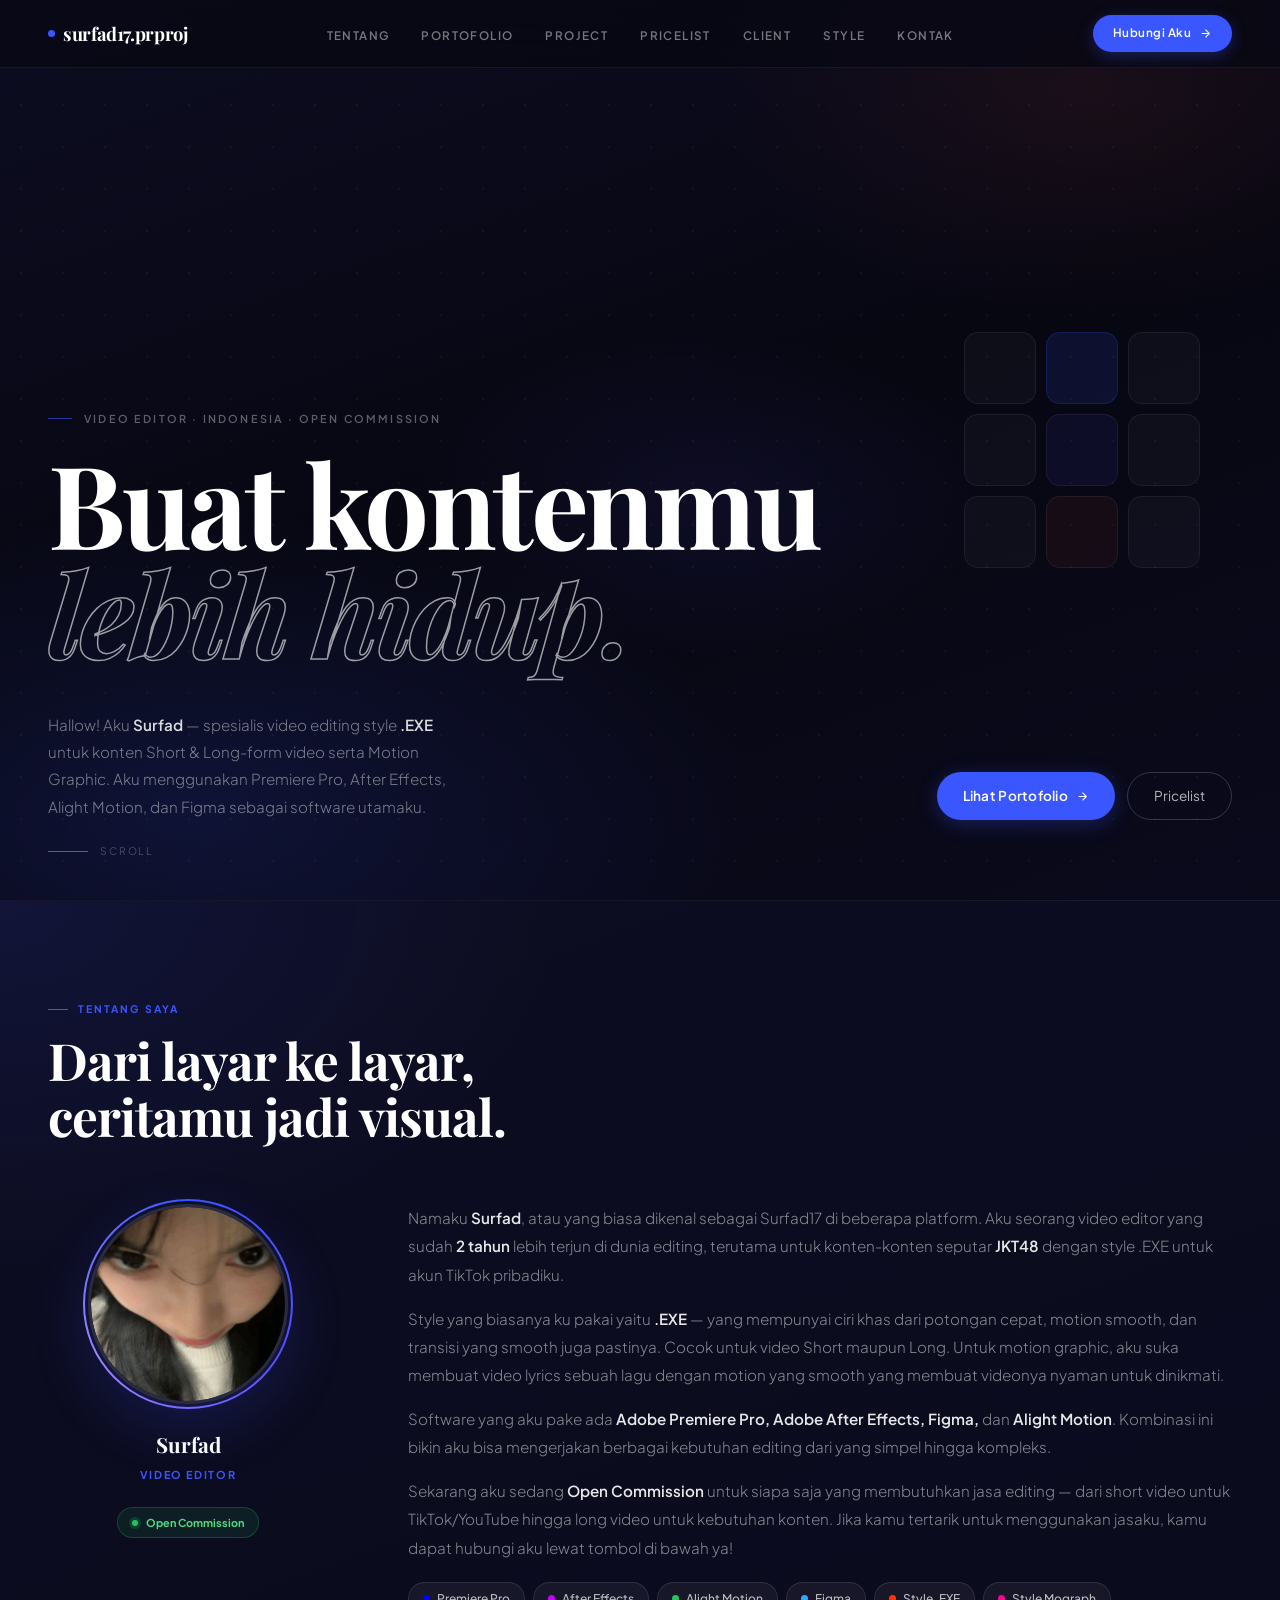
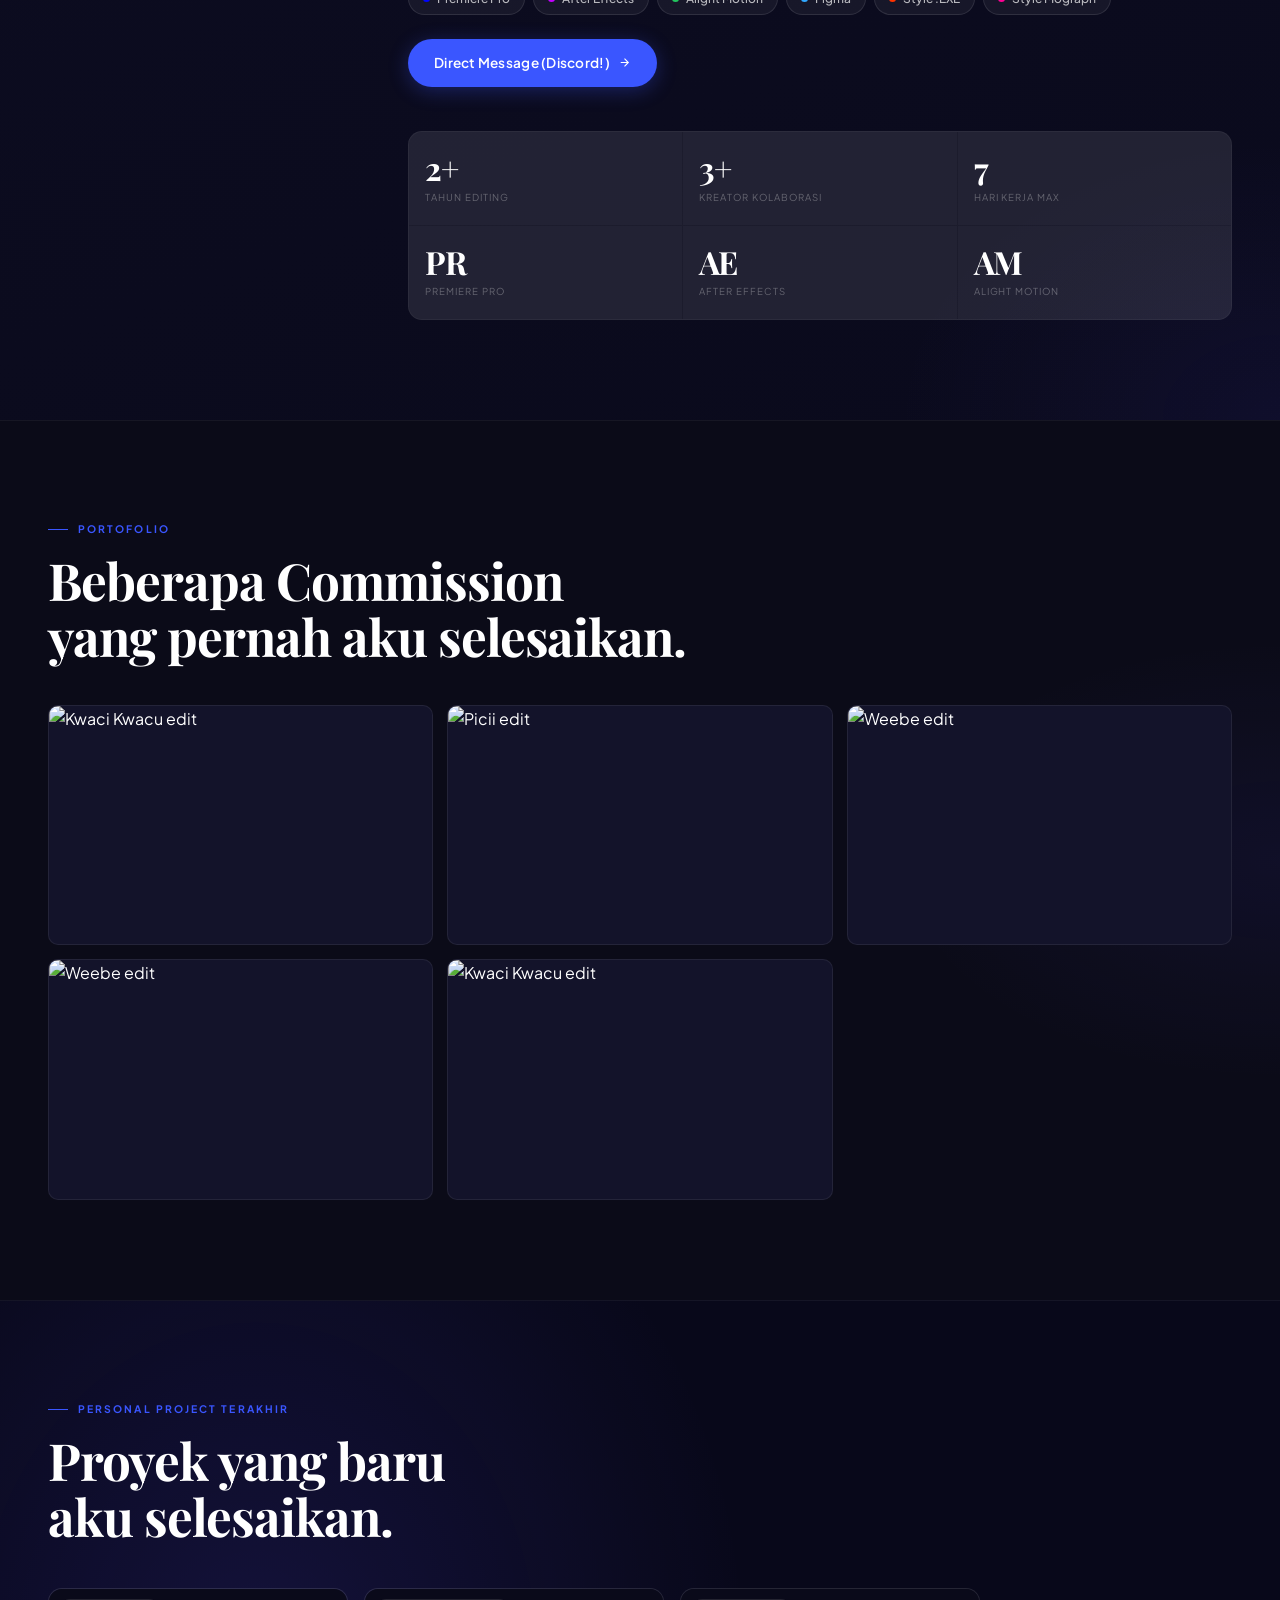
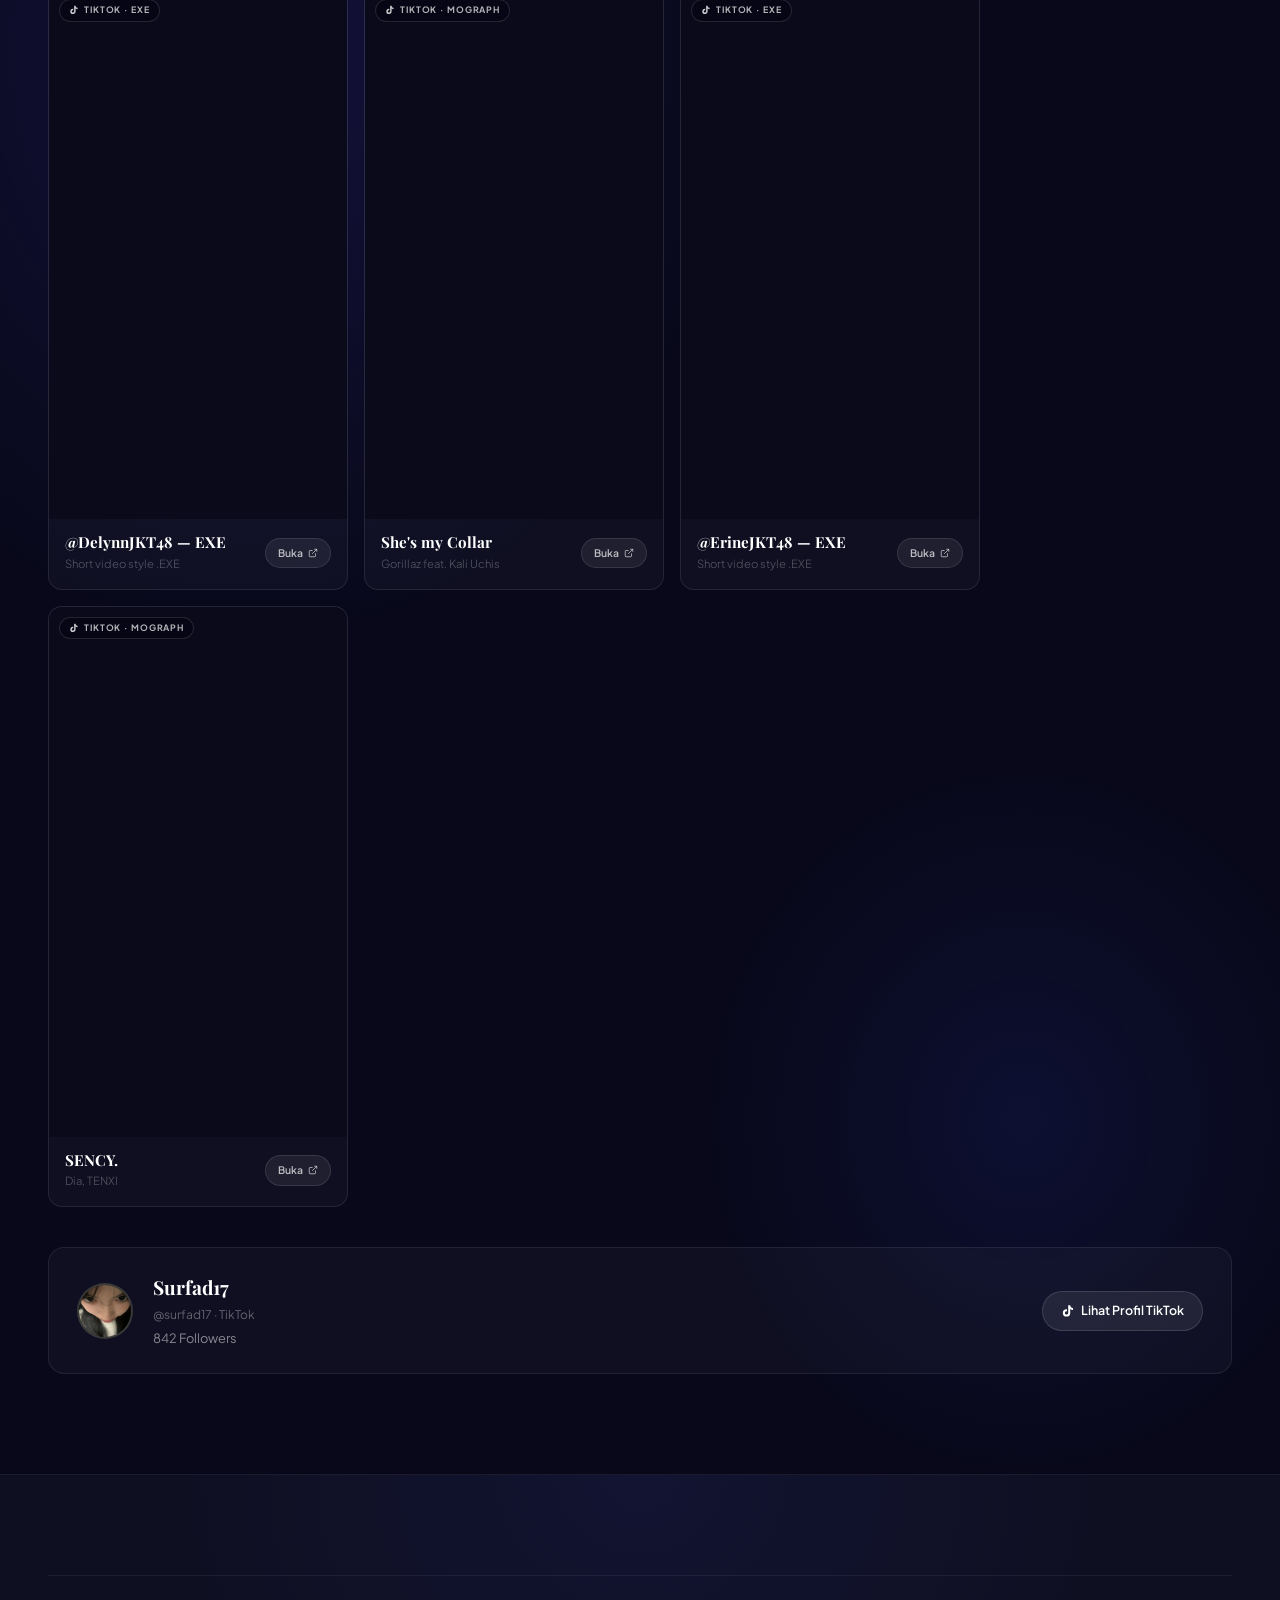
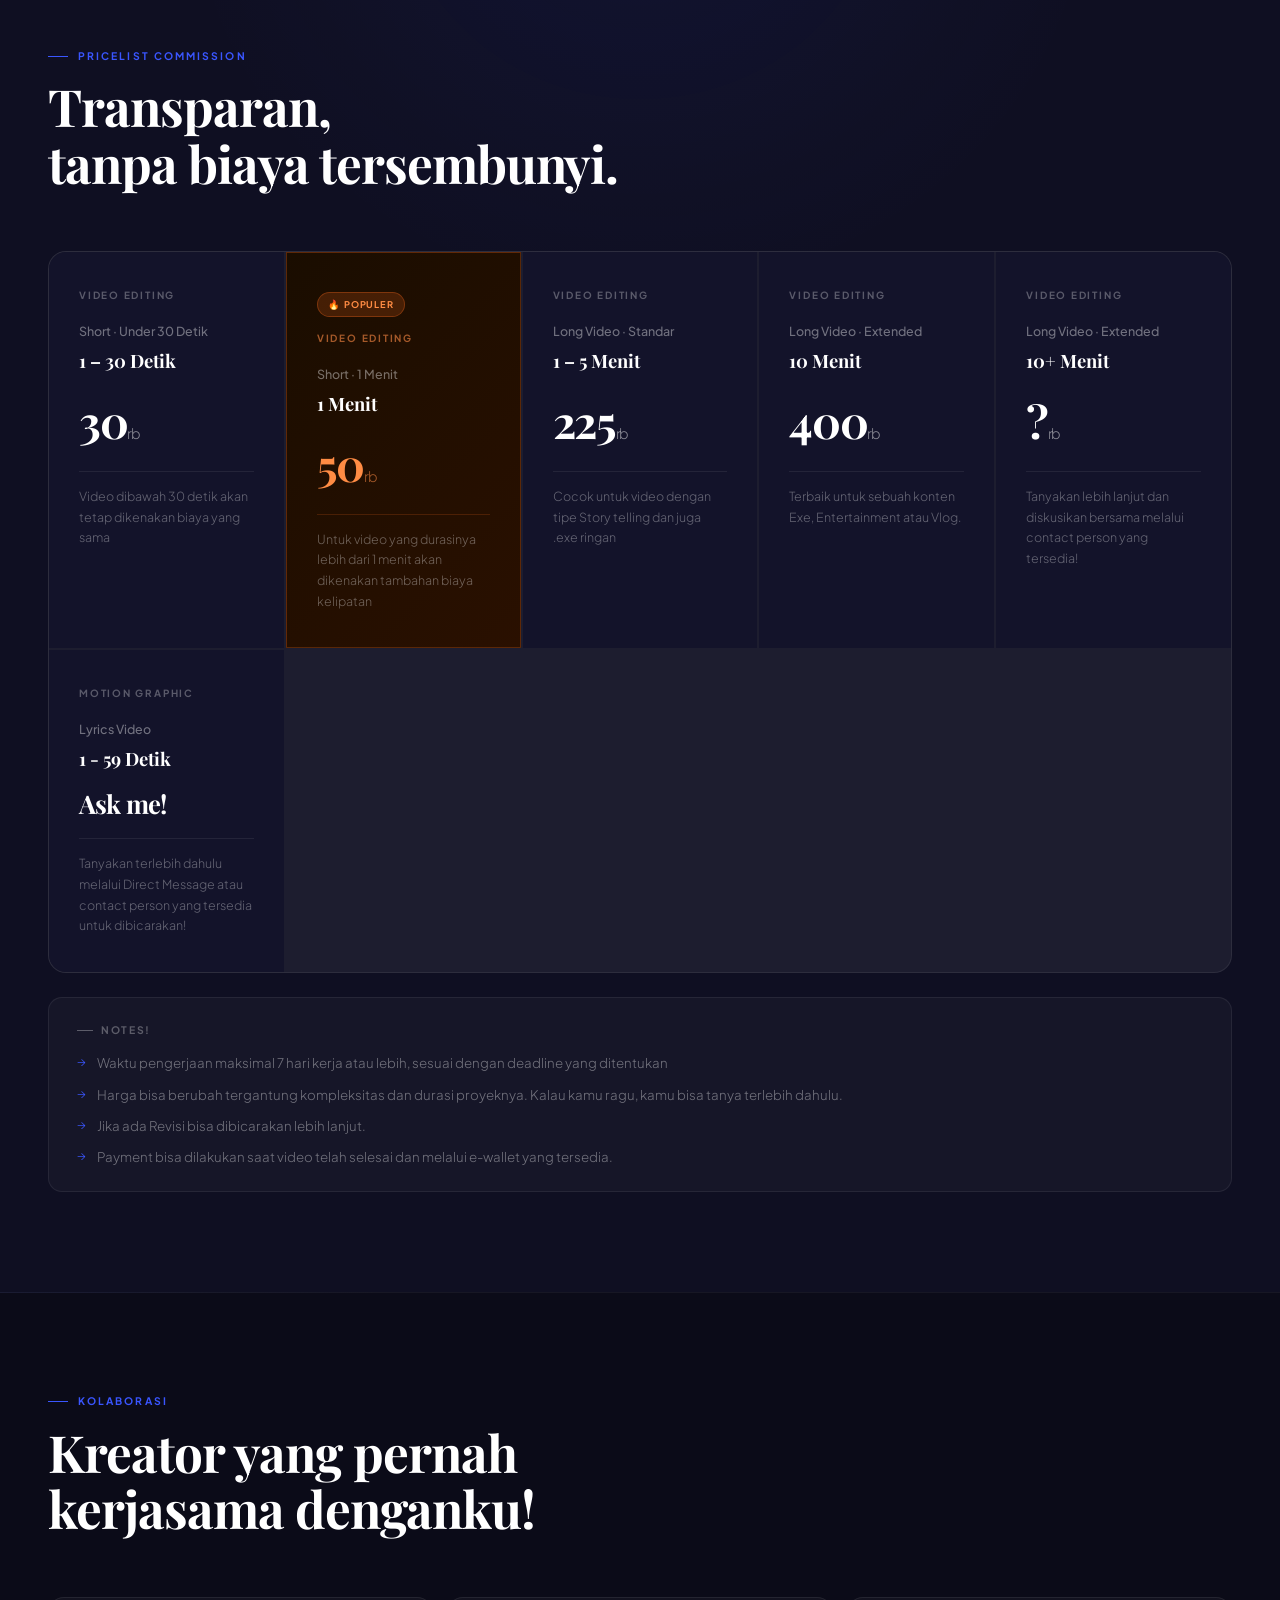
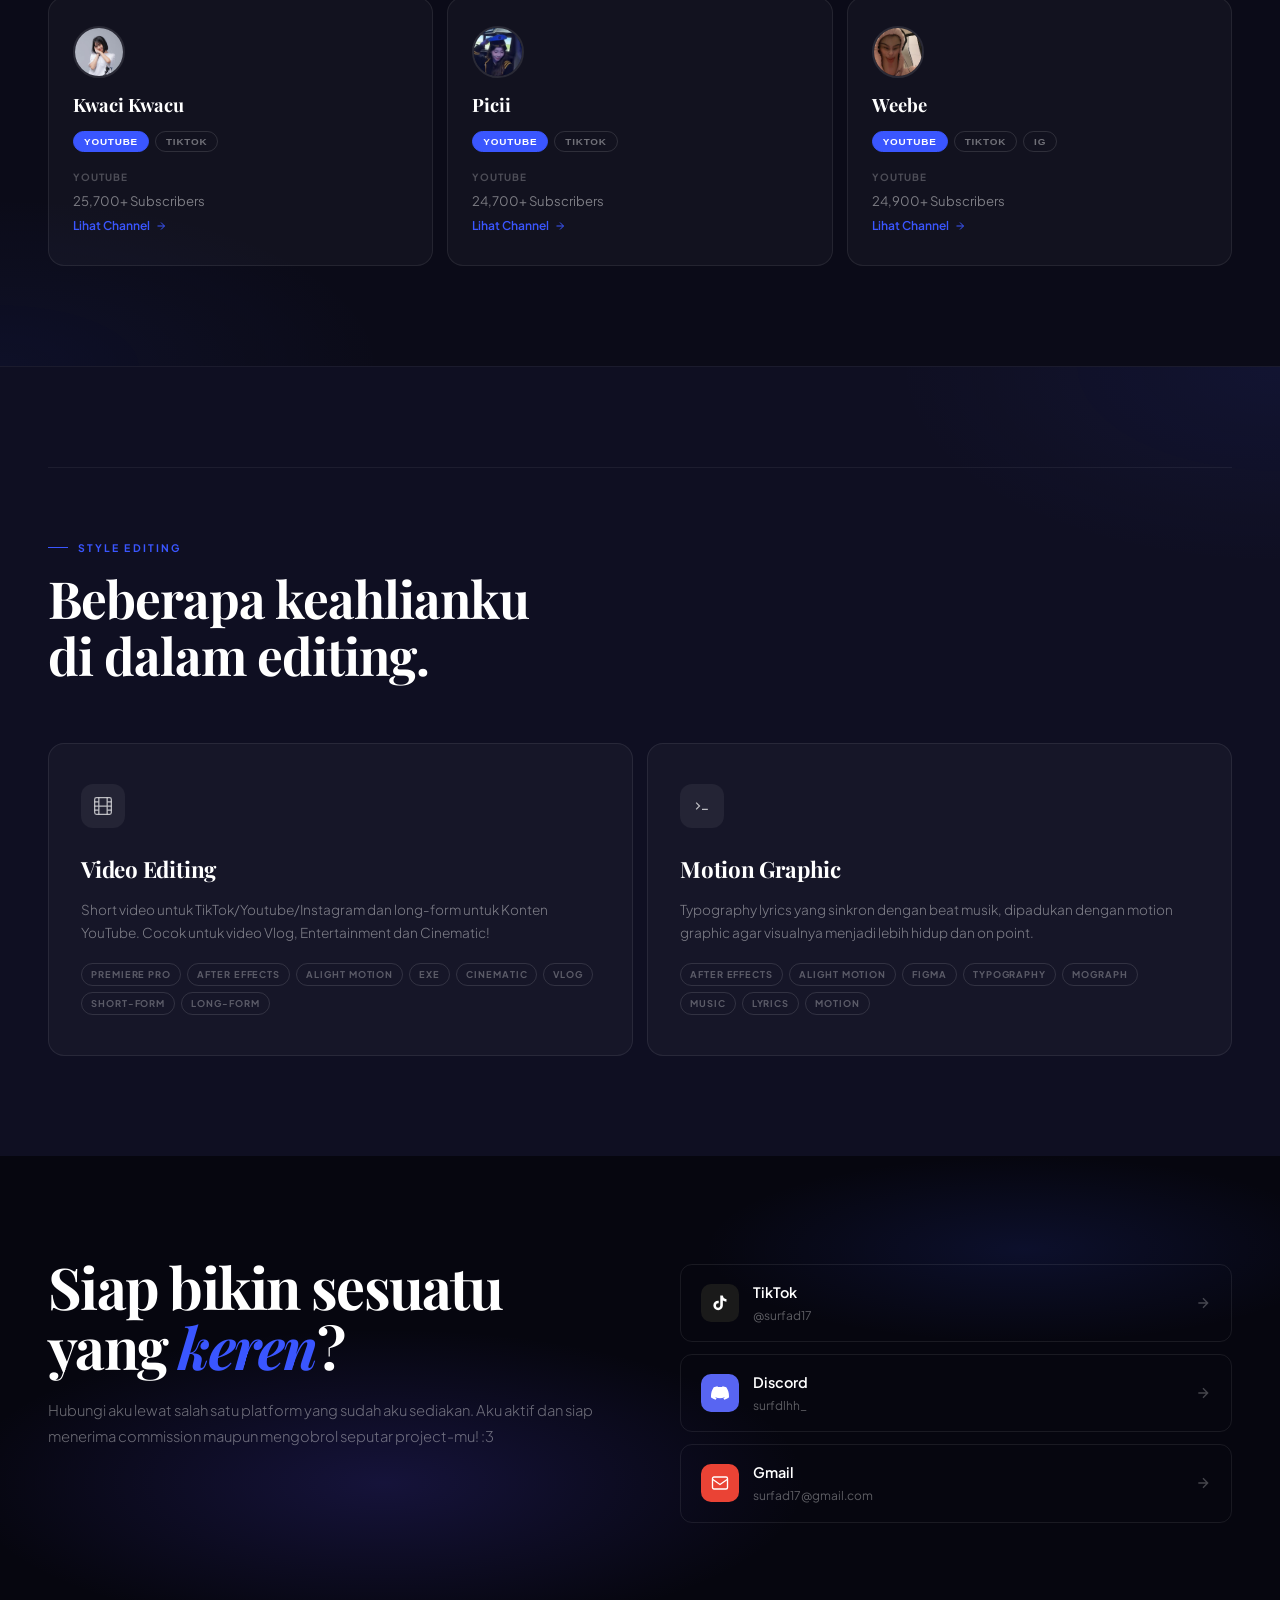
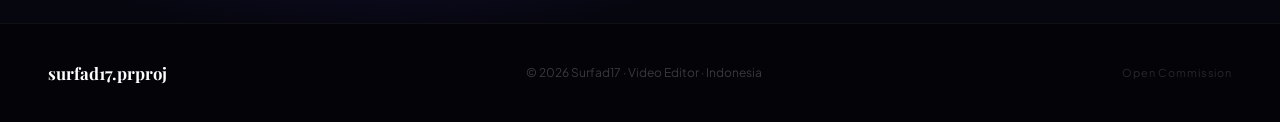
==== index.html @ 5be96fa5 "Update index.html" ====
<!DOCTYPE html>
<html lang="id">
    <head>
    <meta charset="UTF-8" />
    <meta name="viewport" content="width=device-width, initial-scale=1.0" />
    <title>Surfad — Video Editor</title>
    <link rel="icon" type="image/jpeg" href="/assets/img/profile.jpeg" />
    <meta name="description" content="Surfad17 — Video Editor berbasis di Indonesia. Spesialis editing Short & Long-form untuk konten serta Motion Graphic." />
    <link rel="preconnect" href="https://fonts.googleapis.com" />
    <link rel="preconnect" href="https://fonts.gstatic.com" crossorigin />
    <link href="https://fonts.googleapis.com/css2?family=Playfair+Display:ital,wght@0,400;0,700;1,400;1,700&family=Plus+Jakarta+Sans:ital,wght@0,300;0,400;0,500;0,600;1,300&display=swap" rel="stylesheet" />
    <link rel="stylesheet" href="assets/css/style.css" />
</head>

    <body>
        <div class="mobile-overlay" id="mobileOverlay" onclick="closeMobile()"></div>
        <div class="mobile-menu" id="mobileMenu">
            <div class="mobile-nav-links">
                <a href="#about" onclick="closeMobile()">
                Tentang
                <span class="mob-arrow">→</span>
                </a>
                <a href="#works" onclick="closeMobile()">
                Portofolio
                <span class="mob-arrow">→</span>
                </a>
                <a href="#last-projects" onclick="closeMobile()">
                Project
                <span class="mob-arrow">→</span>
                </a>
                <a href="#pricing" onclick="closeMobile()">
                Pricelist
                <span class="mob-arrow">→</span>
                </a>
                <a href="#clients" onclick="closeMobile()">
                Client
                <span class="mob-arrow">→</span>
                </a>
                <a href="#services" onclick="closeMobile()">
                Style
                <span class="mob-arrow">→</span>
                </a>
                <a href="#contact" onclick="closeMobile()">
                Kontak
                <span class="mob-arrow">→</span>
                </a>
            </div>
            <div class="mobile-cta-wrap">
                <a href="https://discordapp.com/users/562811406827651072" class="mobile-cta">
                <svg width="14" height="14" viewBox="0 0 24 24" fill="none" stroke="currentColor" stroke-width="2"><rect x="2" y="4" width="20" height="16" rx="2"/><path d="M2 7l10 7 10-7"/></svg>
                Hubungi Aku
                </a>
                <div class="mobile-social-row">
                    <a href="https://www.tiktok.com/@surfad17" target="_blank" class="mobile-social-btn" title="TikTok">
                        <svg width="16" height="16" viewBox="0 0 24 24" fill="white"><path d="M19.59 6.69a4.83 4.83 0 01-3.77-4.25V2h-3.45v13.67a2.89 2.89 0 01-2.88 2.5 2.89 2.89 0 01-2.89-2.89 2.89 2.89 0 012.89-2.89c.28 0 .54.04.79.1V9.01a6.27 6.27 0 00-.79-.05 6.34 6.34 0 00-6.34 6.34 6.34 6.34 0 006.34 6.34 6.34 6.34 0 006.33-6.34V8.69a8.18 8.18 0 004.78 1.52V6.78a4.85 4.85 0 01-1.01-.09z"/></svg>
                    </a>
                    <a href="https://discordapp.com/users/562811406827651072" target="_blank" class="mobile-social-btn" title="Discord">
                        <svg width="16" height="16" viewBox="0 0 24 24" fill="white"><path d="M20.317 4.37a19.791 19.791 0 00-4.885-1.515.074.074 0 00-.079.037c-.21.375-.444.864-.608 1.25a18.27 18.27 0 00-5.487 0 12.64 12.64 0 00-.617-1.25.077.077 0 00-.079-.037A19.736 19.736 0 003.677 4.37a.07.07 0 00-.032.027C.533 9.046-.32 13.58.099 18.057a.082.082 0 00.031.057 19.9 19.9 0 005.993 3.03.078.078 0 00.084-.028 14.09 14.09 0 001.226-1.994.076.076 0 00-.041-.106 13.107 13.107 0 01-1.872-.892.077.077 0 01-.008-.128 10.2 10.2 0 00.372-.292.074.074 0 01.077-.01c3.928 1.793 8.18 1.793 12.062 0a.074.074 0 01.078.01c.12.098.246.198.373.292a.077.077 0 01-.006.127 12.299 12.299 0 01-1.873.892.077.077 0 00-.041.107c.36.698.772 1.362 1.225 1.993a.076.076 0 00.084.028 19.839 19.839 0 006.002-3.03.077.077 0 00.032-.054c.5-5.177-.838-9.674-3.549-13.66a.061.061 0 00-.031-.03z"/></svg>
                    </a>
                    <a href="https://mail.google.com/mail/?view=cm&to=surfad17@gmail.com" class="mobile-social-btn" title="Email">
                        <svg width="16" height="16" viewBox="0 0 24 24" fill="none" stroke="white" stroke-width="1.8"><rect x="2" y="4" width="20" height="16" rx="2"/><path d="M2 7l10 7 10-7"/></svg>
                    </a>
                </div>
            </div>
        </div>
    
        <nav id="mainNav">
            <a href="#hero" class="nav-logo">
                <span class="nav-logo-dot"></span>
                surfad17.prproj
            </a>
            <ul class="nav-links">
                <li><a href="#about">Tentang</a></li>
                <li><a href="#works">Portofolio</a></li>
                <li><a href="#last-projects">Project</a></li>
                <li><a href="#pricing">Pricelist</a></li>
                <li><a href="#clients">Client</a></li>
                <li><a href="#services">Style</a></li>
                <li><a href="#contact">Kontak</a></li>
            </ul>
            <a href="https://discordapp.com/users/562811406827651072" target="_blank" class="nav-cta">
                Hubungi Aku
                <svg width="13" height="13" viewBox="0 0 24 24" fill="none" stroke="currentColor" stroke-width="2"><path d="M5 12h14M12 5l7 7-7 7"/></svg>
            </a>
            <div class="nav-burger" id="navBurger" onclick="toggleMobile()">
                <span></span><span></span><span></span>
            </div>
        </nav>
    
        <section id="hero">
            <div class="hero-deco" aria-hidden="true">
                <div class="hero-deco-cell"></div><div class="hero-deco-cell"></div><div class="hero-deco-cell"></div>
                <div class="hero-deco-cell"></div><div class="hero-deco-cell"></div><div class="hero-deco-cell"></div>
                <div class="hero-deco-cell"></div><div class="hero-deco-cell"></div><div class="hero-deco-cell"></div>
            </div>
            <div class="hero-content">
                <p class="hero-label">Video Editor · Indonesia · Open Commission</p>
                <h1 class="hero-title">Buat kontenmu<br><em>lebih hidup.</em></h1>
                <div class="hero-sub">
                <p class="hero-desc">
                    Hallow! Aku <strong>Surfad</strong> — spesialis video editing style <strong>.EXE</strong> untuk konten Short & Long-form video serta Motion Graphic. Aku menggunakan Premiere Pro, After Effects, Alight Motion, dan Figma sebagai software utamaku.
                </p>
                <div class="hero-actions">
                    <a href="#works" class="btn-primary">
                    Lihat Portofolio
                    <svg width="13" height="13" viewBox="0 0 24 24" fill="none" stroke="currentColor" stroke-width="2"><path d="M5 12h14M12 5l7 7-7 7"/></svg>
                    </a>
                    <a href="#pricing" class="btn-outline">Pricelist</a>
                </div>
                </div>
            </div>
            <div class="hero-scroll">
                <div class="scroll-line"></div>
                Scroll
            </div>
        </section>
    
        <section id="about">
            <p class="section-label reveal">Tentang Saya</p>
            <h2 class="section-title reveal reveal-delay-1">Dari layar ke layar,<br>ceritamu jadi visual.</h2>
    
            <div class="about-grid">
                <div class="about-left reveal reveal-delay-2">
                <div class="about-photo-ring">
                    <div class="about-photo-wrap">
                    <img src="/assets/img/profile.jpeg" alt="Surfad" />
                    </div>
                </div>
                <div class="about-name-badge">
                    <h3>Surfad</h3>
                    <p>Video Editor</p>
                </div>
                <div class="about-status-pill">Open Commission</div>
                </div>
    
                <div class="about-content">
                <div class="about-text reveal reveal-delay-3">
                    <p>Namaku <strong>Surfad</strong>, atau yang biasa dikenal sebagai Surfad17 di beberapa platform. Aku seorang video editor yang sudah <strong>2 tahun</strong> lebih terjun di dunia editing, terutama untuk konten-konten seputar <strong>JKT48</strong> dengan style .EXE untuk akun TikTok pribadiku.</p>
                    <p>Style yang biasanya ku pakai yaitu <strong>.EXE</strong> — yang mempunyai ciri khas dari potongan cepat, motion smooth, dan transisi yang smooth juga pastinya. Cocok untuk video Short maupun Long. Untuk motion graphic, aku suka membuat video lyrics sebuah lagu dengan motion yang smooth yang membuat videonya nyaman untuk dinikmati.</p>
                    <p>Software yang aku pake ada <strong>Adobe Premiere Pro, Adobe After Effects, Figma,</strong> dan <strong>Alight Motion</strong>. Kombinasi ini bikin aku bisa mengerjakan berbagai kebutuhan editing dari yang simpel hingga kompleks.</p>
                    <p>Sekarang aku sedang <strong>Open Commission</strong> untuk siapa saja yang membutuhkan jasa editing — dari short video untuk TikTok/YouTube hingga long video untuk kebutuhan konten. Jika kamu tertarik untuk menggunakan jasaku, kamu dapat hubungi aku lewat tombol di bawah ya!</p>
    
                    <div class="about-skills">
                    <span class="skill-chip"><span class="skill-chip-dot" style="background:#0004ff;"></span>Premiere Pro</span>
                    <span class="skill-chip"><span class="skill-chip-dot" style="background:#c300ff;"></span>After Effects</span>
                    <span class="skill-chip"><span class="skill-chip-dot" style="background:#22c55e;"></span>Alight Motion</span>
                    <span class="skill-chip"><span class="skill-chip-dot" style="background:#31a8ff;"></span>Figma</span>
                    <span class="skill-chip"><span class="skill-chip-dot" style="background:#ff3300;"></span>Style .EXE</span>
                    <span class="skill-chip"><span class="skill-chip-dot" style="background:#ff0095;"></span>Style Mograph</span>
                    </div>
    
                    <div style="margin-top: 24px;">
                    <a href="https://discordapp.com/users/562811406827651072" target="_blank" class="btn-primary" style="display:inline-flex;">
                        Direct Message (Discord!)
                        <svg width="13" height="13" viewBox="0 0 24 24" fill="none" stroke="currentColor" stroke-width="2"><path d="M5 12h14M12 5l7 7-7 7"/></svg>
                    </a>
                    </div>
                </div>
    
                <div class="about-stats-strip reveal reveal-delay-4">
                    <div class="stat-box"><div class="stat-num">2+</div><div class="stat-label">Tahun Editing</div></div>
                    <div class="stat-box"><div class="stat-num">3+</div><div class="stat-label">Kreator Kolaborasi</div></div>
                    <div class="stat-box"><div class="stat-num">7</div><div class="stat-label">Hari Kerja Max</div></div>
                    <div class="stat-box"><div class="stat-num">PR</div><div class="stat-label">Premiere Pro</div></div>
                    <div class="stat-box"><div class="stat-num">AE</div><div class="stat-label">After Effects</div></div>
                    <div class="stat-box"><div class="stat-num">AM</div><div class="stat-label">Alight Motion</div></div>
                </div>
                </div>
            </div>
        </section>
    
        <section id="works">
            <div class="works-header">
                <div>
                <p class="section-label reveal">Portofolio</p>
                <h2 class="section-title reveal reveal-delay-1">Beberapa Commission<br>yang pernah aku selesaikan.</h2>
                </div>
            </div>
    
            <div class="works-grid">
                <div class="work-item reveal" data-cat="video"
                onclick="openModal('https://www.youtube.com/embed/FNyFnpuCdE4?autoplay=1', 'Kwaci Kwacu', 'Exe · Short Video')">
                <img class="work-thumb" src="https://i.ytimg.com/vi_webp/FNyFnpuCdE4/maxresdefault.webp" alt="Kwaci Kwacu edit" loading="lazy" />
                <div class="work-overlay">
                    <p class="work-title">Kwaci Kwacu</p>
                    <p class="work-tag">Exe · Short Video</p>
                </div>
                <div class="work-play">
                    <svg width="18" height="18" viewBox="0 0 24 24" fill="#06060e"><polygon points="5,3 19,12 5,21"/></svg>
                </div>
                </div>
    
                <div class="work-item reveal reveal-delay-1" data-cat="video"
                onclick="openModal('https://www.youtube.com/embed/PqQ53ZQCTYY?autoplay=1', 'Picii', 'Exe · Short Video')">
                <img class="work-thumb" src="https://i.ytimg.com/vi_webp/PqQ53ZQCTYY/maxresdefault.webp" alt="Picii edit" loading="lazy" />
                <div class="work-overlay">
                    <p class="work-title">Picii</p>
                    <p class="work-tag">Exe · Short Video</p>
                </div>
                <div class="work-play">
                    <svg width="18" height="18" viewBox="0 0 24 24" fill="#06060e"><polygon points="5,3 19,12 5,21"/></svg>
                </div>
                </div>
    
                <div class="work-item reveal reveal-delay-2" data-cat="video"
                onclick="openModal('https://www.youtube.com/embed/c_3MzC8s8vs?autoplay=1', 'Weebe', 'Exe · Short Video')">
                <img class="work-thumb" src="https://i.ytimg.com/vi_webp/c_3MzC8s8vs/maxresdefault.webp" alt="Weebe edit" loading="lazy" />
                <div class="work-overlay">
                    <p class="work-title">Weebe</p>
                    <p class="work-tag">Exe · Short Video</p>
                </div>
                <div class="work-play">
                    <svg width="18" height="18" viewBox="0 0 24 24" fill="#06060e"><polygon points="5,3 19,12 5,21"/></svg>
                </div>
                </div>
    
                <div class="work-item reveal reveal-delay-2" data-cat="video"
                    onclick="openModal('https://www.youtube.com/embed/88ykc4h3K7k?autoplay=1', 'Weebe', 'Exe · Short Video')">
                    <img class="work-thumb" src="https://i.ytimg.com/vi_webp/88ykc4h3K7k/maxresdefault.webp" alt="Weebe edit" loading="lazy" />
                    <div class="work-overlay">
                        <p class="work-title">Weebe</p>
                        <p class="work-tag">Exe · Short Video</p>
                    </div>
                    <div class="work-play">
                        <svg width="18" height="18" viewBox="0 0 24 24" fill="#06060e"><polygon points="5,3 19,12 5,21"/></svg>
                    </div>
                </div>
    
                <div class="work-item reveal reveal-delay-3" data-cat="video"
                    onclick="openModal('https://www.youtube.com/embed/wMOJXKevXWk?autoplay=1', 'Kwaci Kwacu', 'Exe · Short Video')">
                    <img class="work-thumb" src="https://i.ytimg.com/vi_webp/wMOJXKevXWk/maxresdefault.webp" alt="Kwaci Kwacu edit" loading="lazy" />
                    <div class="work-overlay">
                        <p class="work-title">Kwaci Kwacu</p>
                        <p class="work-tag">Exe · Short Video</p>
                    </div>
                    <div class="work-play">
                        <svg width="18" height="18" viewBox="0 0 24 24" fill="#06060e"><polygon points="5,3 19,12 5,21"/></svg>
                    </div>
                </div>
    
                <!-- <div class="work-item reveal reveal-delay-3" data-cat="video"
                    onclick="openModal('https://drive.google.com/file/d/GDRIVE_FILE_ID_1/preview', 'Judul Video', 'Exe · Short Video')">
                    <img class="work-thumb" src="https://drive.google.com/thumbnail?id=GDRIVE_FILE_ID_1&sz=w640" alt="Judul Video" loading="lazy"
                        onerror="this.onerror=null; this.src=''; this.parentElement.classList.add('thumb-error');" />
                    <div class="work-overlay">
                        <p class="work-title">Judul Video</p>
                        <p class="work-tag">Exe · Short Video</p>
                    </div>
                    <div class="work-gdrive-badge">
                        <svg width="10" height="10" viewBox="0 0 87.3 78" fill="white" xmlns="http://www.w3.org/2000/svg"><path d="M6.6 66.85l3.85 6.65c.8 1.4 1.95 2.5 3.3 3.3L27.5 52H0c0 1.55.4 3.1 1.2 4.5l5.4 10.35z" fill="rgba(255,255,255,0.7)"/><path d="M43.65 25L29.9 1.15C28.55.4 27.05 0 25.5 0c-1.55 0-3.05.4-4.4 1.15L7.35 25h36.3z" fill="rgba(255,255,255,0.7)"/><path d="M73.55 76.8c1.35-.8 2.5-1.9 3.3-3.3l1.6-2.75 7.65-13.25c.8-1.4 1.2-2.95 1.2-4.5H60.1l5.55 10.85 7.9 12.95z" fill="rgba(255,255,255,0.7)"/><path d="M43.65 25L57.4 1.15C56.05.4 54.55 0 53 0H34.3c-1.55 0-3.05.4-4.4 1.15L43.65 25z" fill="rgba(255,255,255,0.9)"/><path d="M60.1 52H27.5L13.75 76.8c1.35.75 2.85 1.2 4.4 1.2h50.6c1.55 0 3.05-.45 4.4-1.2L60.1 52z" fill="rgba(255,255,255,0.9)"/><path d="M73.4 26l-13.75-23.85c-1.35-.75-2.85-1.15-4.4-1.15H34.3c-1.55 0-3.05.4-4.4 1.15L43.65 25h16.45l13.3 23.05c.8-1.4 1.2-2.95 1.2-4.5V27.5c0-.55-.1-1.05-.2-1.5z" fill="rgba(255,255,255,0.8)"/></svg>
                        Drive
                    </div>
                    <div class="work-play">
                        <svg width="18" height="18" viewBox="0 0 24 24" fill="#06060e"><polygon points="5,3 19,12 5,21"/></svg>
                    </div>
                </div> -->
            </div>
        </section>
    
        <section id="last-projects">
            <div class="last-projects-header">
                <p class="section-label reveal">Personal Project Terakhir</p>
                <h2 class="section-title reveal reveal-delay-1">Proyek yang baru<br>aku selesaikan.</h2>
            </div>
    
            <div class="personal-projects-grid">
                <div class="tiktok-custom-card reveal reveal-delay-1">
                    <div class="tiktok-custom-thumb gdrive-embed">
                        <iframe
                            src="https://drive.google.com/file/d/1VLbEeO2XXF8qqm-_vSiHpd8ztaEX5sEi/preview"
                            allow="autoplay"
                            allow="fullscreen"
                            loading="lazy">
                        </iframe>
                        <div class="tiktok-custom-badge">
                            <svg width="10" height="10" viewBox="0 0 24 24" fill="white"><path d="M19.59 6.69a4.83 4.83 0 01-3.77-4.25V2h-3.45v13.67a2.89 2.89 0 01-2.88 2.5 2.89 2.89 0 01-2.89-2.89 2.89 2.89 0 012.89-2.89c.28 0 .54.04.79.1V9.01a6.27 6.27 0 00-.79-.05 6.34 6.34 0 00-6.34 6.34 6.34 6.34 0 006.34 6.34 6.34 6.34 0 006.33-6.34V8.69a8.18 8.18 0 004.78 1.52V6.78a4.85 4.85 0 01-1.01-.09z"/></svg>
                            TikTok · EXE
                        </div>
                    </div>
                    <div class="tiktok-custom-info">
                        <div class="tiktok-custom-meta">
                            <p class="tiktok-custom-title">@DelynnJKT48 — EXE</p>
                            <p class="tiktok-custom-sub">Short video style .EXE</p>
                        </div>
                        <a href="https://www.tiktok.com/@surfad17/video/7637369267729534215" target="_blank" rel="noopener noreferrer" class="tiktok-open-btn">
                        Buka
                        <svg width="10" height="10" viewBox="0 0 24 24" fill="none" stroke="currentColor" stroke-width="2"><path d="M18 13v6a2 2 0 01-2 2H5a2 2 0 01-2-2V8a2 2 0 012-2h6M15 3h6v6M10 14L21 3"/></svg>
                        </a>
                    </div>
                </div>
    
                <div class="tiktok-custom-card reveal reveal-delay-2">
                    <div class="tiktok-custom-thumb gdrive-embed">
                        <iframe
                            src="https://drive.google.com/file/d/1vUhSVTSHQB0niWgRkiw5bI-d6S5ojwg3/preview"
                            allow="autoplay"
                            allowfullscreen
                            loading="lazy">
                        </iframe>
                        <div class="tiktok-custom-badge">
                            <svg width="10" height="10" viewBox="0 0 24 24" fill="white"><path d="M19.59 6.69a4.83 4.83 0 01-3.77-4.25V2h-3.45v13.67a2.89 2.89 0 01-2.88 2.5 2.89 2.89 0 01-2.89-2.89 2.89 2.89 0 012.89-2.89c.28 0 .54.04.79.1V9.01a6.27 6.27 0 00-.79-.05 6.34 6.34 0 00-6.34 6.34 6.34 6.34 0 006.34 6.34 6.34 6.34 0 006.33-6.34V8.69a8.18 8.18 0 004.78 1.52V6.78a4.85 4.85 0 01-1.01-.09z"/></svg>
                            TikTok · MOGRAPH
                        </div>
                    </div>
                    <div class="tiktok-custom-info">
                        <div class="tiktok-custom-meta">
                            <p class="tiktok-custom-title">She's my Collar</p>
                            <p class="tiktok-custom-sub">Gorillaz feat. Kali Uchis</p>
                        </div>
                        <a href="https://www.tiktok.com/@surfad17/video/7614827862713060615" target="_blank" rel="noopener noreferrer" class="tiktok-open-btn">
                        Buka
                        <svg width="10" height="10" viewBox="0 0 24 24" fill="none" stroke="currentColor" stroke-width="2"><path d="M18 13v6a2 2 0 01-2 2H5a2 2 0 01-2-2V8a2 2 0 012-2h6M15 3h6v6M10 14L21 3"/></svg>
                        </a>
                    </div>
                </div>
    
                <div class="tiktok-custom-card reveal reveal-delay-3">
                    <div class="tiktok-custom-thumb gdrive-embed">
                        <iframe
                            src="https://drive.google.com/file/d/1CdVuAfhqjEptkEF9IfAKFNkser1owBO5/preview"
                            allow="autoplay"
                            allow="fullscreen"
                            loading="lazy">
                        </iframe>
                        <div class="tiktok-custom-badge">
                            <svg width="10" height="10" viewBox="0 0 24 24" fill="white"><path d="M19.59 6.69a4.83 4.83 0 01-3.77-4.25V2h-3.45v13.67a2.89 2.89 0 01-2.88 2.5 2.89 2.89 0 01-2.89-2.89 2.89 2.89 0 012.89-2.89c.28 0 .54.04.79.1V9.01a6.27 6.27 0 00-.79-.05 6.34 6.34 0 00-6.34 6.34 6.34 6.34 0 006.34 6.34 6.34 6.34 0 006.33-6.34V8.69a8.18 8.18 0 004.78 1.52V6.78a4.85 4.85 0 01-1.01-.09z"/></svg>
                            TikTok · EXE
                        </div>
                    </div>
                    <div class="tiktok-custom-info">
                        <div class="tiktok-custom-meta">
                            <p class="tiktok-custom-title">@ErineJKT48 — EXE</p>
                            <p class="tiktok-custom-sub">Short video style .EXE</p>
                        </div>
                        <a href="https://www.tiktok.com/@surfad17/video/7606723525503749396" target="_blank" rel="noopener noreferrer" class="tiktok-open-btn">
                        Buka
                        <svg width="10" height="10" viewBox="0 0 24 24" fill="none" stroke="currentColor" stroke-width="2"><path d="M18 13v6a2 2 0 01-2 2H5a2 2 0 01-2-2V8a2 2 0 012-2h6M15 3h6v6M10 14L21 3"/></svg>
                        </a>
                    </div>
                </div>
    
                <div class="tiktok-custom-card reveal reveal-delay-4">
                    <div class="tiktok-custom-thumb gdrive-embed">
                        <iframe
                            src="https://drive.google.com/file/d/1GjPGfYFGw8EQqFZSGd5EMtHB7kmB2j2R/preview"
                            allow="autoplay"
                            allowfullscreen
                            loading="lazy">
                        </iframe>
                        <div class="tiktok-custom-badge">
                            <svg width="10" height="10" viewBox="0 0 24 24" fill="white"><path d="M19.59 6.69a4.83 4.83 0 01-3.77-4.25V2h-3.45v13.67a2.89 2.89 0 01-2.88 2.5 2.89 2.89 0 01-2.89-2.89 2.89 2.89 0 012.89-2.89c.28 0 .54.04.79.1V9.01a6.27 6.27 0 00-.79-.05 6.34 6.34 0 00-6.34 6.34 6.34 6.34 0 006.34 6.34 6.34 6.34 0 006.33-6.34V8.69a8.18 8.18 0 004.78 1.52V6.78a4.85 4.85 0 01-1.01-.09z"/></svg>
                            TikTok · MOGRAPH
                        </div>
                    </div>
                    <div class="tiktok-custom-info">
                        <div class="tiktok-custom-meta">
                            <p class="tiktok-custom-title">SENCY.</p>
                            <p class="tiktok-custom-sub">Dia, TENXI</p>
                        </div>
                        <a href="https://www.tiktok.com/@surfad17/video/7602638161025502481" target="_blank" rel="noopener noreferrer" class="tiktok-open-btn">
                        Buka
                        <svg width="10" height="10" viewBox="0 0 24 24" fill="none" stroke="currentColor" stroke-width="2"><path d="M18 13v6a2 2 0 01-2 2H5a2 2 0 01-2-2V8a2 2 0 012-2h6M15 3h6v6M10 14L21 3"/></svg>
                        </a>
                    </div>
                </div>
    
                <!-- ── buat video YouTube nanti:
                <div class="tiktok-custom-card reveal reveal-delay-3">
                <div class="tiktok-custom-thumb gdrive-embed landscape">
                    <iframe src="https://drive.google.com/file/d/GDRIVE_FILE_ID_YT/preview" allow="autoplay" allowfullscreen loading="lazy"></iframe>
                    <div class="tiktok-custom-badge">
                    <svg width="10" height="10" viewBox="0 0 24 24" fill="white"><path d="...youtube icon..."/></svg>
                    YouTube
                    </div>
                </div>
                <div class="tiktok-custom-info">
                    <div class="tiktok-custom-meta">
                    <p class="tiktok-custom-title">Judul Video YouTube</p>
                    <p class="tiktok-custom-sub">Deskripsi singkat</p>
                    </div>
                    <a href="https://www.youtube.com/watch?v=VIDEO_ID" target="_blank" rel="noopener noreferrer" class="tiktok-open-btn">
                    Buka
                    <svg.../>
                    </a>
                </div>
                </div>
                -->
            </div>
    
            <div class="tiktok-profile-card reveal">
                <img class="tiktok-profile-avatar" src="/assets/img/profile.jpeg" alt="Surfad17" />
                <div class="tiktok-profile-info">
                <p class="tiktok-profile-name">Surfad17</p>
                <p class="tiktok-profile-handle">@surfad17 · TikTok</p>
                <p class="tiktok-profile-stat">842 Followers</p>
                </div>
                <a href="https://www.tiktok.com/@surfad17" target="_blank" class="tiktok-profile-link">
                <svg width="14" height="14" viewBox="0 0 24 24" fill="white"><path d="M19.59 6.69a4.83 4.83 0 01-3.77-4.25V2h-3.45v13.67a2.89 2.89 0 01-2.88 2.5 2.89 2.89 0 01-2.89-2.89 2.89 2.89 0 012.89-2.89c.28 0 .54.04.79.1V9.01a6.27 6.27 0 00-.79-.05 6.34 6.34 0 00-6.34 6.34 6.34 6.34 0 006.34 6.34 6.34 6.34 0 006.33-6.34V8.69a8.18 8.18 0 004.78 1.52V6.78a4.85 4.85 0 01-1.01-.09z"/></svg>
                Lihat Profil TikTok
                </a>
            </div>
        </section>
    
    
        <section id="pricing">
            <div class="section-divider"></div>
            <p class="section-label reveal">Pricelist Commission</p>
            <h2 class="section-title reveal reveal-delay-1">Transparan,<br>tanpa biaya tersembunyi.</h2>
    
            <div class="pricing-grid">
    
                <div class="pricing-card reveal reveal-delay-1">
                <p class="pricing-type">Video Editing</p>
                <p class="pricing-label">Short · Under 30 Detik</p>
                <p class="pricing-duration">1 – 30 Detik</p>
                <p class="pricing-price">30<span>rb</span></p>
                <div class="pricing-divider"></div>
                <p class="pricing-note">Video dibawah 30 detik akan tetap dikenakan biaya yang sama</p>
                </div>
    
                <div class="pricing-card popular reveal reveal-delay-2">
                <div class="pricing-badge">🔥 Populer</div>
                <p class="pricing-type">Video Editing</p>
                <p class="pricing-label">Short · 1 Menit</p>
                <p class="pricing-duration">1 Menit</p>
                <p class="pricing-price">50<span>rb</span></p>
                <div class="pricing-divider"></div>
                <p class="pricing-note">Untuk video yang durasinya lebih dari 1 menit akan dikenakan tambahan biaya kelipatan</p>
                </div>
    
                <div class="pricing-card reveal reveal-delay-3">
                <p class="pricing-type">Video Editing</p>
                <p class="pricing-label">Long Video · Standar</p>
                <p class="pricing-duration">1 – 5 Menit</p>
                <p class="pricing-price">225<span>rb</span></p>
                <div class="pricing-divider"></div>
                <p class="pricing-note">Cocok untuk video dengan tipe Story telling dan juga .exe ringan</p>
                </div>
    
                <div class="pricing-card reveal reveal-delay-4">
                <p class="pricing-type">Video Editing</p>
                <p class="pricing-label">Long Video · Extended</p>
                <p class="pricing-duration">10 Menit</p>
                <p class="pricing-price">400<span>rb</span></p>
                <div class="pricing-divider"></div>
                <p class="pricing-note">Terbaik untuk sebuah konten Exe, Entertainment atau Vlog.</p>
                </div>
    
                <div class="pricing-card reveal reveal-delay-4">
                <p class="pricing-type">Video Editing</p>
                <p class="pricing-label">Long Video · Extended</p>
                <p class="pricing-duration">10+ Menit</p>
                <p class="pricing-price">?<span>rb</span></p>
                <div class="pricing-divider"></div>
                <p class="pricing-note">Tanyakan lebih lanjut dan diskusikan bersama melalui contact person yang tersedia!</p>
                </div>
    
                <div class="pricing-card reveal reveal-delay-1">
                <p class="pricing-type">Motion Graphic</p>
                <p class="pricing-label">Lyrics Video</p>
                <p class="pricing-duration">1 - 59 Detik</p>
                <p class="pricing-price" style="font-size:1.6rem;">Ask me!</p>
                <div class="pricing-divider"></div>
                <p class="pricing-note">Tanyakan terlebih dahulu melalui Direct Message atau contact person yang tersedia untuk dibicarakan!</p>
                </div>
            </div>
    
            <div class="pricing-notes-box reveal" style="margin-top:24px;">
                <p class="pricing-notes-title">Notes!</p>
                <ul class="pricing-notes-list">
                <li>Waktu pengerjaan maksimal 7 hari kerja atau lebih, sesuai dengan deadline yang ditentukan</li>
                <li>Harga bisa berubah tergantung kompleksitas dan durasi proyeknya. Kalau kamu ragu, kamu bisa tanya terlebih dahulu.</li>
                <li>Jika ada Revisi bisa dibicarakan lebih lanjut.</li>
                <li>Payment bisa dilakukan saat video telah selesai dan melalui e-wallet yang tersedia.</li>
                </ul>
            </div>
        </section>
    
        <section id="clients">
            <p class="section-label reveal">Kolaborasi</p>
            <h2 class="section-title reveal reveal-delay-1">Kreator yang pernah<br>kerjasama denganku!</h2>
    
            <div class="clients-grid">
                <div class="client-card reveal reveal-delay-1" id="client-kwaci">
                <img class="client-avatar" src="/assets/img/kwaci-profile.jpg" alt="Kwaci Kwacu" />
                <p class="client-name">Kwaci Kwacu</p>
                <div class="platform-switcher">
                    <button class="plat-btn active" data-plat="yt" onclick="switchPlatform('client-kwaci','yt')">YouTube</button>
                    <button class="plat-btn" data-plat="tt" onclick="switchPlatform('client-kwaci','tt')">TikTok</button>
                </div>
                <div class="client-platform-info active" data-plat="yt">
                    <p class="client-platform-label">YouTube</p>
                    <p class="client-stat">25,700+ Subscribers</p>
                    <a href="https://youtube.com/@kwacikwacu?si=w-fQjwBVR96PbjW5" target="_blank" class="client-visit-link">
                    Lihat Channel
                    <svg width="12" height="12" viewBox="0 0 24 24" fill="none" stroke="currentColor" stroke-width="2"><path d="M5 12h14M12 5l7 7-7 7"/></svg>
                    </a>
                </div>
                <div class="client-platform-info" data-plat="tt">
                    <p class="client-platform-label">TikTok</p>
                    <p class="client-stat">297,500+ Followers</p>
                    <a href="https://www.tiktok.com/@inikwaci?is_from_webapp=1&sender_device=pc" target="_blank" class="client-visit-link">
                    Lihat Profil
                    <svg width="12" height="12" viewBox="0 0 24 24" fill="none" stroke="currentColor" stroke-width="2"><path d="M5 12h14M12 5l7 7-7 7"/></svg>
                    </a>
                </div>
                </div>
    
                <div class="client-card reveal reveal-delay-2" id="client-picii">
                <img class="client-avatar" src="/assets/img/picii-profile.jpg" alt="Picii" />
                <p class="client-name">Picii</p>
                <div class="platform-switcher">
                    <button class="plat-btn active" data-plat="yt" onclick="switchPlatform('client-picii','yt')">YouTube</button>
                    <button class="plat-btn" data-plat="tt" onclick="switchPlatform('client-picii','tt')">TikTok</button>
                </div>
                <div class="client-platform-info active" data-plat="yt">
                    <p class="client-platform-label">YouTube</p>
                    <p class="client-stat">24,700+ Subscribers</p>
                    <a href="https://youtube.com/@mavelynjo?si=5iocVtjwv2tyX8Uh" target="_blank" class="client-visit-link">
                    Lihat Channel
                    <svg width="12" height="12" viewBox="0 0 24 24" fill="none" stroke="currentColor" stroke-width="2"><path d="M5 12h14M12 5l7 7-7 7"/></svg>
                    </a>
                </div>
                <div class="client-platform-info" data-plat="tt">
                    <p class="client-platform-label">TikTok</p>
                    <p class="client-stat">65,300+ Followers</p>
                    <a href="https://www.tiktok.com/@mavelyn.jo?is_from_webapp=1&sender_device=pc" target="_blank" class="client-visit-link">
                    Lihat Profil
                    <svg width="12" height="12" viewBox="0 0 24 24" fill="none" stroke="currentColor" stroke-width="2"><path d="M5 12h14M12 5l7 7-7 7"/></svg>
                    </a>
                </div>
                </div>
    
                <div class="client-card reveal reveal-delay-3" id="client-weebe">
                <img class="client-avatar" src="/assets/img/weebe-profile.jpg" alt="Weebe" />
                <p class="client-name">Weebe</p>
                <div class="platform-switcher">
                    <button class="plat-btn active" data-plat="yt" onclick="switchPlatform('client-weebe','yt')">YouTube</button>
                    <button class="plat-btn" data-plat="tt" onclick="switchPlatform('client-weebe','tt')">TikTok</button>
                    <button class="plat-btn" data-plat="ig" onclick="switchPlatform('client-weebe','ig')">IG</button>
                </div>
                <div class="client-platform-info active" data-plat="yt">
                    <p class="client-platform-label">YouTube</p>
                    <p class="client-stat">24,900+ Subscribers</p>
                    <a href="https://youtube.com/@weebesigma?si=zyx_bRGt9bWLkgMQ" target="_blank" class="client-visit-link">
                    Lihat Channel
                    <svg width="12" height="12" viewBox="0 0 24 24" fill="none" stroke="currentColor" stroke-width="2"><path d="M5 12h14M12 5l7 7-7 7"/></svg>
                    </a>
                </div>
                <div class="client-platform-info" data-plat="tt">
                    <p class="client-platform-label">TikTok</p>
                    <p class="client-stat">112,500+ Followers</p>
                    <a href="https://www.tiktok.com/@weebesigma?is_from_webapp=1&sender_device=pc" target="_blank" class="client-visit-link">
                    Lihat Profil
                    <svg width="12" height="12" viewBox="0 0 24 24" fill="none" stroke="currentColor" stroke-width="2"><path d="M5 12h14M12 5l7 7-7 7"/></svg>
                    </a>
                </div>
                <div class="client-platform-info" data-plat="ig">
                    <p class="client-platform-label">Instagram</p>
                    <p class="client-stat">62,000+ Followers</p>
                    <a href="https://www.instagram.com/weebesigma/" target="_blank" class="client-visit-link">
                    Lihat Profil
                    <svg width="12" height="12" viewBox="0 0 24 24" fill="none" stroke="currentColor" stroke-width="2"><path d="M5 12h14M12 5l7 7-7 7"/></svg>
                    </a>
                </div>
                </div>
            </div>
        </section>
    
        <section id="services">
            <div class="section-divider"></div>
            <p class="section-label reveal">Style Editing</p>
            <h2 class="section-title reveal reveal-delay-1">Beberapa keahlianku<br>di dalam editing.</h2>
    
            <div class="services-grid">
                <div class="service-card reveal reveal-delay-1">
                <div class="service-icon">
                    <svg width="20" height="20" viewBox="0 0 24 24" fill="none" stroke="rgba(255,255,255,0.7)" stroke-width="1.5">
                    <rect x="2" y="2" width="20" height="20" rx="2.18"/><path d="M7 2v20M17 2v20M2 12h20M2 7h5M17 7h5M2 17h5M17 17h5"/>
                    </svg>
                </div>
                <h3 class="service-name">Video Editing</h3>
                <p class="service-desc">Short video untuk TikTok/Youtube/Instagram dan long-form untuk Konten YouTube. Cocok untuk video Vlog, Entertainment dan Cinematic!</p>
                <div class="service-tools">
                    <span class="tool-tag">Premiere Pro</span>
                    <span class="tool-tag">After Effects</span>
                    <span class="tool-tag">Alight Motion</span>
                    <span class="tool-tag">exe</span>
                    <span class="tool-tag">Cinematic</span>
                    <span class="tool-tag">Vlog</span>
                    <span class="tool-tag">Short-form</span>
                    <span class="tool-tag">Long-form</span>
                </div>
                </div>
                <div class="service-card reveal reveal-delay-2">
                <div class="service-icon">
                    <svg width="20" height="20" viewBox="0 0 24 24" fill="none" stroke="rgba(255,255,255,0.7)" stroke-width="1.5">
                    <path d="M5 8l4 4-4 4M12 16h7"/>
                    </svg>
                </div>
                <h3 class="service-name">Motion Graphic</h3>
                <p class="service-desc">Typography lyrics yang sinkron dengan beat musik, dipadukan dengan motion graphic agar visualnya menjadi lebih hidup dan on point.</p>
                <div class="service-tools">
                    <span class="tool-tag">After Effects</span>
                    <span class="tool-tag">Alight Motion</span>
                    <span class="tool-tag">Figma</span>
                    <span class="tool-tag">Typography</span>
                    <span class="tool-tag">Mograph</span>
                    <span class="tool-tag">Music</span>
                    <span class="tool-tag">Lyrics</span>
                    <span class="tool-tag">Motion</span>
                </div>
                </div>
            </div>
        </section>
    
        <section id="contact">
            <div class="contact-inner">
                <div class="reveal">
                <h2 class="contact-title">Siap bikin sesuatu yang <em>keren</em>?</h2>
                <p class="contact-desc">Hubungi aku lewat salah satu platform yang sudah aku sediakan. Aku aktif dan siap menerima commission maupun mengobrol seputar project-mu! :3</p>
                </div>
                <div class="contact-links reveal reveal-delay-2">
                <a href="https://www.tiktok.com/@surfad17" target="_blank" class="contact-link">
                    <div class="contact-link-left">
                    <div class="contact-link-icon" style="background:#1a1a1a;">
                        <svg width="18" height="18" viewBox="0 0 24 24" fill="white"><path d="M19.59 6.69a4.83 4.83 0 01-3.77-4.25V2h-3.45v13.67a2.89 2.89 0 01-2.88 2.5 2.89 2.89 0 01-2.89-2.89 2.89 2.89 0 012.89-2.89c.28 0 .54.04.79.1V9.01a6.27 6.27 0 00-.79-.05 6.34 6.34 0 00-6.34 6.34 6.34 6.34 0 006.34 6.34 6.34 6.34 0 006.33-6.34V8.69a8.18 8.18 0 004.78 1.52V6.78a4.85 4.85 0 01-1.01-.09z"/></svg>
                    </div>
                    <div>
                        <p class="contact-link-name">TikTok</p>
                        <p class="contact-link-handle">@surfad17</p>
                    </div>
                    </div>
                    <svg class="arrow-icon" width="16" height="16" viewBox="0 0 24 24" fill="none" stroke="white" stroke-width="2"><path d="M5 12h14M12 5l7 7-7 7"/></svg>
                </a>
                <a href="https://discordapp.com/users/562811406827651072" target="_blank" class="contact-link">
                    <div class="contact-link-left">
                    <div class="contact-link-icon" style="background:#5865F2;">
                        <svg width="18" height="18" viewBox="0 0 24 24" fill="white"><path d="M20.317 4.37a19.791 19.791 0 00-4.885-1.515.074.074 0 00-.079.037c-.21.375-.444.864-.608 1.25a18.27 18.27 0 00-5.487 0 12.64 12.64 0 00-.617-1.25.077.077 0 00-.079-.037A19.736 19.736 0 003.677 4.37a.07.07 0 00-.032.027C.533 9.046-.32 13.58.099 18.057a.082.082 0 00.031.057 19.9 19.9 0 005.993 3.03.078.078 0 00.084-.028 14.09 14.09 0 001.226-1.994.076.076 0 00-.041-.106 13.107 13.107 0 01-1.872-.892.077.077 0 01-.008-.128 10.2 10.2 0 00.372-.292.074.074 0 01.077-.01c3.928 1.793 8.18 1.793 12.062 0a.074.074 0 01.078.01c.12.098.246.198.373.292a.077.077 0 01-.006.127 12.299 12.299 0 01-1.873.892.077.077 0 00-.041.107c.36.698.772 1.362 1.225 1.993a.076.076 0 00.084.028 19.839 19.839 0 006.002-3.03.077.077 0 00.032-.054c.5-5.177-.838-9.674-3.549-13.66a.061.061 0 00-.031-.03z"/></svg>
                    </div>
                    <div>
                        <p class="contact-link-name">Discord</p>
                        <p class="contact-link-handle">surfdlhh_</p>
                    </div>
                    </div>
                    <svg class="arrow-icon" width="16" height="16" viewBox="0 0 24 24" fill="none" stroke="white" stroke-width="2"><path d="M5 12h14M12 5l7 7-7 7"/></svg>
                </a>
                <a href="https://mail.google.com/mail/?view=cm&to=surfad17@gmail.com" target="_blank" class="contact-link">
                    <div class="contact-link-left">
                    <div class="contact-link-icon" style="background:#EA4335;">
                        <svg width="18" height="18" viewBox="0 0 24 24" fill="none" stroke="white" stroke-width="1.8"><rect x="2" y="4" width="20" height="16" rx="2"/><path d="M2 7l10 7 10-7"/></svg>
                    </div>
                    <div>
                        <p class="contact-link-name">Gmail</p>
                        <p class="contact-link-handle">surfad17@gmail.com</p>
                    </div>
                    </div>
                    <svg class="arrow-icon" width="16" height="16" viewBox="0 0 24 24" fill="none" stroke="white" stroke-width="2"><path d="M5 12h14M12 5l7 7-7 7"/></svg>
                </a>
                </div>
            </div>
        </section>
    
        <footer>
            <span class="footer-logo">surfad17.prproj</span>
            <p>© 2026 Surfad17 · Video Editor · Indonesia</p>
            <p style="font-size:0.68rem; letter-spacing:0.08em; color:rgba(255,255,255,0.15);">Open Commission</p>
        </footer>
    
        <div class="modal-overlay" id="videoModal" onclick="handleModalClick(event)">
            <div class="modal-content" id="modalContent">
                <button class="modal-close" onclick="closeModal()">
                <svg width="13" height="13" viewBox="0 0 24 24" fill="none" stroke="white" stroke-width="2"><path d="M18 6L6 18M6 6l12 12"/></svg>
                </button>
                <iframe id="modalIframe" class="modal-video" frameborder="0" allowfullscreen allow="autoplay; encrypted-media"></iframe>
                <div class="modal-info">
                    <h3 id="modalTitle"></h3>
                    <p id="modalTag"></p>
                </div>
            </div>
        </div>
    
        <script src="assets/js/main.js"></script>
    </body>
</html>
---- assets/css/style.css ----
*, *::before, *::after { box-sizing: border-box; margin: 0; padding: 0; }

:root {
    --white: #FFFFFF;
    --black: #06060e;
    --bg: #07071280;
    --dark: #0b0b18;
    --dark2: #0f0f22;
    --dark3: #13132a;
    --gray-100: #f2f2f8;
    --gray-200: #e0e0ee;
    --gray-400: #8080a8;
    --gray-600: #4a4a6a;
    --blue: #3a56ff;
    --blue-light: #eaeeff;
    --blue-hover: #2640dd;
    --accent: #ff5c3a;
    --popular: #e8631a;
    --popular-light: #ff8c44;
    --indigo: #5b4eff;
    --serif: 'Playfair Display', Georgia, serif;
    --sans: 'Plus Jakarta Sans', system-ui, sans-serif;
    --ease-out: cubic-bezier(0.22, 1, 0.36, 1);
    --nav-h: 68px;
}

html { scroll-behavior: smooth; font-size: 16px; }

body {
    font-family: var(--sans);
    background: var(--dark);
    color: var(--white);
    overflow-x: hidden;
    line-height: 1.6;
}

body::before {
    content: '';
    position: fixed; inset: 0;
    background-image: url("data:image/svg+xml,%3Csvg viewBox='0 0 256 256' xmlns='http://www.w3.org/2000/svg'%3E%3Cfilter id='noise'%3E%3CfeTurbulence type='fractalNoise' baseFrequency='0.9' numOctaves='4' stitchTiles='stitch'/%3E%3C/filter%3E%3Crect width='100%25' height='100%25' filter='url(%23noise)' opacity='0.04'/%3E%3C/svg%3E");
    pointer-events: none;
    z-index: 0;
    opacity: 0.35;
}

nav {
    position: fixed; top: 0; left: 0; right: 0; z-index: 1000;
    display: flex; align-items: center; justify-content: space-between;
    padding: 0 48px;
    height: var(--nav-h);
    background: rgba(7, 7, 18, 0.72);
    backdrop-filter: blur(24px);
    -webkit-backdrop-filter: blur(24px);
    border-bottom: 1px solid rgba(255,255,255,0.06);
    transition: background 0.3s, border-color 0.3s;
}
nav.scrolled { background: rgba(7,7,18,0.92); border-color: rgba(255,255,255,0.1); }

.nav-logo {
    font-family: var(--serif);
    font-size: 1.15rem; font-weight: 700; letter-spacing: -0.02em;
    color: var(--white); text-decoration: none;
    display: flex; align-items: center; gap: 8px;
}
.nav-logo-dot { width: 7px; height: 7px; border-radius: 50%; background: var(--blue); display: inline-block; animation: pulse 2s ease infinite; }

.nav-links { display: flex; gap: 32px; list-style: none; }
.nav-links a {
    font-size: 0.73rem; font-weight: 600;
    letter-spacing: 0.12em; text-transform: uppercase;
    color: rgba(255,255,255,0.45); text-decoration: none;
    transition: color 0.2s;
    position: relative;
}
.nav-links a::after {
    content: ''; position: absolute; bottom: -3px; left: 0; right: 0;
    height: 1px; background: var(--blue);
    transform: scaleX(0); transform-origin: left;
    transition: transform 0.3s var(--ease-out);
}
.nav-links a:hover { color: var(--white); }
.nav-links a:hover::after { transform: scaleX(1); }

.nav-cta {
    display: flex; align-items: center; gap: 8px;
    background: var(--blue); color: var(--white);
    padding: 9px 20px; border-radius: 100px;
    font-size: 0.73rem; font-weight: 600; letter-spacing: 0.04em;
    text-decoration: none;
    transition: background 0.25s, transform 0.2s, box-shadow 0.2s;
    box-shadow: 0 4px 16px rgba(58,86,255,0.3);
}
.nav-cta:hover { background: var(--blue-hover); transform: translateY(-1px); box-shadow: 0 6px 24px rgba(58,86,255,0.45); }

.nav-burger { display: none; flex-direction: column; gap: 5px; cursor: pointer; padding: 6px; z-index: 1100; }
.nav-burger span { display: block; width: 22px; height: 1.5px; background: var(--white); transition: transform 0.3s, opacity 0.3s; }
.nav-burger.open span:nth-child(1) { transform: translateY(6.5px) rotate(45deg); }
.nav-burger.open span:nth-child(2) { opacity: 0; }
.nav-burger.open span:nth-child(3) { transform: translateY(-6.5px) rotate(-45deg); }

.mobile-menu {
    display: flex;
    position: fixed; top: 0; right: 0; bottom: 0;
    width: min(300px, 88vw);
    background: rgba(9,9,20,0.98);
    backdrop-filter: blur(32px);
    -webkit-backdrop-filter: blur(32px);
    z-index: 900;
    flex-direction: column;
    padding: 88px 32px 48px;
    border-left: 1px solid rgba(255,255,255,0.07);
    transform: translateX(110%);
    transition: transform 0.4s var(--ease-out);
    pointer-events: none;
    overflow-y: auto;
    overflow-x: hidden;
}

.mobile-menu.open { transform: translateX(0); pointer-events: all; }
.mobile-menu::before {
    content: '';
    position: absolute; top: 0; left: 0; right: 0;
    height: 240px;
    background: radial-gradient(ellipse at 50% 0%, rgba(58,86,255,0.15) 0%, transparent 70%);
    pointer-events: none;
}
.mobile-nav-links {
    display: flex;
    flex-direction: column;
    gap: 2px;
    flex: 1;
}
.mobile-nav-links a {
    display: flex; align-items: center; justify-content: space-between;
    padding: 12px 0;
    border-bottom: 1px solid rgba(255,255,255,0.06);
    font-size: 0.9rem; font-weight: 600; letter-spacing: -0.01em;
    color: rgba(255,255,255,0.7); text-decoration: none;
    transition: color 0.2s, padding-left 0.2s;
}
.mobile-nav-links a:hover { color: var(--white); padding-left: 6px; }
.mobile-nav-links a .mob-arrow { font-size: 0.75rem; opacity: 0.3; transition: opacity 0.2s, transform 0.2s; }
.mobile-nav-links a:hover .mob-arrow { opacity: 1; transform: translateX(4px); }
.mobile-cta-wrap {
    margin-top: 32px;
    flex-shrink: 0;
    display: flex;
    flex-direction: column;
    align-items: center;
}
.mobile-cta {
    display: flex; align-items: center; justify-content: center; gap: 8px;
    background: var(--blue); color: var(--white);
    padding: 14px 24px; border-radius: 100px;
    font-size: 0.85rem; font-weight: 700;
    text-decoration: none;
    transition: background 0.25s, transform 0.2s;
    box-shadow: 0 4px 20px rgba(58,86,255,0.35);
    width: 100%;
}
.mobile-cta:hover { background: var(--blue-hover); transform: translateY(-1px); }
.mobile-social-row {
    display: flex;
    gap: 12px;
    margin-top: 24px;
    justify-content: center;
}
.mobile-social-btn {
    width: 40px; height: 40px; border-radius: 10px;
    background: rgba(255,255,255,0.06);
    border: 1px solid rgba(255,255,255,0.1);
    display: flex; align-items: center; justify-content: center;
    text-decoration: none; transition: background 0.2s;
}
.mobile-social-btn[title="TikTok"] {
    background: rgba(0, 0, 0, 0.5);
    border-color: rgba(255,255,255,0.15);
}
.mobile-social-btn[title="Discord"] {
    background: rgb(0, 21, 255);
    border-color: rgb(0, 21, 255);
}
.mobile-social-btn[title="Email"] {
    background: rgb(234, 68, 53);
    border-color: rgb(234, 68, 53);
}
.mobile-social-btn:hover[title="TikTok"] { background: rgba(0,0,0,0.7); }
.mobile-social-btn:hover[title="Discord"] { background: rgba(88,101,242,0.5); }
.mobile-social-btn:hover[title="Email"] { background: rgba(234,67,53,0.5); }

.mobile-overlay {
    display: block; position: fixed; inset: 0; z-index: 850;
    background: rgba(0,0,0,0.55);
    backdrop-filter: blur(4px);
    opacity: 0; pointer-events: none;
    transition: opacity 0.3s;
}
.mobile-overlay.open { opacity: 1; pointer-events: all; }

#hero {
    min-height: 100vh;
    display: flex; flex-direction: column; justify-content: flex-end;
    padding: calc(var(--nav-h) + 60px) 48px 80px;
    position: relative; overflow: hidden;
}

#hero::before {
    content: '';
    position: absolute; inset: 0; z-index: 0;
    background:
    radial-gradient(ellipse 80% 60% at 15% 90%, rgba(58,86,255,0.14) 0%, transparent 55%),
    radial-gradient(ellipse 60% 50% at 85% 10%, rgba(255,92,58,0.07) 0%, transparent 50%),
    radial-gradient(ellipse 50% 40% at 55% 55%, rgba(91,78,255,0.08) 0%, transparent 45%),
    linear-gradient(160deg, #0d0d22 0%, #070712 50%, #0a0a1c 100%);
}

#hero::after {
    content: '';
    position: absolute; inset: 0; z-index: 0;
    background-image: radial-gradient(rgba(255,255,255,0.04) 1px, transparent 1px);
    background-size: 42px 42px;
    pointer-events: none;
}

.hero-content { position: relative; z-index: 1; }
.hero-label {
    font-size: 0.68rem; font-weight: 600; letter-spacing: 0.2em; text-transform: uppercase;
    color: rgba(255,255,255,0.35); margin-bottom: 20px;
    opacity: 0; transform: translateY(14px);
    animation: fadeUp 0.8s var(--ease-out) 0.2s forwards;
    display: flex; align-items: center; gap: 12px;
}
.hero-label::before { content: ''; width: 24px; height: 1px; background: rgba(58,86,255,0.6); }

.hero-title {
    font-family: var(--serif);
    font-size: clamp(3rem, 9vw, 8rem);
    line-height: 0.95; letter-spacing: -0.03em; font-weight: 700;
    color: var(--white); max-width: 920px;
    opacity: 0; transform: translateY(24px);
    animation: fadeUp 1s var(--ease-out) 0.4s forwards;
}
.hero-title em { font-style: italic; color: transparent; -webkit-text-stroke: 1.5px rgba(255,255,255,0.6); }

.hero-sub {
    margin-top: 44px;
    display: flex; align-items: flex-end; justify-content: space-between;
    flex-wrap: wrap; gap: 28px;
    opacity: 0; transform: translateY(14px);
    animation: fadeUp 0.8s var(--ease-out) 0.7s forwards;
}
.hero-desc {
    font-size: 0.95rem; font-weight: 300; line-height: 1.8;
    color: rgba(255,255,255,0.45); max-width: 400px;
}
.hero-desc strong { color: rgba(255,255,255,0.85); font-weight: 600; }

.hero-actions { display: flex; gap: 12px; flex-wrap: wrap; }

.btn-primary {
    display: inline-flex; align-items: center; gap: 8px;
    background: var(--blue); color: var(--white);
    padding: 13px 26px; border-radius: 100px;
    font-size: 0.85rem; font-weight: 600; letter-spacing: 0.02em;
    text-decoration: none;
    transition: background 0.25s, transform 0.2s, box-shadow 0.25s;
    box-shadow: 0 4px 20px rgba(58,86,255,0.3);
}
.btn-primary:hover { background: var(--blue-hover); transform: translateY(-2px); box-shadow: 0 8px 32px rgba(58,86,255,0.45); }

.btn-outline {
    display: inline-flex; align-items: center; gap: 8px;
    border: 1.5px solid rgba(255,255,255,0.18); color: rgba(255,255,255,0.7);
    padding: 12px 26px; border-radius: 100px;
    font-size: 0.85rem; font-weight: 400; text-decoration: none;
    transition: border-color 0.25s, color 0.25s, transform 0.2s;
}
.btn-outline:hover { border-color: rgba(255,255,255,0.55); color: var(--white); transform: translateY(-2px); }

.hero-scroll {
    position: absolute; bottom: 40px; left: 48px; z-index: 1;
    display: flex; align-items: center; gap: 12px;
    font-size: 0.65rem; letter-spacing: 0.18em; text-transform: uppercase;
    color: rgba(255,255,255,0.25);
    opacity: 0; animation: fadeIn 1s var(--ease-out) 1.2s forwards;
}
.scroll-line { width: 40px; height: 1px; background: rgba(255,255,255,0.12); position: relative; overflow: hidden; }
.scroll-line::after {
    content: ''; position: absolute;
    width: 100%; height: 100%; background: var(--blue);
    animation: scrollPulse 2s ease-in-out infinite;
}

.hero-deco {
    position: absolute; right: 80px; top: 50%; transform: translateY(-50%);
    display: grid; grid-template-columns: repeat(3, 1fr); gap: 10px;
    opacity: 0; animation: fadeIn 1.4s var(--ease-out) 0.9s forwards;
    z-index: 1;
}
.hero-deco-cell {
    width: 72px; height: 72px; border-radius: 14px;
    background: rgba(255,255,255,0.03);
    border: 1px solid rgba(255,255,255,0.06);
    transition: background 0.4s;
}
.hero-deco-cell:nth-child(2) { background: rgba(58,86,255,0.12); border-color: rgba(58,86,255,0.2); }
.hero-deco-cell:nth-child(5) { background: rgba(91,78,255,0.08); }
.hero-deco-cell:nth-child(8) { background: rgba(255,92,58,0.06); }

section { padding: 100px 48px; position: relative; }

.section-label {
    font-size: 0.65rem; font-weight: 700; letter-spacing: 0.2em; text-transform: uppercase;
    color: var(--blue); margin-bottom: 14px;
    display: flex; align-items: center; gap: 10px;
}
.section-label::before { content: ''; width: 20px; height: 1px; background: var(--blue); }

.section-title {
    font-family: var(--serif);
    font-size: clamp(1.8rem, 4.5vw, 3.2rem);
    font-weight: 700; line-height: 1.1; letter-spacing: -0.02em;
    color: var(--white); max-width: 700px;
}
.section-title em { font-style: italic; color: var(--blue); }

.section-divider { width: 100%; height: 1px; background: rgba(255,255,255,0.06); margin-bottom: 72px; }

.reveal { opacity: 0; transform: translateY(28px); transition: opacity 0.8s var(--ease-out), transform 0.8s var(--ease-out); }
.reveal.visible { opacity: 1; transform: translateY(0); }
.reveal-delay-1 { transition-delay: 0.1s; }
.reveal-delay-2 { transition-delay: 0.2s; }
.reveal-delay-3 { transition-delay: 0.3s; }
.reveal-delay-4 { transition-delay: 0.4s; }

#about {
    background:
    radial-gradient(ellipse 80% 60% at 0% 0%, rgba(58,86,255,0.1) 0%, transparent 55%),
    radial-gradient(ellipse 60% 50% at 100% 100%, rgba(91,78,255,0.07) 0%, transparent 50%),
    linear-gradient(160deg, #0d0d22 0%, #0a0a1c 100%);
    border-top: 1px solid rgba(255,255,255,0.05);
}
.about-grid {
    display: grid; grid-template-columns: 280px 1fr;
    gap: 80px; align-items: start; margin-top: 60px; position: relative;
}
.about-left {
    display: flex; flex-direction: column; align-items: center; gap: 24px;
    position: sticky; top: calc(var(--nav-h) + 24px);
}
.about-photo-ring {
    position: relative; width: 200px; height: 200px; flex-shrink: 0;
}
.about-photo-ring::before {
    content: '';
    position: absolute; inset: -5px; border-radius: 50%;
    background: conic-gradient(from 0deg, var(--blue), var(--indigo), #a78bfa, var(--blue));
    animation: rotateBorder 6s linear infinite; z-index: 0;
}
.about-photo-ring::after {
    content: '';
    position: absolute; inset: -3px; border-radius: 50%;
    background: #0d0d22; z-index: 1;
}
.about-photo-wrap {
    position: relative; z-index: 2;
    width: 200px; height: 200px; border-radius: 50%; overflow: hidden;
    border: 3px solid rgba(255,255,255,0.1);
    background: var(--dark3);
    display: flex; align-items: center; justify-content: center;
    box-shadow: 0 20px 60px rgba(58,86,255,0.2);
}
.about-photo-wrap img { width: 100%; height: 100%; object-fit: cover; border-radius: 50%; }
.about-name-badge { text-align: center; }
.about-name-badge h3 { font-family: var(--serif); font-size: 1.3rem; font-weight: 700; color: var(--white); }
.about-name-badge p { font-size: 0.68rem; font-weight: 700; letter-spacing: 0.15em; text-transform: uppercase; color: var(--blue); margin-top: 4px; }
.about-status-pill {
    display: inline-flex; align-items: center; gap: 8px;
    background: rgba(34,197,94,0.1); border: 1px solid rgba(34,197,94,0.25);
    border-radius: 100px; padding: 6px 14px;
    font-size: 0.68rem; font-weight: 700; color: #4ade80;
}
.about-status-pill::before {
    content: ''; width: 6px; height: 6px; border-radius: 50%;
    background: #22c55e; box-shadow: 0 0 0 3px rgba(34,197,94,0.2);
    animation: pulse 2s ease infinite;
}
.about-content { display: flex; flex-direction: column; gap: 44px; }
.about-text p {
    font-size: 0.95rem; font-weight: 300; line-height: 1.85;
    color: rgba(255,255,255,0.5); margin-bottom: 16px;
}
.about-text p strong { color: rgba(255,255,255,0.9); font-weight: 600; }
.about-skills { display: flex; flex-wrap: wrap; gap: 8px; margin-top: 20px; }
.skill-chip {
    display: flex; align-items: center; gap: 7px;
    background: rgba(255,255,255,0.05); border: 1px solid rgba(255,255,255,0.1);
    border-radius: 100px; padding: 6px 14px;
    font-size: 0.75rem; font-weight: 500; color: rgba(255,255,255,0.7);
    transition: background 0.2s, border-color 0.2s, transform 0.2s;
}
.skill-chip:hover { background: rgba(58,86,255,0.15); border-color: rgba(58,86,255,0.35); transform: translateY(-2px); color: var(--white); }
.skill-chip-dot { width: 7px; height: 7px; border-radius: 50%; }
.about-stats-strip {
    display: grid; grid-template-columns: repeat(3, 1fr);
    gap: 1px; background: rgba(255,255,255,0.07);
    border-radius: 14px; overflow: hidden;
    border: 1px solid rgba(255,255,255,0.07);
}
.stat-box {
    background: rgba(255,255,255,0.03);
    padding: 20px 16px;
    transition: background 0.3s;
}
.stat-box:hover { background: rgba(58,86,255,0.1); }
.stat-num { font-family: var(--serif); font-size: 2rem; line-height: 1; color: var(--white); letter-spacing: -0.03em; font-weight: 700; }
.stat-label { font-size: 0.6rem; letter-spacing: 0.1em; text-transform: uppercase; color: rgba(255,255,255,0.3); margin-top: 6px; }

#works {
    background:
    radial-gradient(ellipse 60% 50% at 100% 50%, rgba(91,78,255,0.07) 0%, transparent 50%),
    var(--dark);
    border-top: 1px solid rgba(255,255,255,0.05);
}
.works-header { display: flex; align-items: flex-end; justify-content: space-between; gap: 20px; margin-bottom: 40px; flex-wrap: wrap; }
.works-grid {
    display: grid; grid-template-columns: repeat(3, 1fr);
    gap: 14px;
}
.work-item {
    position: relative; aspect-ratio: 16/10;
    overflow: hidden; cursor: pointer; border-radius: 10px;
    border: 1px solid rgba(255,255,255,0.07);
    background: var(--dark3);
    transition: transform 0.35s var(--ease-out), box-shadow 0.35s, border-color 0.35s;
}
.work-item:hover { transform: translateY(-4px); box-shadow: 0 20px 48px rgba(0,0,0,0.4); border-color: rgba(255,255,255,0.14); }
.work-thumb { width: 100%; height: 100%; object-fit: cover; transition: transform 0.6s var(--ease-out); }
.work-item:hover .work-thumb { transform: scale(1.04); }
.work-overlay {
    position: absolute; inset: 0;
    background: linear-gradient(to top, rgba(6,6,14,0.9) 0%, transparent 55%);
    opacity: 0; transition: opacity 0.4s;
    display: flex; flex-direction: column; justify-content: flex-end; padding: 18px;
}
.work-item:hover .work-overlay { opacity: 1; }
.work-title { font-family: var(--serif); font-weight: 700; font-size: 1rem; color: var(--white); margin-bottom: 3px; }
.work-tag { font-size: 0.65rem; font-weight: 600; letter-spacing: 0.12em; text-transform: uppercase; color: rgba(255,255,255,0.45); }
.work-play {
    position: absolute; top: 50%; left: 50%;
    transform: translate(-50%, -50%) scale(0.8);
    width: 50px; height: 50px; background: rgba(255,255,255,0.9); border-radius: 50%;
    display: flex; align-items: center; justify-content: center;
    opacity: 0; transition: opacity 0.3s, transform 0.3s;
}
.work-item:hover .work-play { opacity: 1; transform: translate(-50%, -50%) scale(1); }
.work-play svg { margin-left: 3px; }
.work-item.tiktok-port { aspect-ratio: 9/14; }
.work-item.tiktok-land { aspect-ratio: 16/9; }

.tiktok-custom-card {
    background: rgba(255,255,255,0.03);
    border: 1px solid rgba(255,255,255,0.09);
    border-radius: 14px; overflow: hidden;
    transition: border-color 0.3s, transform 0.3s;
}
.tiktok-custom-card:hover { border-color: rgba(255,255,255,0.18); transform: translateY(-3px); }
.tiktok-custom-thumb {
    position: relative; width: 100%; aspect-ratio: 9/16;
    overflow: hidden; cursor: pointer; background: #0a0a1a;
}
.tiktok-custom-thumb.gdrive-embed iframe {
    position: absolute;
    top: -10%;
    left: -5%;
    width: 110%;
    height: 120%;
    border: none;
    pointer-events: auto;
}
.tiktok-custom-thumb.landscape { aspect-ratio: 9/9; }
.tiktok-custom-thumb img {
    width: 100%; height: 100%; object-fit: cover;
    transition: transform 0.5s; display: block;
}
.tiktok-custom-thumb:hover img { transform: scale(1.04); }
.tiktok-custom-overlay {
    position: absolute; inset: 0;
    background: linear-gradient(to top, rgba(6,6,20,0.85) 0%, transparent 55%);
    display: flex; align-items: center; justify-content: center;
}
.tiktok-custom-play {
    width: 48px; height: 48px; border-radius: 50%;
    background: rgba(255,255,255,0.92);
    display: flex; align-items: center; justify-content: center;
    transition: transform 0.2s, background 0.2s;
    box-shadow: 0 4px 20px rgba(0,0,0,0.4);
}
.tiktok-custom-thumb:hover .tiktok-custom-play { transform: scale(1.1); background: white; }
.tiktok-custom-play svg { margin-left: 3px; }
.tiktok-custom-badge {
    position: absolute; top: 10px; left: 10px;
    background: rgba(6,6,20,0.8); backdrop-filter: blur(8px);
    border: 1px solid rgba(255,255,255,0.12);
    border-radius: 100px; padding: 3px 9px;
    font-size: 0.55rem; font-weight: 700; letter-spacing: 0.1em; text-transform: uppercase;
    color: rgba(255,255,255,0.7);
    display: flex; align-items: center; gap: 5px;
}
.tiktok-custom-badge svg { opacity: 0.8; }
.tiktok-custom-info {
    padding: 14px 16px 16px;
    display: flex; align-items: center; justify-content: space-between; gap: 10px;
}
.tiktok-custom-meta { flex: 1; }
.tiktok-custom-title { font-family: var(--serif); font-size: 0.95rem; font-weight: 700; color: var(--white); line-height: 1.3; margin-bottom: 2px; }
.tiktok-custom-sub { font-size: 0.7rem; color: rgba(255,255,255,0.3); font-weight: 300; }
.tiktok-open-btn {
    display: inline-flex; align-items: center; gap: 5px;
    background: rgba(255,255,255,0.07); color: rgba(255,255,255,0.7);
    border: 1px solid rgba(255,255,255,0.1);
    border-radius: 100px; padding: 6px 12px;
    font-size: 0.65rem; font-weight: 600; text-decoration: none;
    white-space: nowrap; transition: background 0.2s, color 0.2s;
    flex-shrink: 0;
}
.tiktok-open-btn:hover { background: rgba(255,255,255,0.13); color: white; }

#last-projects {
    background:
    radial-gradient(ellipse 70% 60% at 20% 20%, rgba(91,78,255,0.14) 0%, transparent 55%),
    radial-gradient(ellipse 50% 40% at 80% 80%, rgba(58,86,255,0.1) 0%, transparent 50%),
    #08081a;
    border-top: 1px solid rgba(255,255,255,0.05);
}
.last-projects-header { margin-bottom: 44px; }

/* Inline embed area */
.project-embed-wrap {
    position: relative; width: 100%; aspect-ratio: 9/16;
    max-width: 340px; margin: 0 auto;
    background: #0a0a20;
    border-radius: 14px; overflow: hidden;
    border: 1px solid rgba(255,255,255,0.1);
}
.project-embed-wrap iframe { width: 100%; height: 100%; border: none; }

.personal-projects-grid {
    display: grid; grid-template-columns: repeat(auto-fill, minmax(220px, 300px)); gap: 16px;
    margin-bottom: 40px;
}
.personal-card {
    background: rgba(255,255,255,0.03);
    border: 1px solid rgba(255,255,255,0.08);
    border-radius: 16px; overflow: hidden;
    transition: border-color 0.3s, transform 0.3s, background 0.3s;
}
.personal-card:hover { border-color: rgba(255,255,255,0.16); background: rgba(255,255,255,0.05); transform: translateY(-4px); }
.personal-card-embed {
    width: 100%; aspect-ratio: 9/16;
    background: #0a0a1a;
    position: relative; overflow: hidden;
}
.personal-card-embed iframe { width: 100%; height: 100%; border: none; display: block; }
.embed-placeholder {
    width: 100%; height: 100%;
    display: flex; flex-direction: column; align-items: center; justify-content: center;
    gap: 14px; color: rgba(255,255,255,0.25); cursor: pointer;
}
.embed-placeholder .ep-tag {
    position: absolute; top: 12px; left: 12px;
    background: var(--blue); color: white;
    font-size: 0.56rem; font-weight: 700; letter-spacing: 0.1em; text-transform: uppercase;
    padding: 3px 8px; border-radius: 100px;
}
.embed-placeholder .ep-play {
    width: 52px; height: 52px; border-radius: 50%;
    background: rgba(255,255,255,0.1); backdrop-filter: blur(8px);
    display: flex; align-items: center; justify-content: center;
    transition: background 0.2s, transform 0.2s;
}
.embed-placeholder:hover .ep-play { background: rgba(58,86,255,0.3); transform: scale(1.1); }
.ep-label { font-size: 0.65rem; letter-spacing: 0.12em; text-transform: uppercase; }

.personal-card-info { padding: 16px 18px; }
.personal-card-title { font-family: var(--serif); font-size: 1rem; font-weight: 700; color: var(--white); margin-bottom: 4px; line-height: 1.3; }
.personal-card-desc { font-size: 0.75rem; font-weight: 300; color: rgba(255,255,255,0.35); line-height: 1.5; }

.tiktok-profile-card {
    background: rgba(255,255,255,0.03);
    border: 1px solid rgba(255,255,255,0.08);
    border-radius: 16px; padding: 24px 28px;
    display: flex; align-items: center; gap: 20px; flex-wrap: wrap; margin-top: 32px;
}
.tiktok-profile-avatar { width: 56px; height: 56px; border-radius: 50%; object-fit: cover; border: 2px solid rgba(255,255,255,0.1); background: #222; }
.tiktok-profile-info { flex: 1; }
.tiktok-profile-name { font-family: var(--serif); font-size: 1.2rem; font-weight: 700; color: var(--white); }
.tiktok-profile-handle { font-size: 0.75rem; color: rgba(255,255,255,0.35); margin-top: 2px; }
.tiktok-profile-stat { font-size: 0.8rem; color: rgba(255,255,255,0.5); margin-top: 4px; }
.tiktok-profile-link {
    display: inline-flex; align-items: center; gap: 6px;
    background: rgba(255,255,255,0.08); color: white; text-decoration: none;
    padding: 9px 18px; border-radius: 100px;
    font-size: 0.78rem; font-weight: 600;
    border: 1px solid rgba(255,255,255,0.12);
    transition: background 0.2s;
}
.tiktok-profile-link:hover { background: rgba(255,255,255,0.14); }

#pricing {
    background:
    radial-gradient(ellipse 60% 50% at 50% 0%, rgba(58,86,255,0.07) 0%, transparent 60%),
    var(--dark2);
    border-top: 1px solid rgba(255,255,255,0.05);
}
.pricing-grid {
    display: grid; grid-template-columns: repeat(auto-fit, minmax(220px, 1fr));
    gap: 2px; background: rgba(255,255,255,0.06);
    margin-top: 60px; border-radius: 18px; overflow: hidden;
    border: 1px solid rgba(255,255,255,0.07);
}
.pricing-card {
    background: var(--dark3); padding: 36px 30px;
    position: relative; overflow: hidden;
    transition: background 0.3s;
}
.pricing-card:hover { background: rgba(255,255,255,0.04); }
.pricing-card.popular {
    background: linear-gradient(135deg, #1a0d00 0%, #2a1000 100%);
    border: 1px solid rgba(232,99,26,0.3);
}
.pricing-card.popular:hover { background: linear-gradient(135deg, #200f00 0%, #320f00 100%); }
.pricing-type {
    font-size: 0.62rem; font-weight: 700; letter-spacing: 0.18em; text-transform: uppercase;
    color: rgba(255,255,255,0.3); margin-bottom: 18px;
}
.pricing-card.popular .pricing-type { color: rgba(255,140,68,0.6); }
.pricing-label { font-size: 0.78rem; font-weight: 500; color: rgba(255,255,255,0.4); margin-bottom: 4px; }
.pricing-duration { font-family: var(--serif); font-size: 1.15rem; font-weight: 700; color: var(--white); margin-bottom: 4px; }
.pricing-price {
    font-family: var(--serif); font-weight: 700;
    font-size: clamp(2rem, 3.5vw, 2.8rem);
    letter-spacing: -0.03em; color: var(--white); margin: 10px 0;
}
.pricing-card.popular .pricing-price { color: var(--popular-light); }
.pricing-price span { font-size: 0.9rem; font-weight: 300; font-family: var(--sans); color: rgba(255,255,255,0.5); }
.pricing-card.popular .pricing-price span { color: rgba(255,140,68,0.6); }
.pricing-note { font-size: 0.78rem; font-weight: 300; line-height: 1.65; color: rgba(255,255,255,0.35); margin-top: 10px; }
.pricing-badge {
    display: inline-flex; align-items: center; gap: 5px;
    background: rgba(232,99,26,0.2); color: var(--popular-light);
    border: 1px solid rgba(232,99,26,0.35);
    font-size: 0.58rem; font-weight: 700; letter-spacing: 0.1em; text-transform: uppercase;
    padding: 4px 10px; border-radius: 100px; margin-bottom: 14px;
}
.pricing-divider { width: 100%; height: 1px; background: rgba(255,255,255,0.07); margin: 14px 0; }
.pricing-card.popular .pricing-divider { background: rgba(232,99,26,0.2); }
.pricing-notes-box {
    margin-top: 28px;
    background: rgba(255,255,255,0.03);
    border: 1px solid rgba(255,255,255,0.07);
    border-radius: 14px; padding: 24px 28px;
}
.pricing-notes-title {
    font-size: 0.65rem; font-weight: 700; letter-spacing: 0.16em; text-transform: uppercase;
    color: rgba(255,255,255,0.3); margin-bottom: 14px;
    display: flex; align-items: center; gap: 8px;
}
.pricing-notes-title::before { content: ''; width: 16px; height: 1px; background: rgba(255,255,255,0.3); }
.pricing-notes-list { display: flex; flex-direction: column; gap: 10px; list-style: none; }
.pricing-notes-list li {
    font-size: 0.83rem; font-weight: 300; line-height: 1.6;
    color: rgba(255,255,255,0.4); padding-left: 20px; position: relative;
}
.pricing-notes-list li::before { content: '→'; position: absolute; left: 0; color: var(--blue); font-size: 0.78rem; }

#clients {
    background:
    radial-gradient(ellipse 60% 50% at 0% 100%, rgba(58,86,255,0.07) 0%, transparent 50%),
    var(--dark);
    border-top: 1px solid rgba(255,255,255,0.05);
}
.clients-grid {
    display: grid; grid-template-columns: repeat(auto-fit, minmax(240px, 1fr));
    gap: 14px; margin-top: 60px;
}
.client-card {
    background: rgba(255,255,255,0.03);
    border: 1px solid rgba(255,255,255,0.08);
    border-radius: 16px; padding: 28px 24px;
    display: flex; flex-direction: column; gap: 12px;
    transition: background 0.3s, transform 0.3s, box-shadow 0.3s, border-color 0.3s;
}
.client-card:hover { background: rgba(255,255,255,0.05); transform: translateY(-4px); box-shadow: 0 16px 40px rgba(0,0,0,0.3); border-color: rgba(255,255,255,0.14); }
.client-avatar { width: 52px; height: 52px; border-radius: 50%; object-fit: cover; border: 2px solid rgba(255,255,255,0.1); }
.client-name { font-family: var(--serif); font-size: 1.15rem; font-weight: 700; color: var(--white); }
.client-stat { font-size: 0.82rem; color: rgba(255,255,255,0.45); font-weight: 400; }

.platform-switcher {
    display: flex; gap: 6px; flex-wrap: wrap; margin-bottom: 6px;
}
.plat-btn {
    padding: 4px 10px;
    border: 1px solid rgba(255,255,255,0.12);
    border-radius: 100px;
    font-size: 0.62rem; font-weight: 700; letter-spacing: 0.08em; text-transform: uppercase;
    color: rgba(255,255,255,0.4); background: none; cursor: pointer;
    transition: all 0.2s;
}
.plat-btn.active { background: var(--blue); border-color: var(--blue); color: var(--white); }
.plat-btn:hover:not(.active) { border-color: rgba(255,255,255,0.3); color: rgba(255,255,255,0.7); }
.client-platform-info { display: none; }
.client-platform-info.active { display: block; }
.client-platform-label { font-size: 0.62rem; font-weight: 700; letter-spacing: 0.1em; text-transform: uppercase; color: rgba(255,255,255,0.25); margin-bottom: 4px; }
.client-visit-link {
    display: inline-flex; align-items: center; gap: 5px;
    font-size: 0.75rem; font-weight: 600; color: var(--blue); text-decoration: none;
    transition: gap 0.2s;
}
.client-visit-link:hover { gap: 9px; }

#services {
    background:
    radial-gradient(ellipse 60% 50% at 100% 0%, rgba(58,86,255,0.07) 0%, transparent 50%),
    var(--dark2);
    border-top: 1px solid rgba(255,255,255,0.05);
}
.services-grid { display: grid; grid-template-columns: repeat(auto-fit, minmax(260px, 1fr)); gap: 14px; margin-top: 60px; }
.service-card {
    background: rgba(255,255,255,0.03); border: 1px solid rgba(255,255,255,0.08);
    border-radius: 16px; padding: 40px 32px;
    transition: background 0.3s, border-color 0.3s, transform 0.3s, box-shadow 0.3s;
}
.service-card:hover { background: rgba(58,86,255,0.08); border-color: rgba(58,86,255,0.25); transform: translateY(-4px); box-shadow: 0 16px 40px rgba(58,86,255,0.12); }
.service-icon {
    width: 44px; height: 44px; background: rgba(255,255,255,0.06); border-radius: 12px;
    display: flex; align-items: center; justify-content: center;
    margin-bottom: 24px; transition: background 0.3s;
}
.service-card:hover .service-icon { background: var(--blue); }
.service-card:hover .service-icon svg { stroke: var(--white); }
.service-name { font-family: var(--serif); font-size: 1.4rem; font-weight: 700; letter-spacing: -0.01em; margin-bottom: 10px; color: var(--white); }
.service-desc { font-size: 0.85rem; font-weight: 300; line-height: 1.75; color: rgba(255,255,255,0.45); }
.service-tools { margin-top: 18px; display: flex; gap: 6px; flex-wrap: wrap; }
.tool-tag {
    font-size: 0.58rem; font-weight: 700; letter-spacing: 0.1em; text-transform: uppercase;
    border: 1px solid rgba(255,255,255,0.12); padding: 3px 9px; border-radius: 100px;
    color: rgba(255,255,255,0.3); transition: border-color 0.2s, color 0.2s;
}
.service-card:hover .tool-tag { border-color: rgba(58,86,255,0.3); color: rgba(120,150,255,0.8); }

#contact {
    background:
    radial-gradient(ellipse 60% 60% at 30% 70%, rgba(91,78,255,0.18) 0%, transparent 55%),
    radial-gradient(ellipse 50% 40% at 80% 20%, rgba(58,86,255,0.12) 0%, transparent 50%),
    #06060f;
}
.contact-inner { display: grid; grid-template-columns: 1fr 1fr; gap: 80px; align-items: start; }
.contact-title { font-family: var(--serif); font-weight: 700; font-size: clamp(2.2rem, 4.5vw, 3.8rem); line-height: 1.05; letter-spacing: -0.03em; color: var(--white); }
.contact-title em { font-style: italic; color: var(--blue); }
.contact-desc { font-size: 0.92rem; font-weight: 300; line-height: 1.8; color: rgba(255,255,255,0.4); margin-top: 20px; }
.contact-links { display: flex; flex-direction: column; gap: 12px; padding-top: 8px; }
.contact-link {
    display: flex; align-items: center; justify-content: space-between;
    padding: 16px 20px; border: 1px solid rgba(255,255,255,0.08);
    border-radius: 12px; text-decoration: none; color: var(--white);
    transition: border-color 0.25s, background 0.25s, transform 0.2s;
}
.contact-link:hover { border-color: rgba(255,255,255,0.2); background: rgba(255,255,255,0.04); transform: translateX(4px); }
.contact-link-left { display: flex; align-items: center; gap: 14px; }
.contact-link-icon { width: 38px; height: 38px; border-radius: 10px; display: flex; align-items: center; justify-content: center; flex-shrink: 0; }
.contact-link-name { font-weight: 600; font-size: 0.9rem; }
.contact-link-handle { font-size: 0.75rem; color: rgba(255,255,255,0.35); margin-top: 2px; }
.arrow-icon { opacity: 0.25; transition: opacity 0.2s, transform 0.2s; }
.contact-link:hover .arrow-icon { opacity: 1; transform: translateX(4px); }

footer {
    background: #030308;
    color: var(--white); padding: 36px 48px;
    border-top: 1px solid rgba(255,255,255,0.05);
    display: flex; align-items: center; justify-content: space-between; flex-wrap: wrap; gap: 16px;
}
footer p { font-size: 0.75rem; color: rgba(255,255,255,0.22); }
.footer-logo { font-family: var(--serif); font-size: 1.05rem; font-weight: 700; color: var(--white); }

.modal-overlay {
    position: fixed; inset: 0; z-index: 2000;
    background: rgba(3,3,12,0.96);
    display: flex; align-items: center; justify-content: center;
    opacity: 0; pointer-events: none; transition: opacity 0.3s;
}
.modal-overlay.open { opacity: 1; pointer-events: all; }
.modal-content {
    position: relative; width: 90vw; max-width: 900px;
    transform: scale(0.95); transition: transform 0.4s var(--ease-out);
}
.modal-overlay.open .modal-content { transform: scale(1); }
.modal-content.portrait { max-width: 380px; }
.modal-video { width: 100%; aspect-ratio: 16/9; border-radius: 10px; background: #000; }
.modal-content.portrait .modal-video { aspect-ratio: 9/16; }
.modal-close {
    position: absolute; top: -48px; right: 0;
    width: 36px; height: 36px; border: 1px solid rgba(255,255,255,0.18); border-radius: 50%;
    display: flex; align-items: center; justify-content: center;
    cursor: pointer; color: var(--white);
    transition: border-color 0.2s, transform 0.2s; background: none; outline: none;
}
.modal-close:hover { border-color: var(--white); transform: rotate(90deg); }
.modal-info { margin-top: 18px; }
.modal-info h3 { font-family: var(--serif); font-size: 1.3rem; color: var(--white); font-weight: 700; }
.modal-info p { font-size: 0.74rem; letter-spacing: 0.1em; text-transform: uppercase; color: rgba(255,255,255,0.35); margin-top: 4px; }

@keyframes fadeUp { to { opacity: 1; transform: translateY(0); } }
@keyframes fadeIn { to { opacity: 1; } }
@keyframes rotateBorder { to { transform: rotate(360deg); } }
@keyframes scrollPulse { 0% { transform: translateX(-100%); } 100% { transform: translateX(100%); } }
@keyframes pulse {
    0%, 100% { box-shadow: 0 0 0 3px rgba(34,197,94,0.2); }
    50% { box-shadow: 0 0 0 6px rgba(34,197,94,0.06); }

}

@media (max-width: 1100px) {
    .about-grid { grid-template-columns: 1fr; gap: 40px; }
    .about-left { position: static; flex-direction: row; align-items: center; gap: 28px; }
    .about-photo-ring { width: 140px; height: 140px; }
    .about-photo-wrap { width: 140px; height: 140px; }
}
@media (max-width: 900px) {
    nav { padding: 0 16px; }
    .nav-links, .nav-cta { display: none; }
    .nav-burger { display: flex; }
    #hero { padding: calc(var(--nav-h) + 24px) 16px 48px; }
    .hero-deco { display: none; }
    section { padding: 60px 16px; }
    #last-projects { padding: 60px 16px; }
    .contact-inner { grid-template-columns: 1fr; gap: 36px; }
    .works-grid { grid-template-columns: repeat(2, 1fr); gap: 10px; }
    footer { padding: 24px 16px; }
    .section-title { font-size: clamp(1.5rem, 6vw, 2.4rem); }
}
@media (max-width: 600px) {
    :root { --nav-h: 56px; }
    .works-grid { grid-template-columns: 1fr; gap: 8px; }
    .hero-scroll { display: none; }
    .about-photo-ring { width: 90px; height: 90px; }
    .about-photo-wrap { width: 90px; height: 90px; }
    .about-left { flex-direction: column; align-items: center; gap: 12px; }
    .personal-projects-grid { grid-template-columns: 1fr; gap: 14px; }
    .about-stats-strip { grid-template-columns: repeat(3, 1fr); }
    .stat-num { font-size: 1.4rem; }
    .stat-label { font-size: 0.52rem; }
    .pricing-grid { grid-template-columns: 1fr; gap: 0; }
    footer { flex-direction: column; align-items: flex-start; gap: 8px; }
    .hero-title { font-size: clamp(2rem, 10vw, 4rem); }
    .hero-desc { font-size: 0.85rem; }
    section { padding: 48px 14px; }
    #last-projects { padding: 48px 14px; }
    .about-text p { font-size: 0.88rem; }
    .btn-primary, .btn-outline { font-size: 0.78rem; padding: 10px 20px; }
    .service-card { padding: 28px 20px; }
    .pricing-card { padding: 28px 22px; }
    .contact-inner { gap: 28px; }
    .tiktok-profile-card { padding: 18px 20px; gap: 14px; }
}
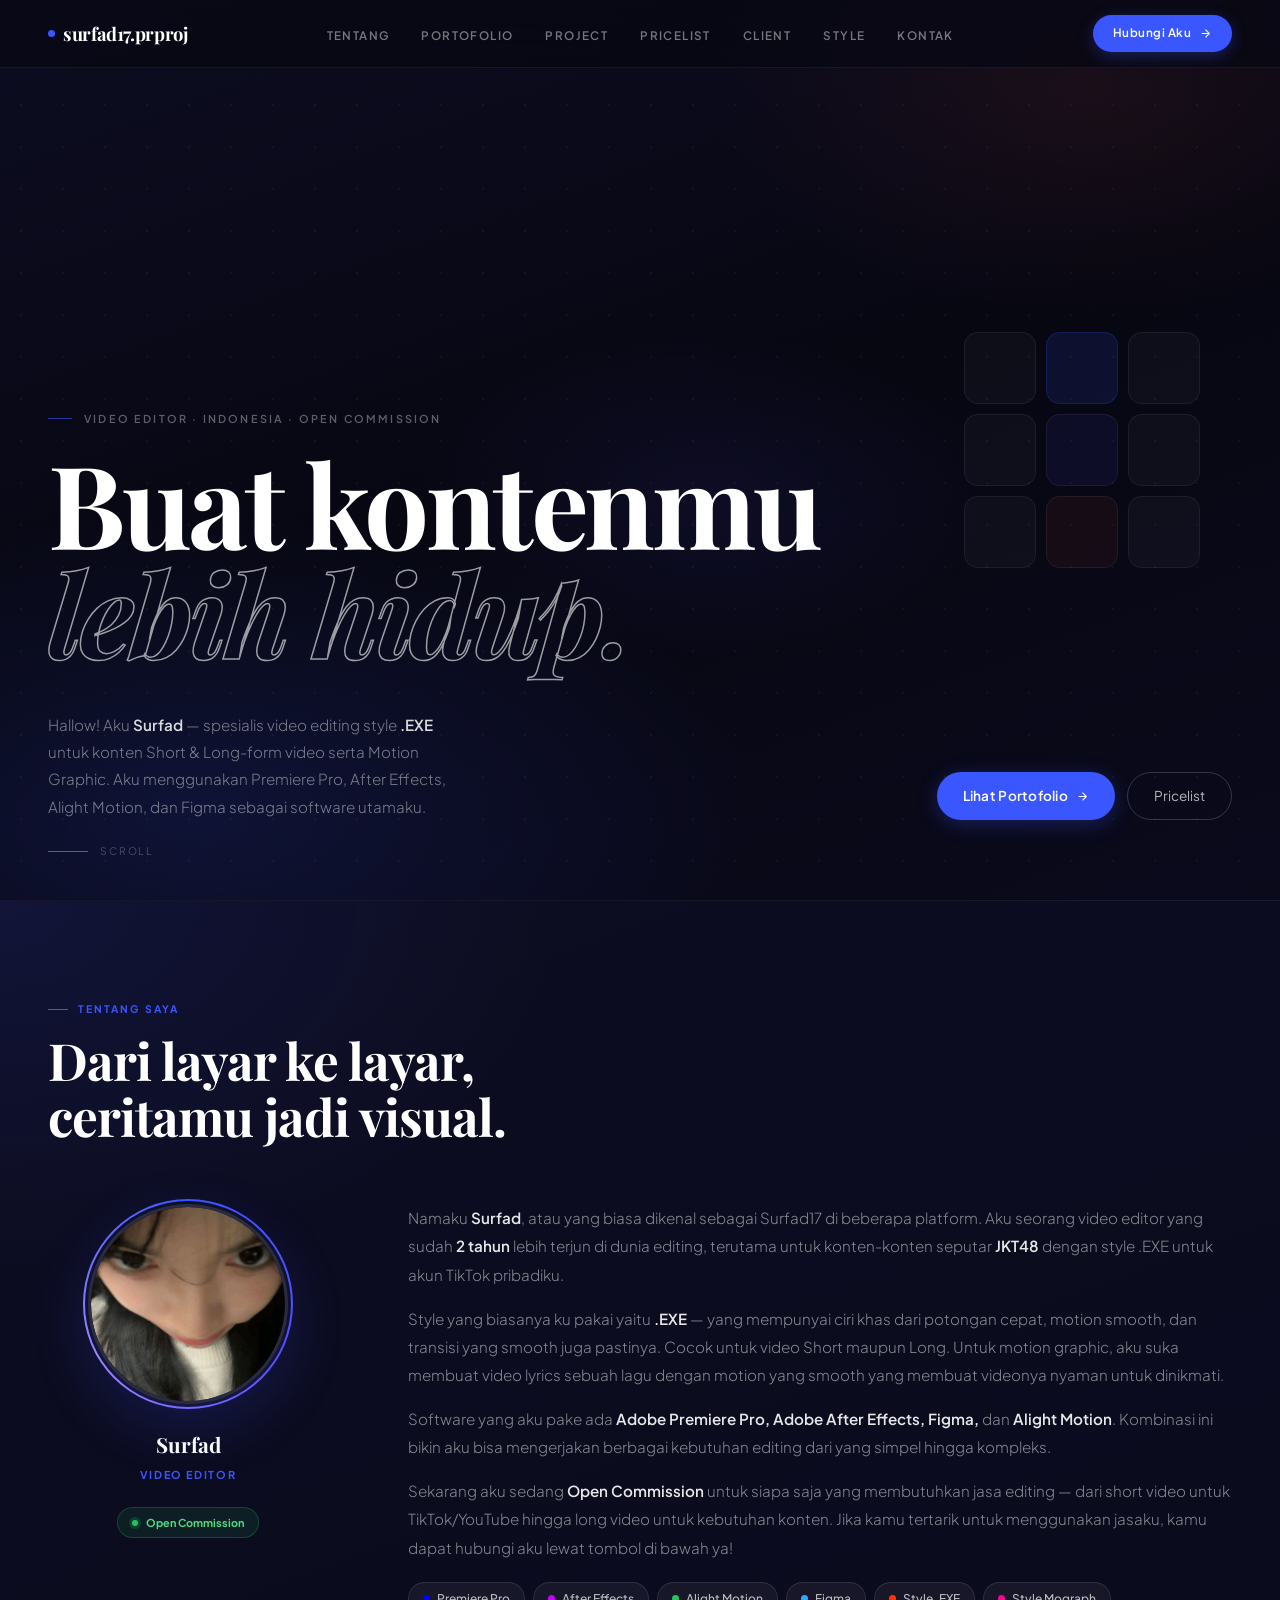
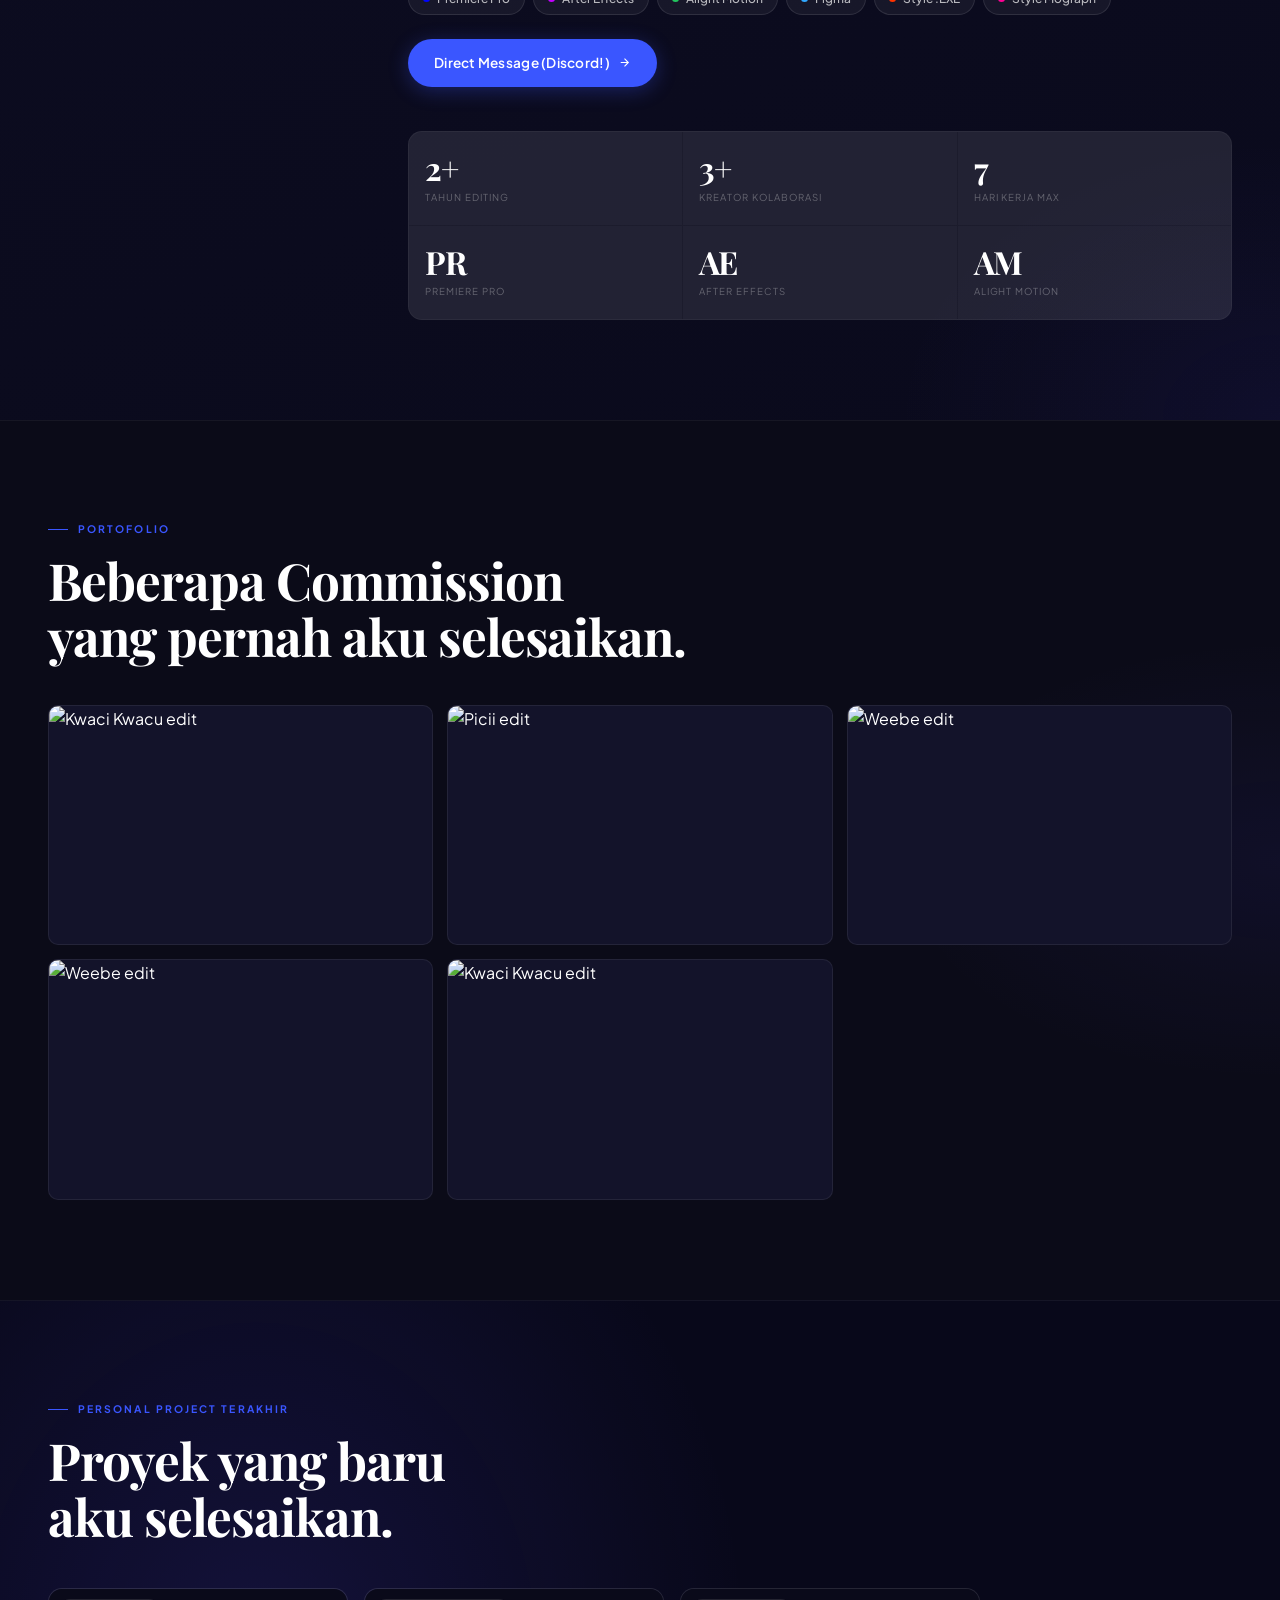
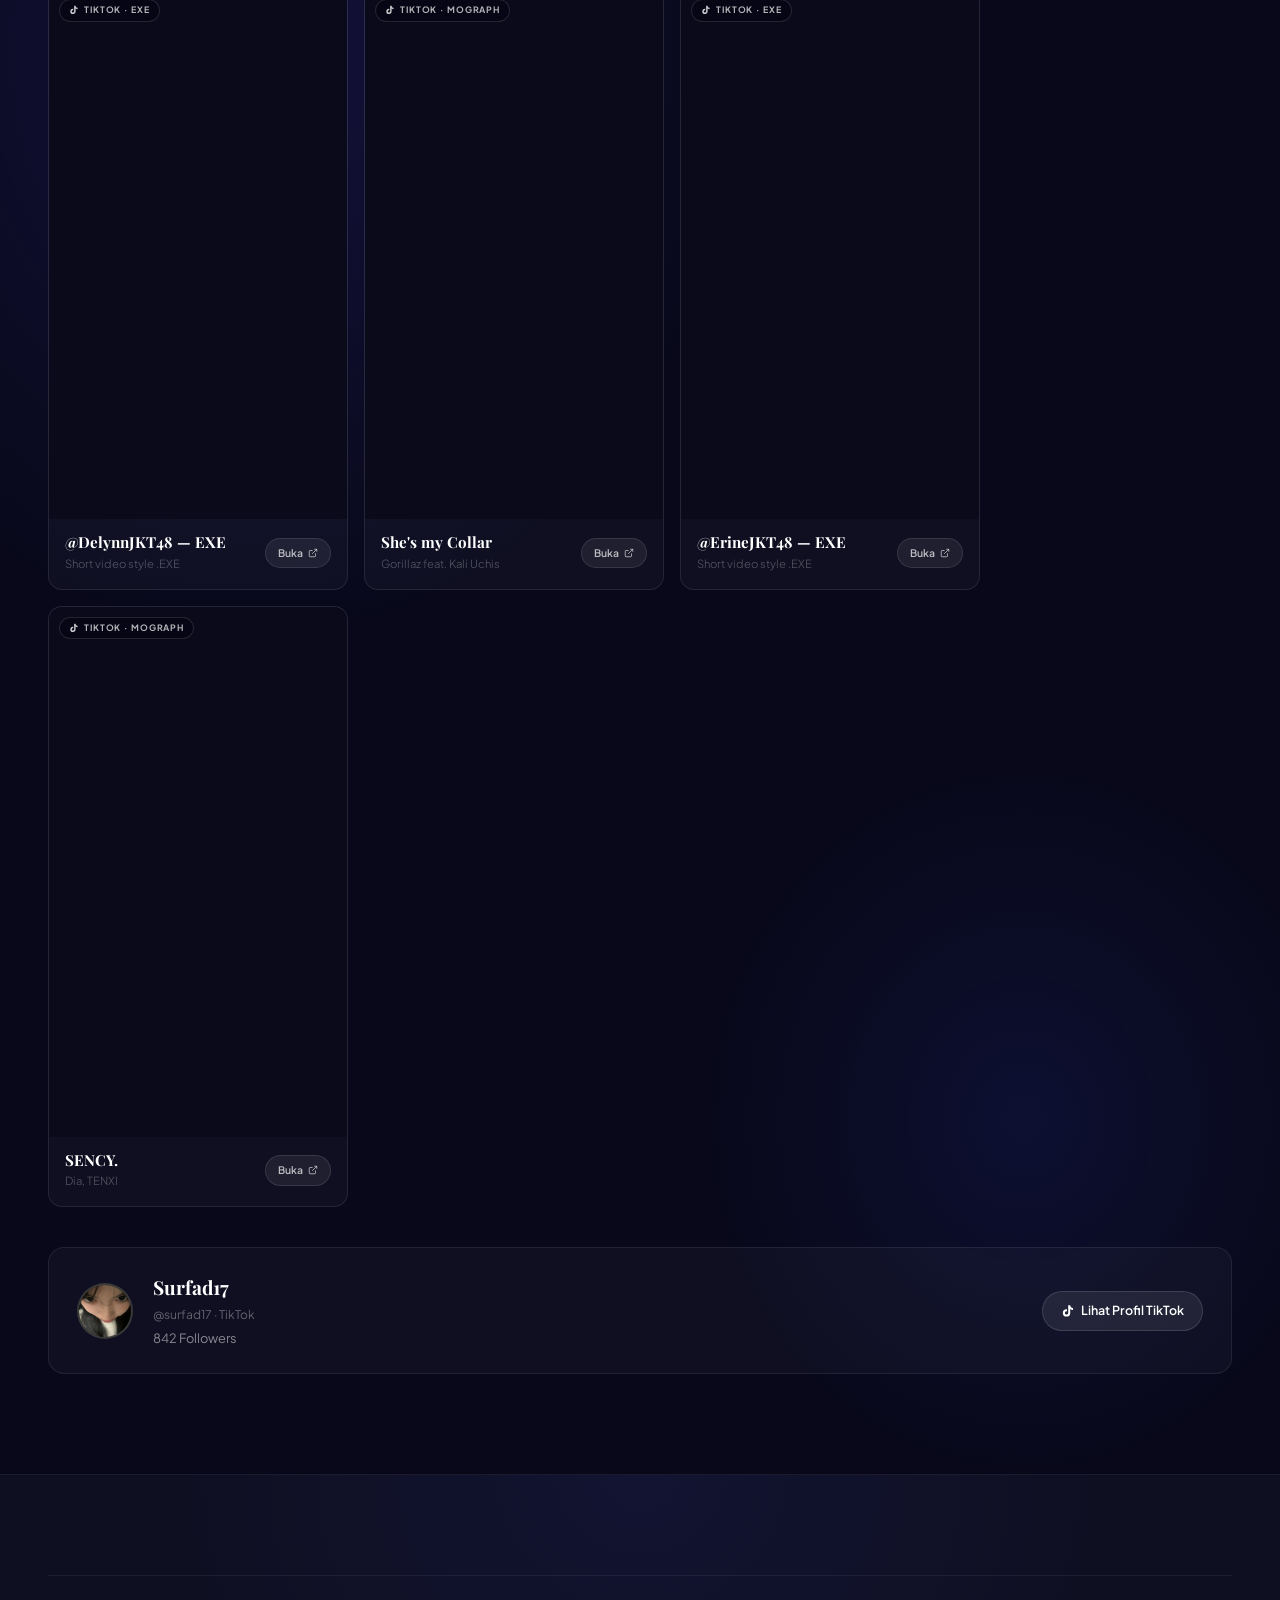
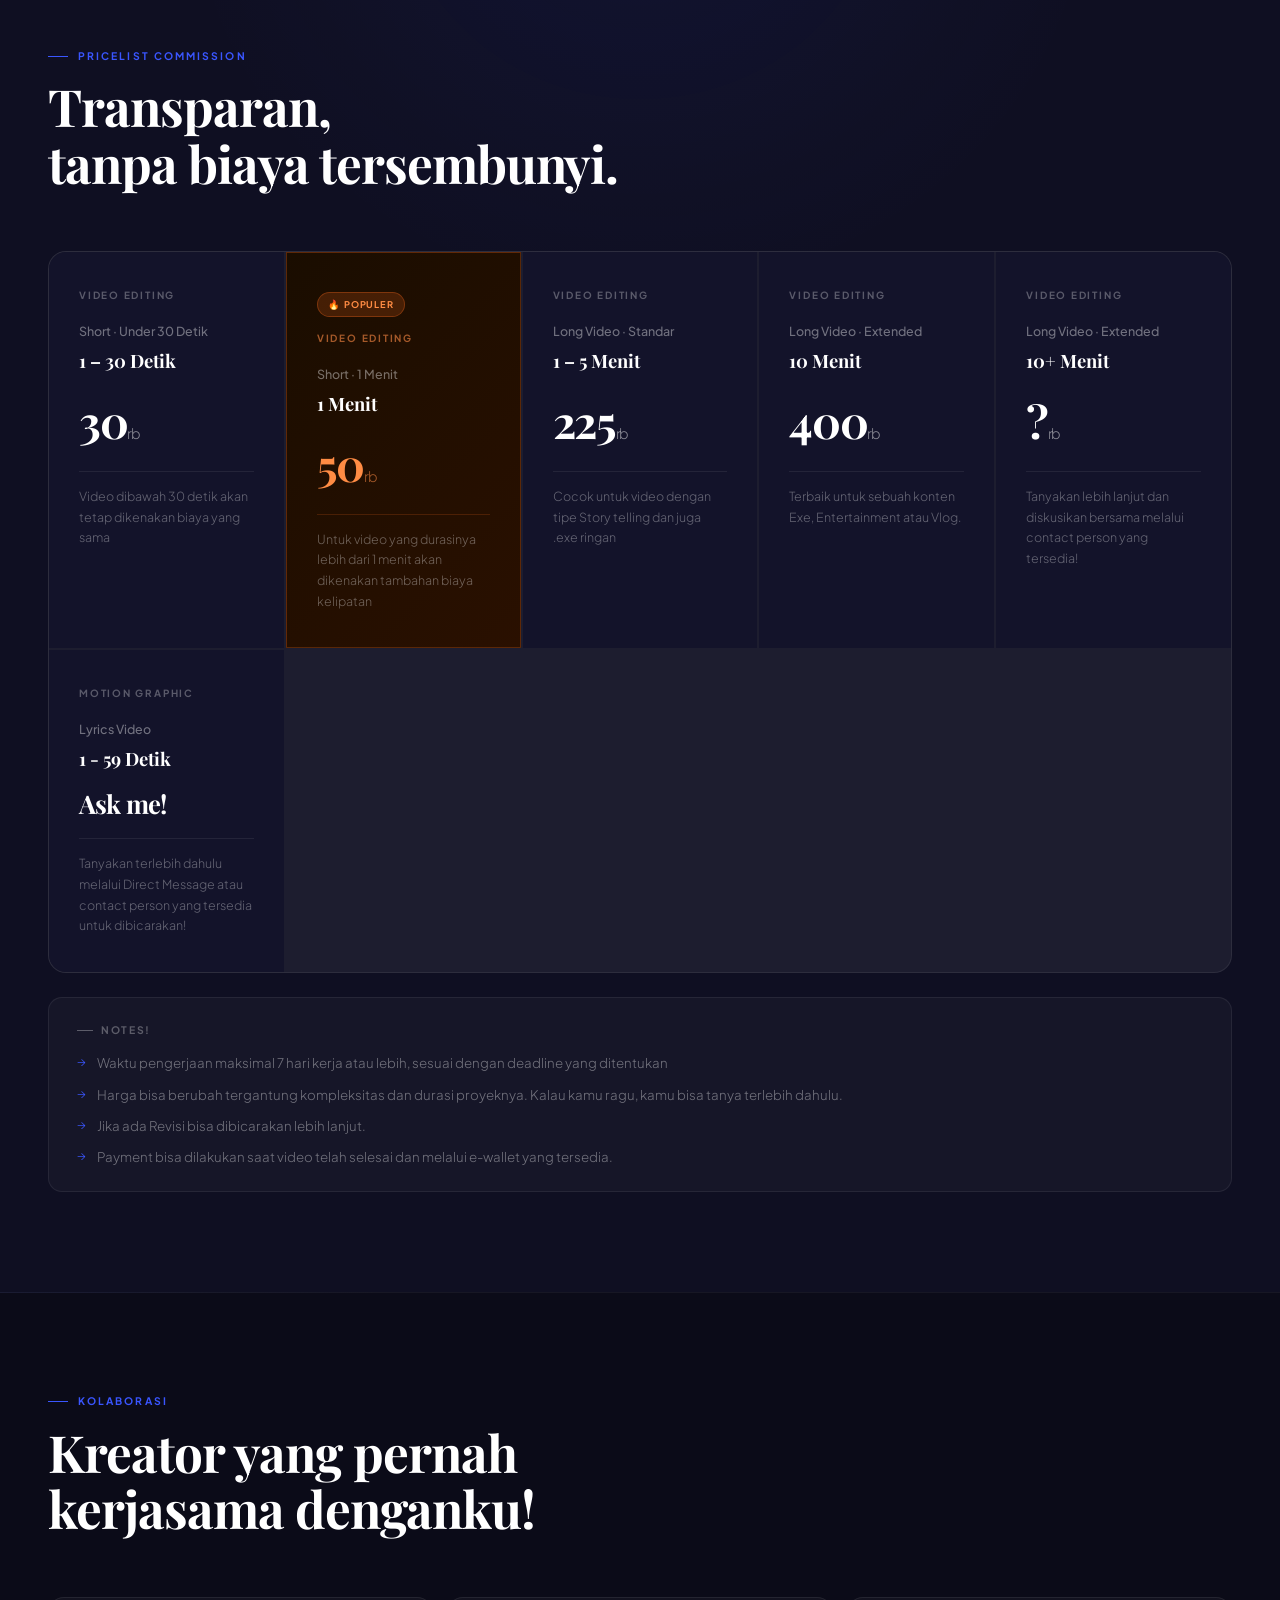
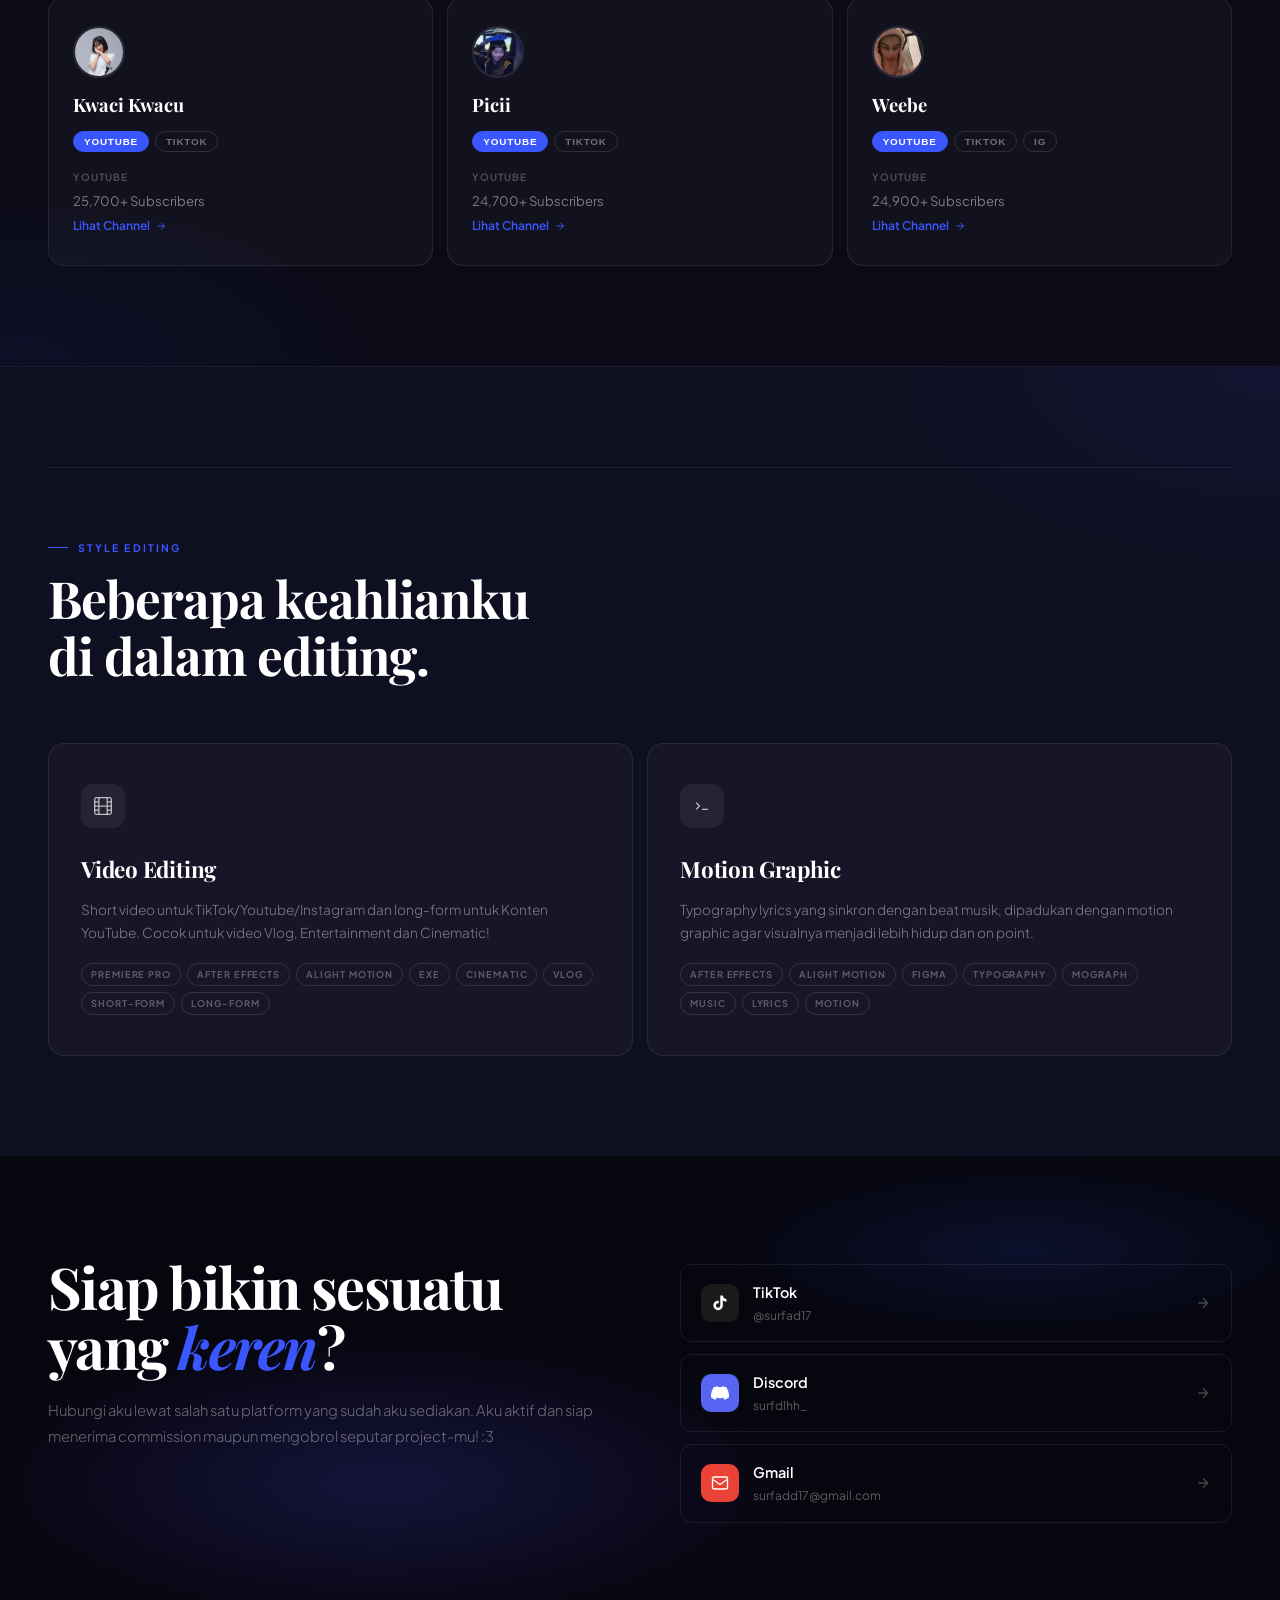
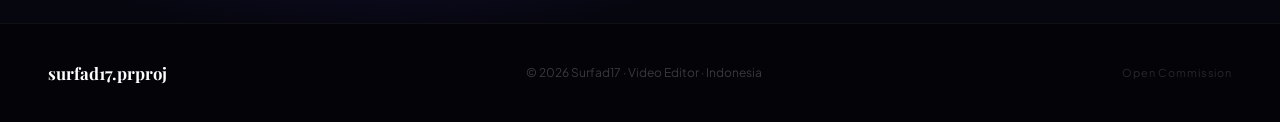
==== commit 2c0b914d: "Email update index.html" ====
--- a/index.html
+++ b/index.html
@@ -1,16 +1,34 @@
 <!DOCTYPE html>
 <html lang="id">
     <head>
-    <meta charset="UTF-8" />
-    <meta name="viewport" content="width=device-width, initial-scale=1.0" />
-    <title>Surfad — Video Editor</title>
-    <link rel="icon" type="image/jpeg" href="/assets/img/profile.jpeg" />
-    <meta name="description" content="Surfad17 — Video Editor berbasis di Indonesia. Spesialis editing Short & Long-form untuk konten serta Motion Graphic." />
-    <link rel="preconnect" href="https://fonts.googleapis.com" />
-    <link rel="preconnect" href="https://fonts.gstatic.com" crossorigin />
-    <link href="https://fonts.googleapis.com/css2?family=Playfair+Display:ital,wght@0,400;0,700;1,400;1,700&family=Plus+Jakarta+Sans:ital,wght@0,300;0,400;0,500;0,600;1,300&display=swap" rel="stylesheet" />
-    <link rel="stylesheet" href="assets/css/style.css" />
-</head>
+        <meta charset="UTF-8" />
+        <meta name="viewport" content="width=device-width, initial-scale=1.0" />
+        <title>Surfad — Video Editor</title>
+        <link rel="icon" type="image/jpeg" href="/assets/img/profile.jpeg" />
+        <meta name="description" content="Surfad17 — Video Editor commissions spesialis editing Short & Long-form untuk konten serta Motion Graphic." />
+
+        <meta property="og:title" content="Surfad — Video Editor" />
+        <meta property="og:description" content="Surfad17 — Video Editor commissions spesialis Short & Long-form content editing serta Motion Graphic." />
+        <meta property="og:image" content="https://surfad17.vercel.app/assets/img/og-preview.jpg" />
+        <meta property="og:url" content="https://surfad17.vercel.app/" />
+        <meta property="og:type" content="website" />
+
+        <meta name="twitter:card" content="summary_large_image" />
+        <meta name="twitter:title" content="Surfad — Video Editor" />
+        <meta name="twitter:description" content="Surfad17 — Video Editor commissions spesialis Short & Long-form content editing serta Motion Graphic." />
+        <meta name="twitter:image" content="https://surfad17.vercel.app/assets/img/og-preview.jpg" />
+
+        <meta property="og:image:url" content="https://surfad17.vercel.app/assets/img/og-preview.jpg" />
+        <meta property="og:image:secure_url" content="https://surfad17o.vercel.app/assets/img/og-profile.jpg" />
+        <meta property="og:image:type" content="image/jpeg" />
+        <meta property="og:image:width" content="1200" />
+        <meta property="og:image:height" content="630" />
+
+        <link rel="preconnect" href="https://fonts.googleapis.com" />
+        <link rel="preconnect" href="https://fonts.gstatic.com" crossorigin />
+        <link href="https://fonts.googleapis.com/css2?family=Playfair+Display:ital,wght@0,400;0,700;1,400;1,700&family=Plus+Jakarta+Sans:ital,wght@0,300;0,400;0,500;0,600;1,300&display=swap" rel="stylesheet" />
+        <link rel="stylesheet" href="assets/css/style.css" />
+    </head>
 
     <body>
         <div class="mobile-overlay" id="mobileOverlay" onclick="closeMobile()"></div>
@@ -57,7 +75,7 @@
                     <a href="https://discordapp.com/users/562811406827651072" target="_blank" class="mobile-social-btn" title="Discord">
                         <svg width="16" height="16" viewBox="0 0 24 24" fill="white"><path d="M20.317 4.37a19.791 19.791 0 00-4.885-1.515.074.074 0 00-.079.037c-.21.375-.444.864-.608 1.25a18.27 18.27 0 00-5.487 0 12.64 12.64 0 00-.617-1.25.077.077 0 00-.079-.037A19.736 19.736 0 003.677 4.37a.07.07 0 00-.032.027C.533 9.046-.32 13.58.099 18.057a.082.082 0 00.031.057 19.9 19.9 0 005.993 3.03.078.078 0 00.084-.028 14.09 14.09 0 001.226-1.994.076.076 0 00-.041-.106 13.107 13.107 0 01-1.872-.892.077.077 0 01-.008-.128 10.2 10.2 0 00.372-.292.074.074 0 01.077-.01c3.928 1.793 8.18 1.793 12.062 0a.074.074 0 01.078.01c.12.098.246.198.373.292a.077.077 0 01-.006.127 12.299 12.299 0 01-1.873.892.077.077 0 00-.041.107c.36.698.772 1.362 1.225 1.993a.076.076 0 00.084.028 19.839 19.839 0 006.002-3.03.077.077 0 00.032-.054c.5-5.177-.838-9.674-3.549-13.66a.061.061 0 00-.031-.03z"/></svg>
                     </a>
-                    <a href="https://mail.google.com/mail/?view=cm&to=surfad17@gmail.com" class="mobile-social-btn" title="Email">
+                    <a href="https://mail.google.com/mail/?view=cm&to=surfadd17@gmail.com" class="mobile-social-btn" title="Email">
                         <svg width="16" height="16" viewBox="0 0 24 24" fill="none" stroke="white" stroke-width="1.8"><rect x="2" y="4" width="20" height="16" rx="2"/><path d="M2 7l10 7 10-7"/></svg>
                     </a>
                 </div>
@@ -645,14 +663,14 @@
                     </div>
                     <svg class="arrow-icon" width="16" height="16" viewBox="0 0 24 24" fill="none" stroke="white" stroke-width="2"><path d="M5 12h14M12 5l7 7-7 7"/></svg>
                 </a>
-                <a href="https://mail.google.com/mail/?view=cm&to=surfad17@gmail.com" target="_blank" class="contact-link">
+                <a href="https://mail.google.com/mail/?view=cm&to=surfadd17@gmail.com" target="_blank" class="contact-link">
                     <div class="contact-link-left">
                     <div class="contact-link-icon" style="background:#EA4335;">
                         <svg width="18" height="18" viewBox="0 0 24 24" fill="none" stroke="white" stroke-width="1.8"><rect x="2" y="4" width="20" height="16" rx="2"/><path d="M2 7l10 7 10-7"/></svg>
                     </div>
                     <div>
                         <p class="contact-link-name">Gmail</p>
-                        <p class="contact-link-handle">surfad17@gmail.com</p>
+                        <p class="contact-link-handle">surfadd17@gmail.com</p>
                     </div>
                     </div>
                     <svg class="arrow-icon" width="16" height="16" viewBox="0 0 24 24" fill="none" stroke="white" stroke-width="2"><path d="M5 12h14M12 5l7 7-7 7"/></svg>
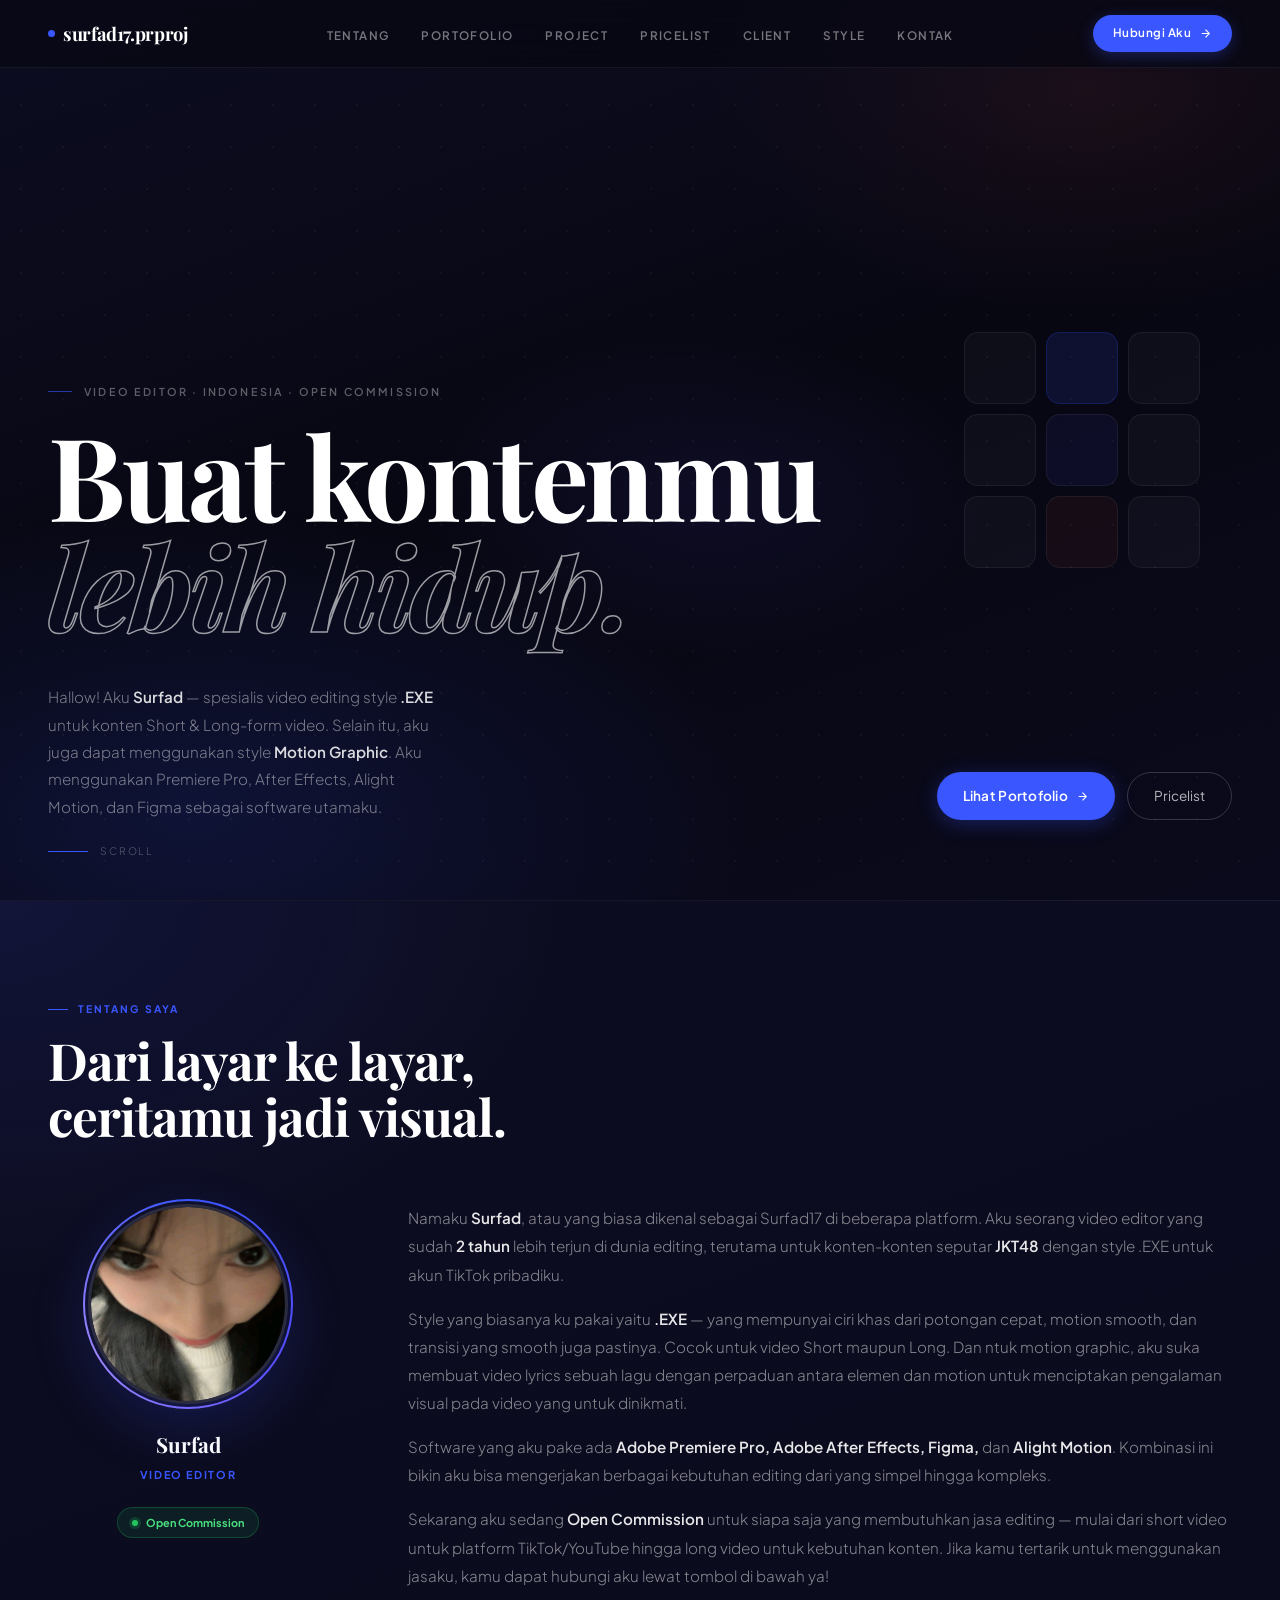
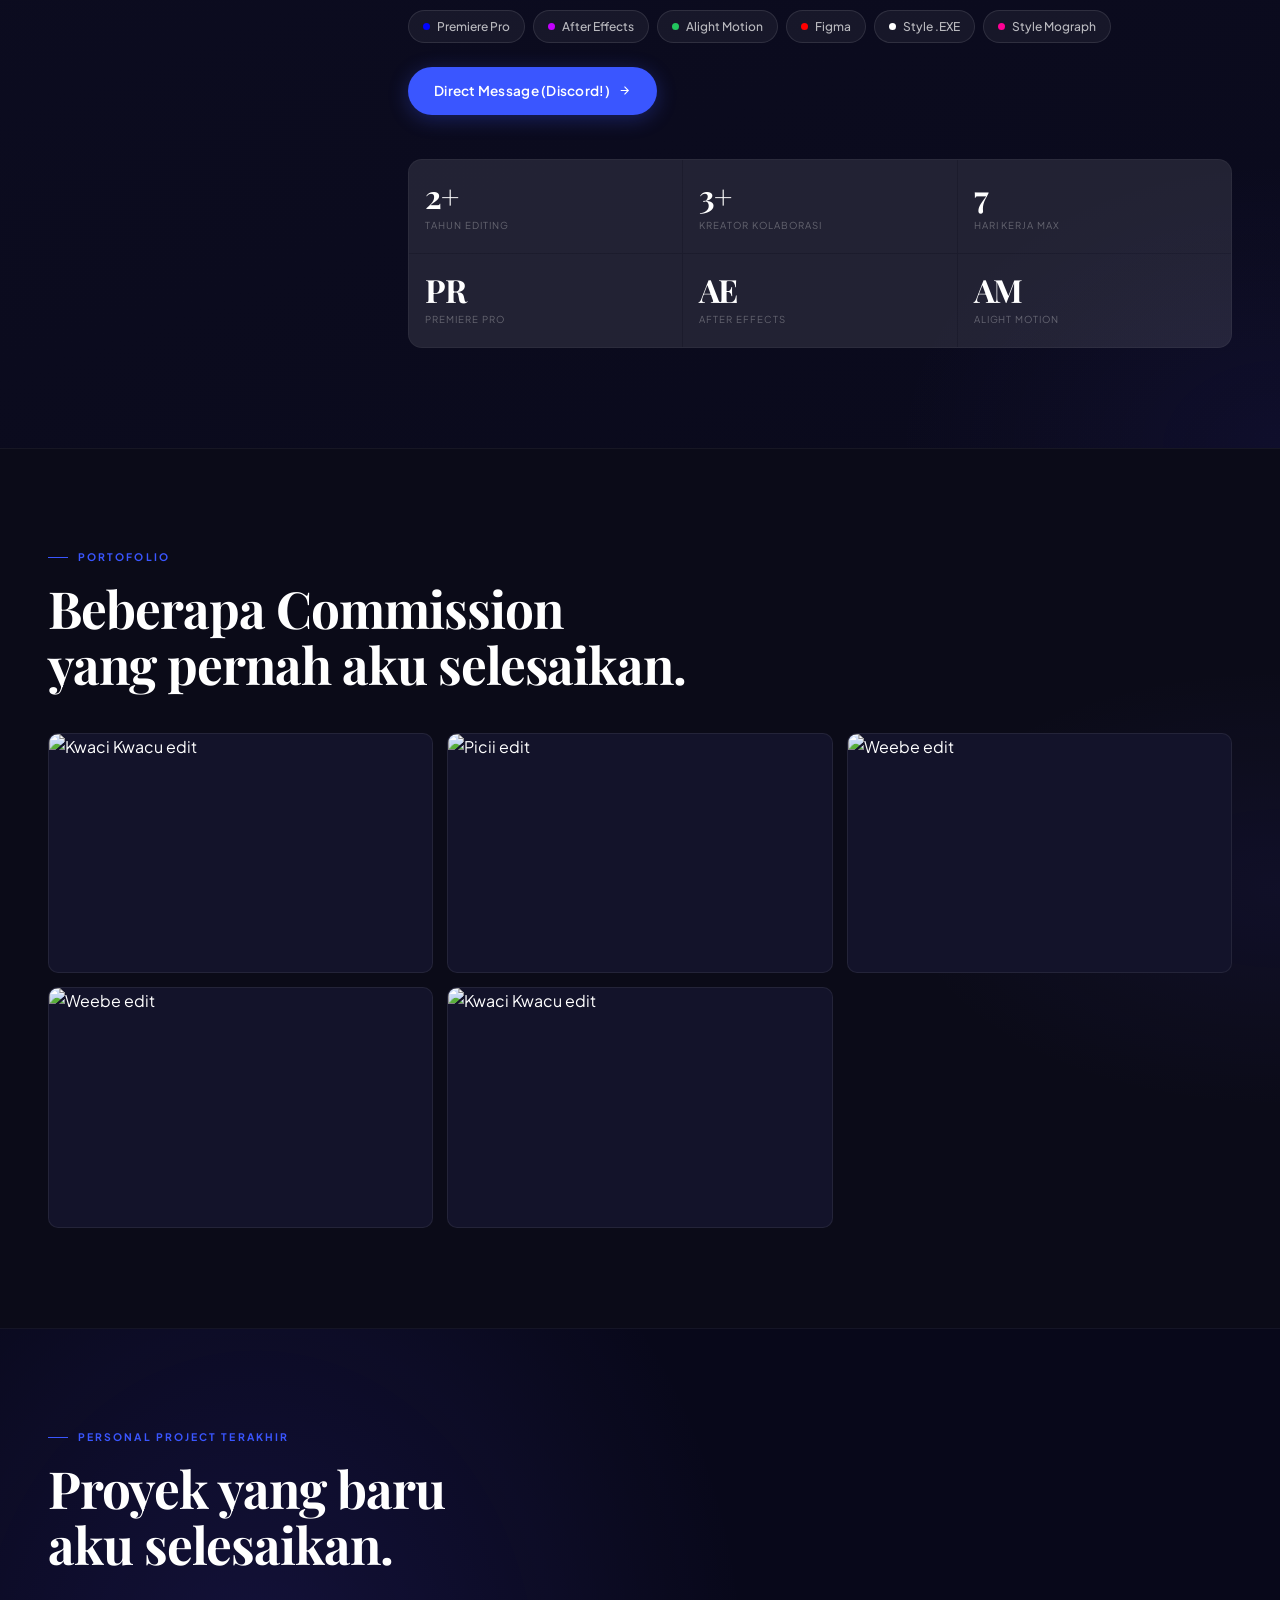
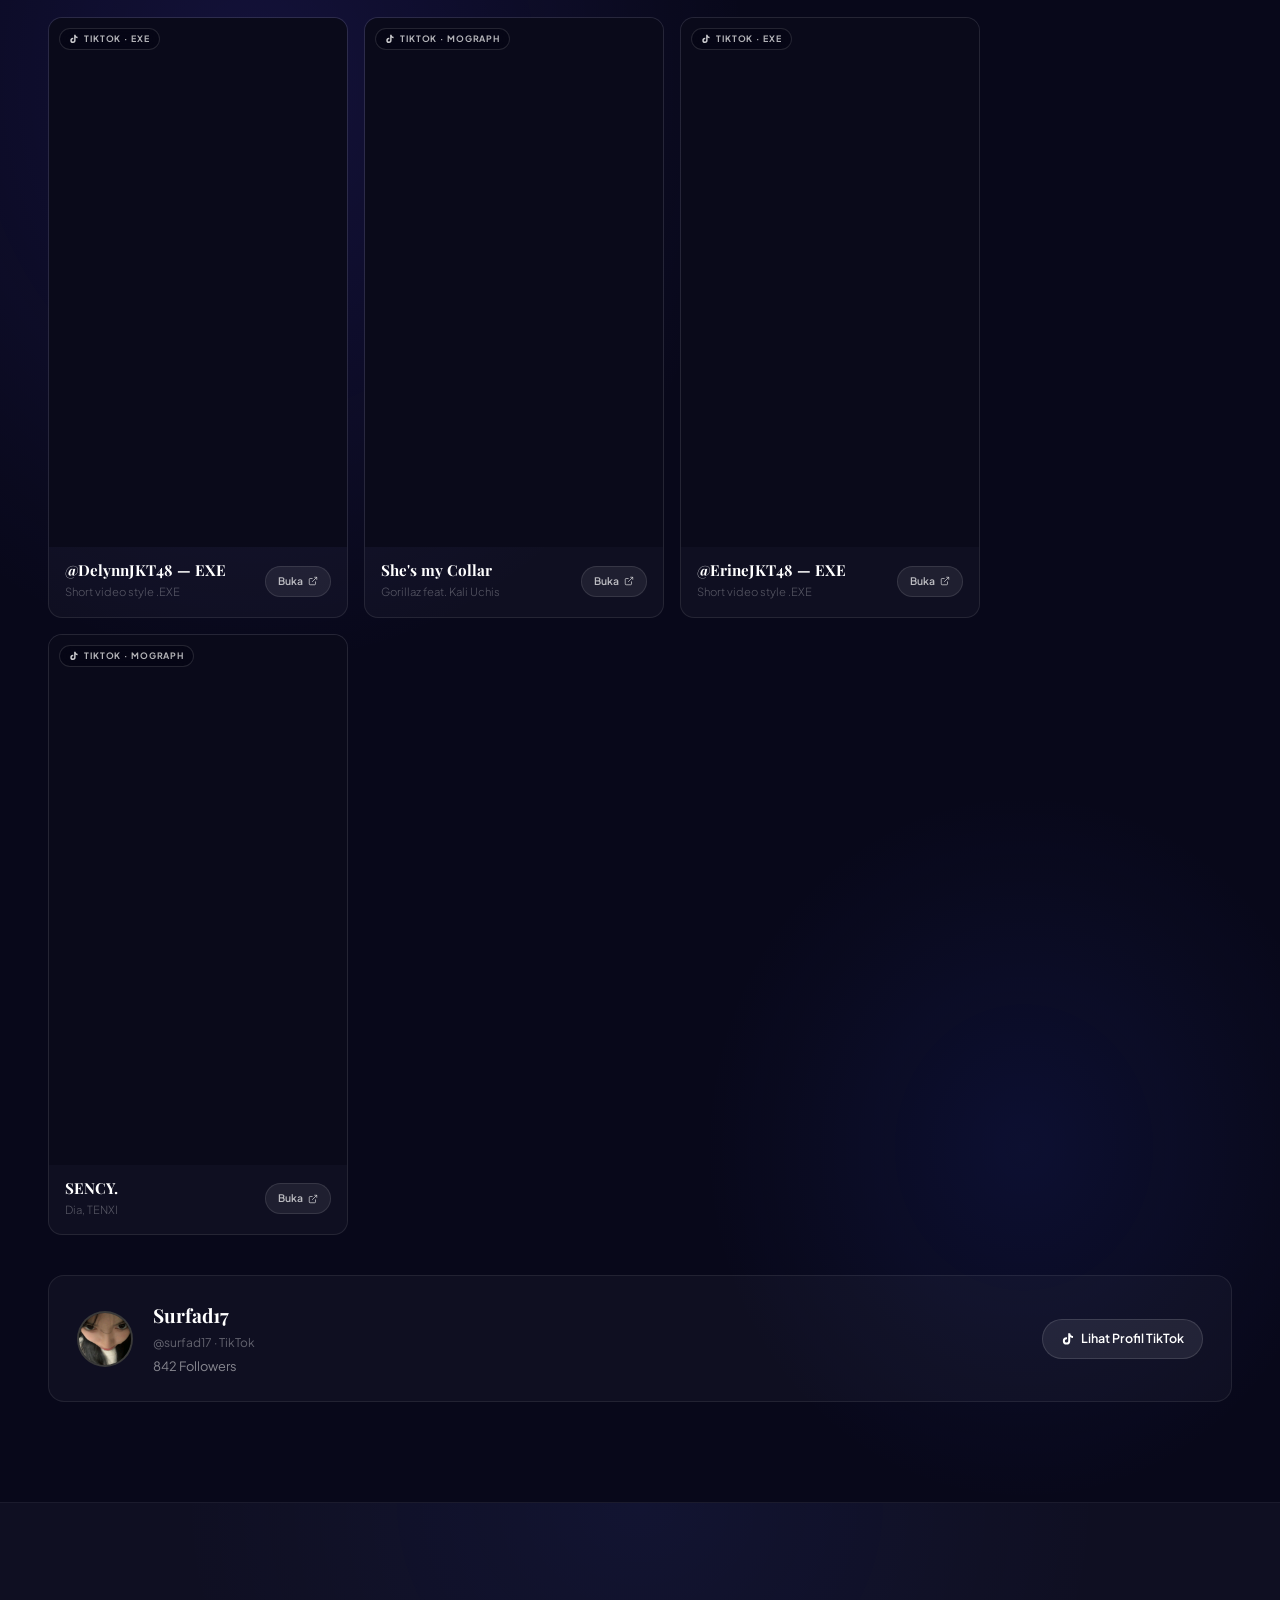
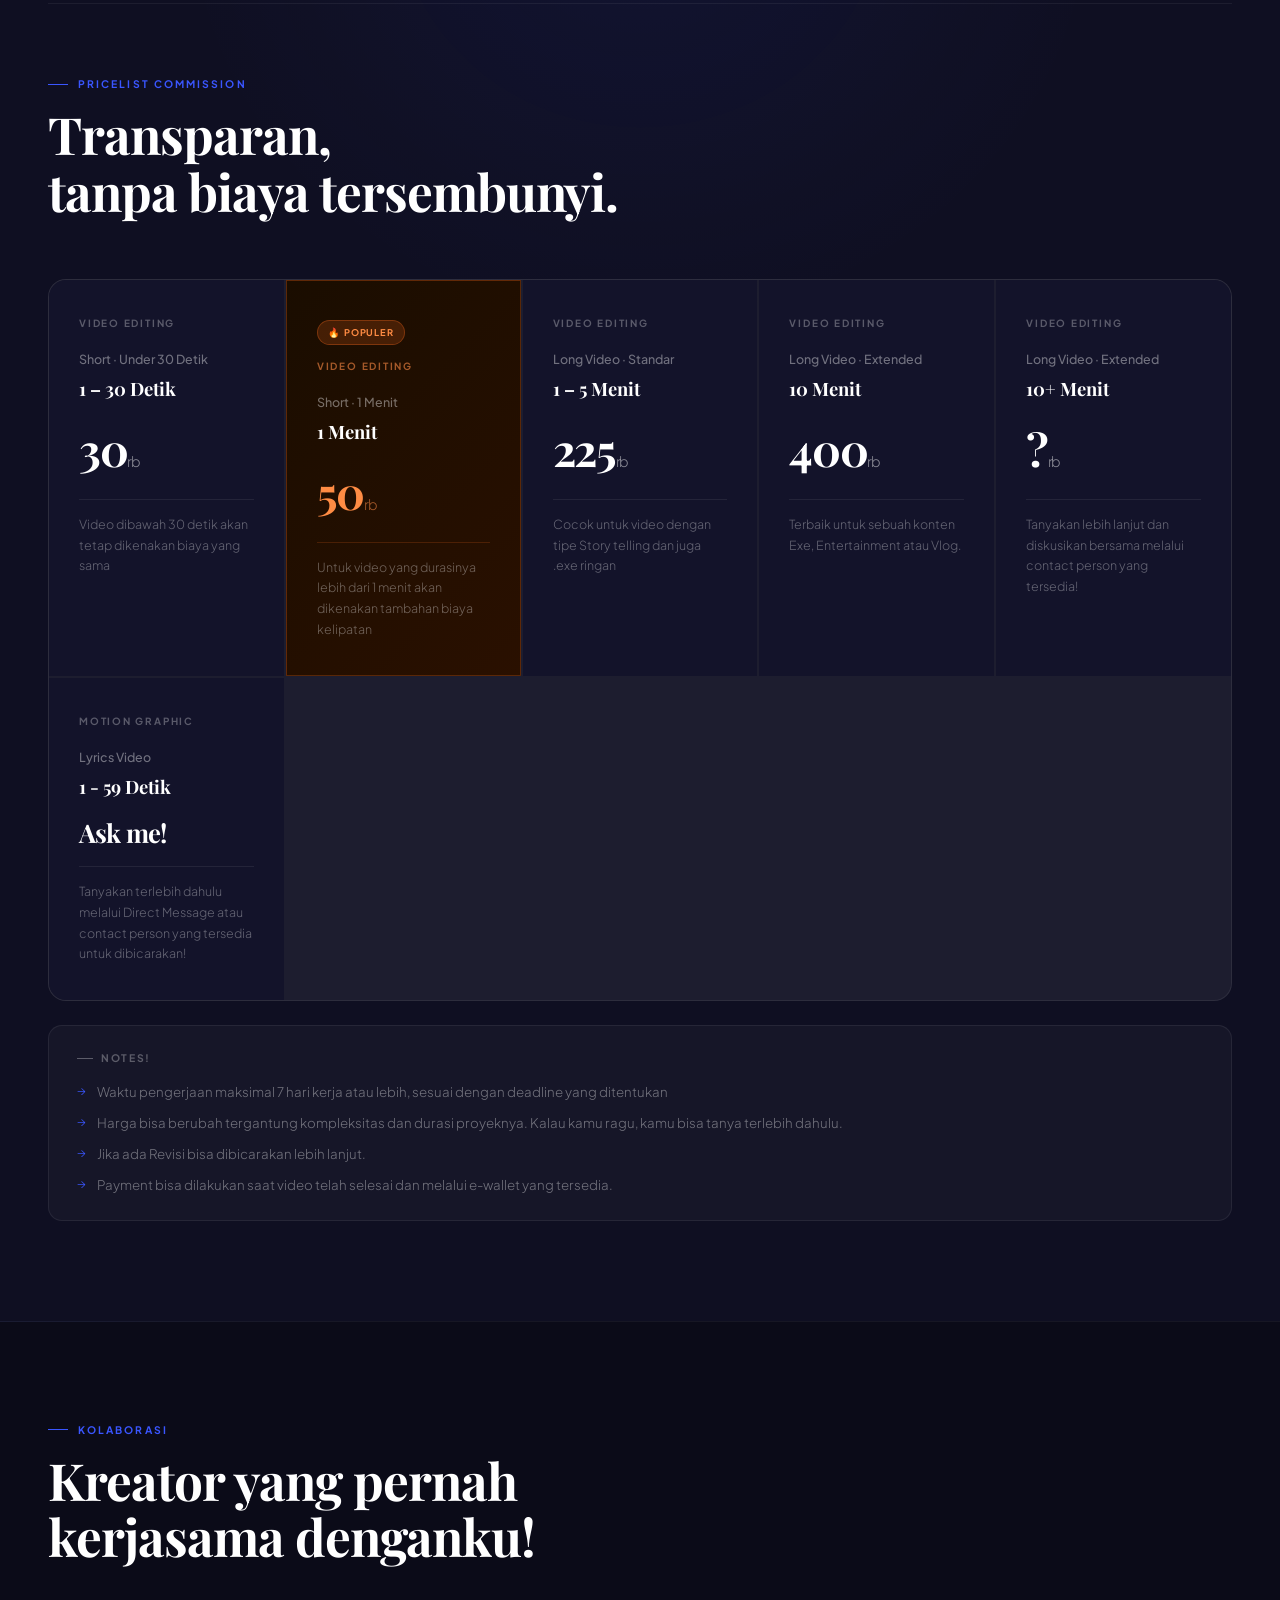
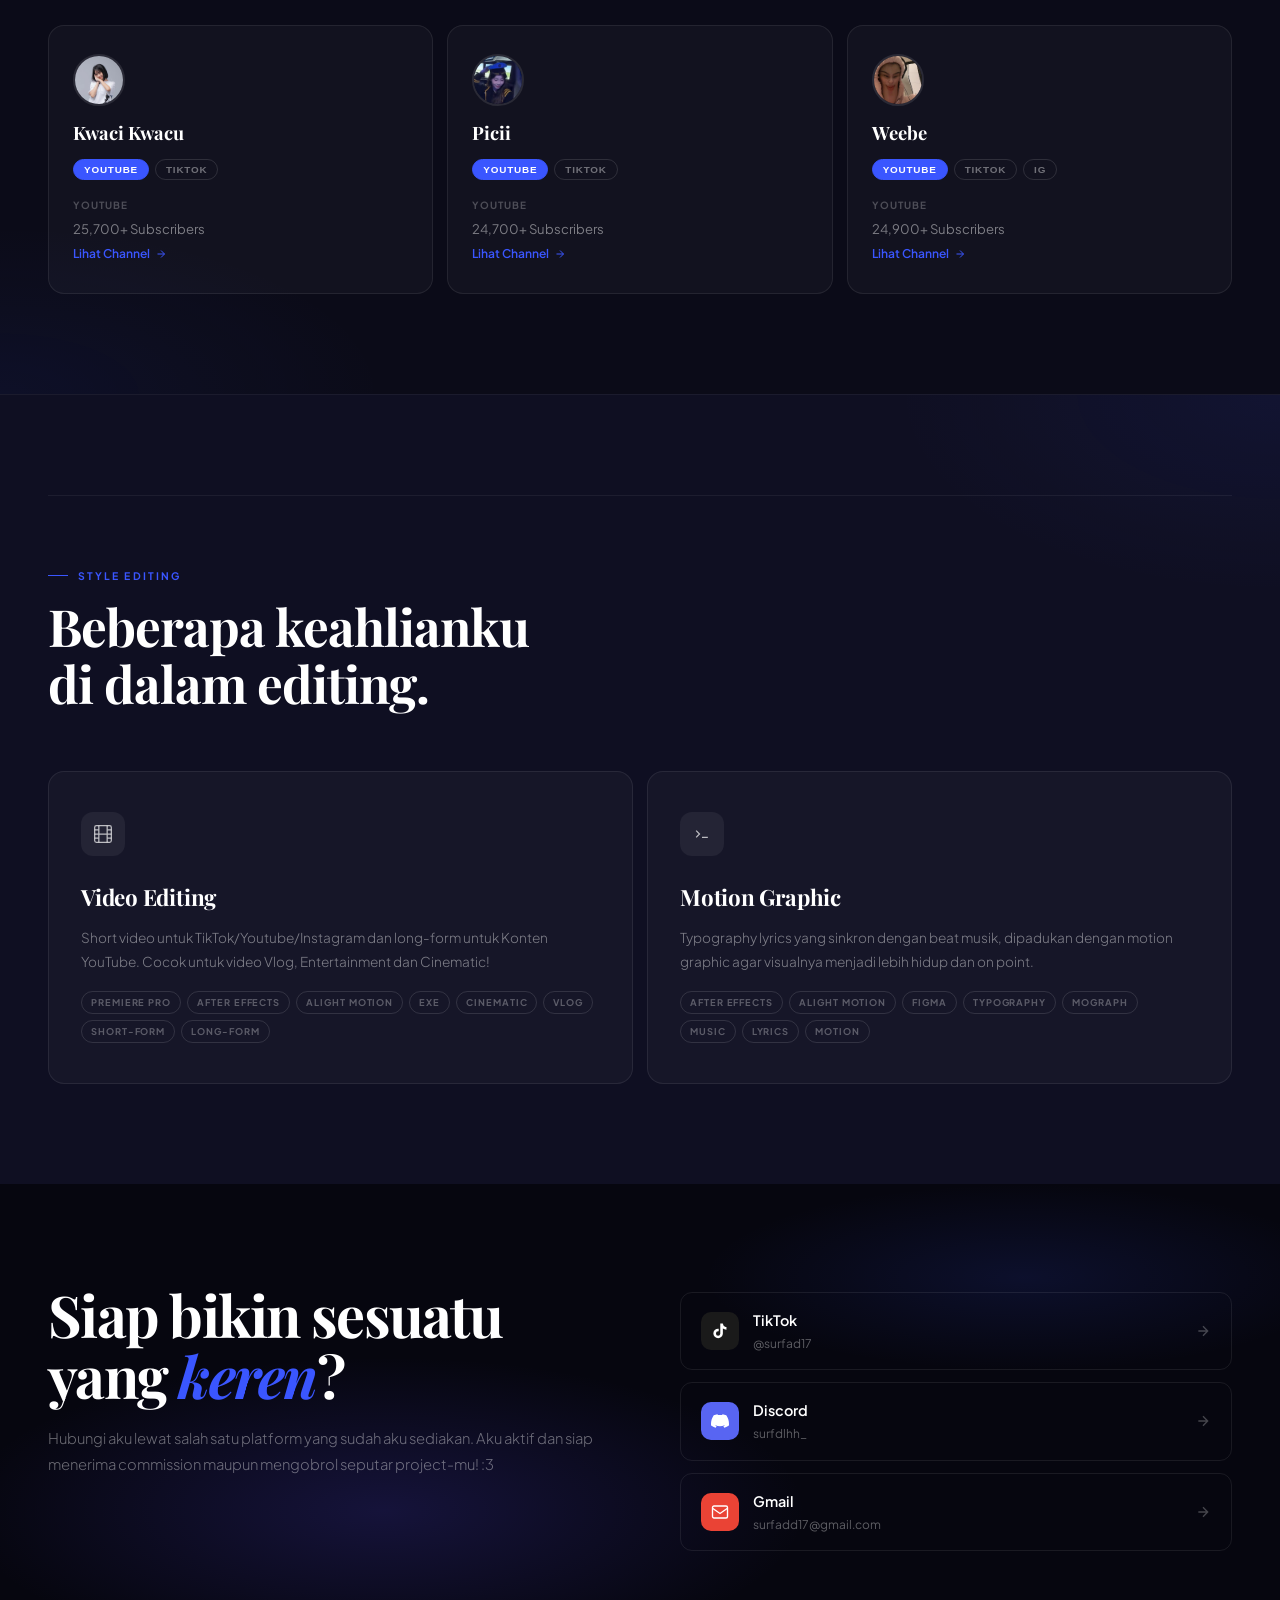
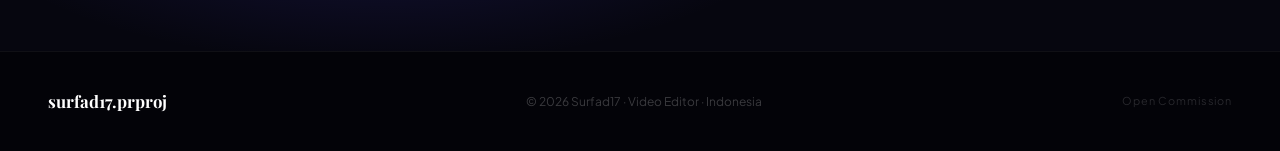
==== commit 4675cfbf: "Update index.html" ====
--- a/index.html
+++ b/index.html
@@ -3,19 +3,19 @@
     <head>
         <meta charset="UTF-8" />
         <meta name="viewport" content="width=device-width, initial-scale=1.0" />
-        <title>Surfad — Video Editor</title>
+        <title>Surfad17 — Video Editor</title>
         <link rel="icon" type="image/jpeg" href="/assets/img/profile.jpeg" />
-        <meta name="description" content="Surfad17 — Video Editor commissions spesialis editing Short & Long-form untuk konten serta Motion Graphic." />
+        <meta name="description" content="Hallow, Aku Surfad17! — spesialis video editing style .EXE untuk konten Short & Long-form video. Selain itu, aku juga mahir dalam style Motion Graphic. Aku menggunakan Premiere Pro, After Effects, Alight Motion, dan Figma sebagai software utamaku." />
 
         <meta property="og:title" content="Surfad — Video Editor" />
-        <meta property="og:description" content="Surfad17 — Video Editor commissions spesialis Short & Long-form content editing serta Motion Graphic." />
+        <meta property="og:description" content="Hallow, Aku Surfad17! — spesialis video editing style .EXE untuk konten Short & Long-form video. Selain itu, aku juga mahir dalam style Motion Graphic. Aku menggunakan Premiere Pro, After Effects, Alight Motion, dan Figma sebagai software utamaku." />
         <meta property="og:image" content="https://surfad17.vercel.app/assets/img/og-preview.jpg" />
         <meta property="og:url" content="https://surfad17.vercel.app/" />
         <meta property="og:type" content="website" />
 
         <meta name="twitter:card" content="summary_large_image" />
         <meta name="twitter:title" content="Surfad — Video Editor" />
-        <meta name="twitter:description" content="Surfad17 — Video Editor commissions spesialis Short & Long-form content editing serta Motion Graphic." />
+        <meta name="twitter:description" content="Hallow, Aku Surfad17! — spesialis video editing style .EXE untuk konten Short & Long-form video. Selain itu, aku juga mahir dalam style Motion Graphic. Aku menggunakan Premiere Pro, After Effects, Alight Motion, dan Figma sebagai software utamaku." />
         <meta name="twitter:image" content="https://surfad17.vercel.app/assets/img/og-preview.jpg" />
 
         <meta property="og:image:url" content="https://surfad17.vercel.app/assets/img/og-preview.jpg" />
@@ -116,7 +116,7 @@
                 <h1 class="hero-title">Buat kontenmu<br><em>lebih hidup.</em></h1>
                 <div class="hero-sub">
                 <p class="hero-desc">
-                    Hallow! Aku <strong>Surfad</strong> — spesialis video editing style <strong>.EXE</strong> untuk konten Short & Long-form video serta Motion Graphic. Aku menggunakan Premiere Pro, After Effects, Alight Motion, dan Figma sebagai software utamaku.
+                    Hallow! Aku <strong>Surfad</strong> — spesialis video editing style <strong>.EXE</strong> untuk konten Short & Long-form video. Selain itu, aku juga dapat menggunakan style <strong>Motion Graphic</strong>. Aku menggunakan Premiere Pro, After Effects, Alight Motion, dan Figma sebagai software utamaku.
                 </p>
                 <div class="hero-actions">
                     <a href="#works" class="btn-primary">
@@ -154,16 +154,16 @@
                 <div class="about-content">
                 <div class="about-text reveal reveal-delay-3">
                     <p>Namaku <strong>Surfad</strong>, atau yang biasa dikenal sebagai Surfad17 di beberapa platform. Aku seorang video editor yang sudah <strong>2 tahun</strong> lebih terjun di dunia editing, terutama untuk konten-konten seputar <strong>JKT48</strong> dengan style .EXE untuk akun TikTok pribadiku.</p>
-                    <p>Style yang biasanya ku pakai yaitu <strong>.EXE</strong> — yang mempunyai ciri khas dari potongan cepat, motion smooth, dan transisi yang smooth juga pastinya. Cocok untuk video Short maupun Long. Untuk motion graphic, aku suka membuat video lyrics sebuah lagu dengan motion yang smooth yang membuat videonya nyaman untuk dinikmati.</p>
+                    <p>Style yang biasanya ku pakai yaitu <strong>.EXE</strong> — yang mempunyai ciri khas dari potongan cepat, motion smooth, dan transisi yang smooth juga pastinya. Cocok untuk video Short maupun Long. Dan ntuk motion graphic, aku suka membuat video lyrics sebuah lagu dengan perpaduan antara elemen dan motion untuk menciptakan pengalaman visual pada video yang untuk dinikmati.</p>
                     <p>Software yang aku pake ada <strong>Adobe Premiere Pro, Adobe After Effects, Figma,</strong> dan <strong>Alight Motion</strong>. Kombinasi ini bikin aku bisa mengerjakan berbagai kebutuhan editing dari yang simpel hingga kompleks.</p>
-                    <p>Sekarang aku sedang <strong>Open Commission</strong> untuk siapa saja yang membutuhkan jasa editing — dari short video untuk TikTok/YouTube hingga long video untuk kebutuhan konten. Jika kamu tertarik untuk menggunakan jasaku, kamu dapat hubungi aku lewat tombol di bawah ya!</p>
+                    <p>Sekarang aku sedang <strong>Open Commission</strong> untuk siapa saja yang membutuhkan jasa editing — mulai dari short video untuk platform TikTok/YouTube hingga long video untuk kebutuhan konten. Jika kamu tertarik untuk menggunakan jasaku, kamu dapat hubungi aku lewat tombol di bawah ya!</p>
     
                     <div class="about-skills">
                     <span class="skill-chip"><span class="skill-chip-dot" style="background:#0004ff;"></span>Premiere Pro</span>
                     <span class="skill-chip"><span class="skill-chip-dot" style="background:#c300ff;"></span>After Effects</span>
                     <span class="skill-chip"><span class="skill-chip-dot" style="background:#22c55e;"></span>Alight Motion</span>
-                    <span class="skill-chip"><span class="skill-chip-dot" style="background:#31a8ff;"></span>Figma</span>
-                    <span class="skill-chip"><span class="skill-chip-dot" style="background:#ff3300;"></span>Style .EXE</span>
+                    <span class="skill-chip"><span class="skill-chip-dot" style="background:#ff0000;"></span>Figma</span>
+                    <span class="skill-chip"><span class="skill-chip-dot" style="background:#ffffff;"></span>Style .EXE</span>
                     <span class="skill-chip"><span class="skill-chip-dot" style="background:#ff0095;"></span>Style Mograph</span>
                     </div>
     
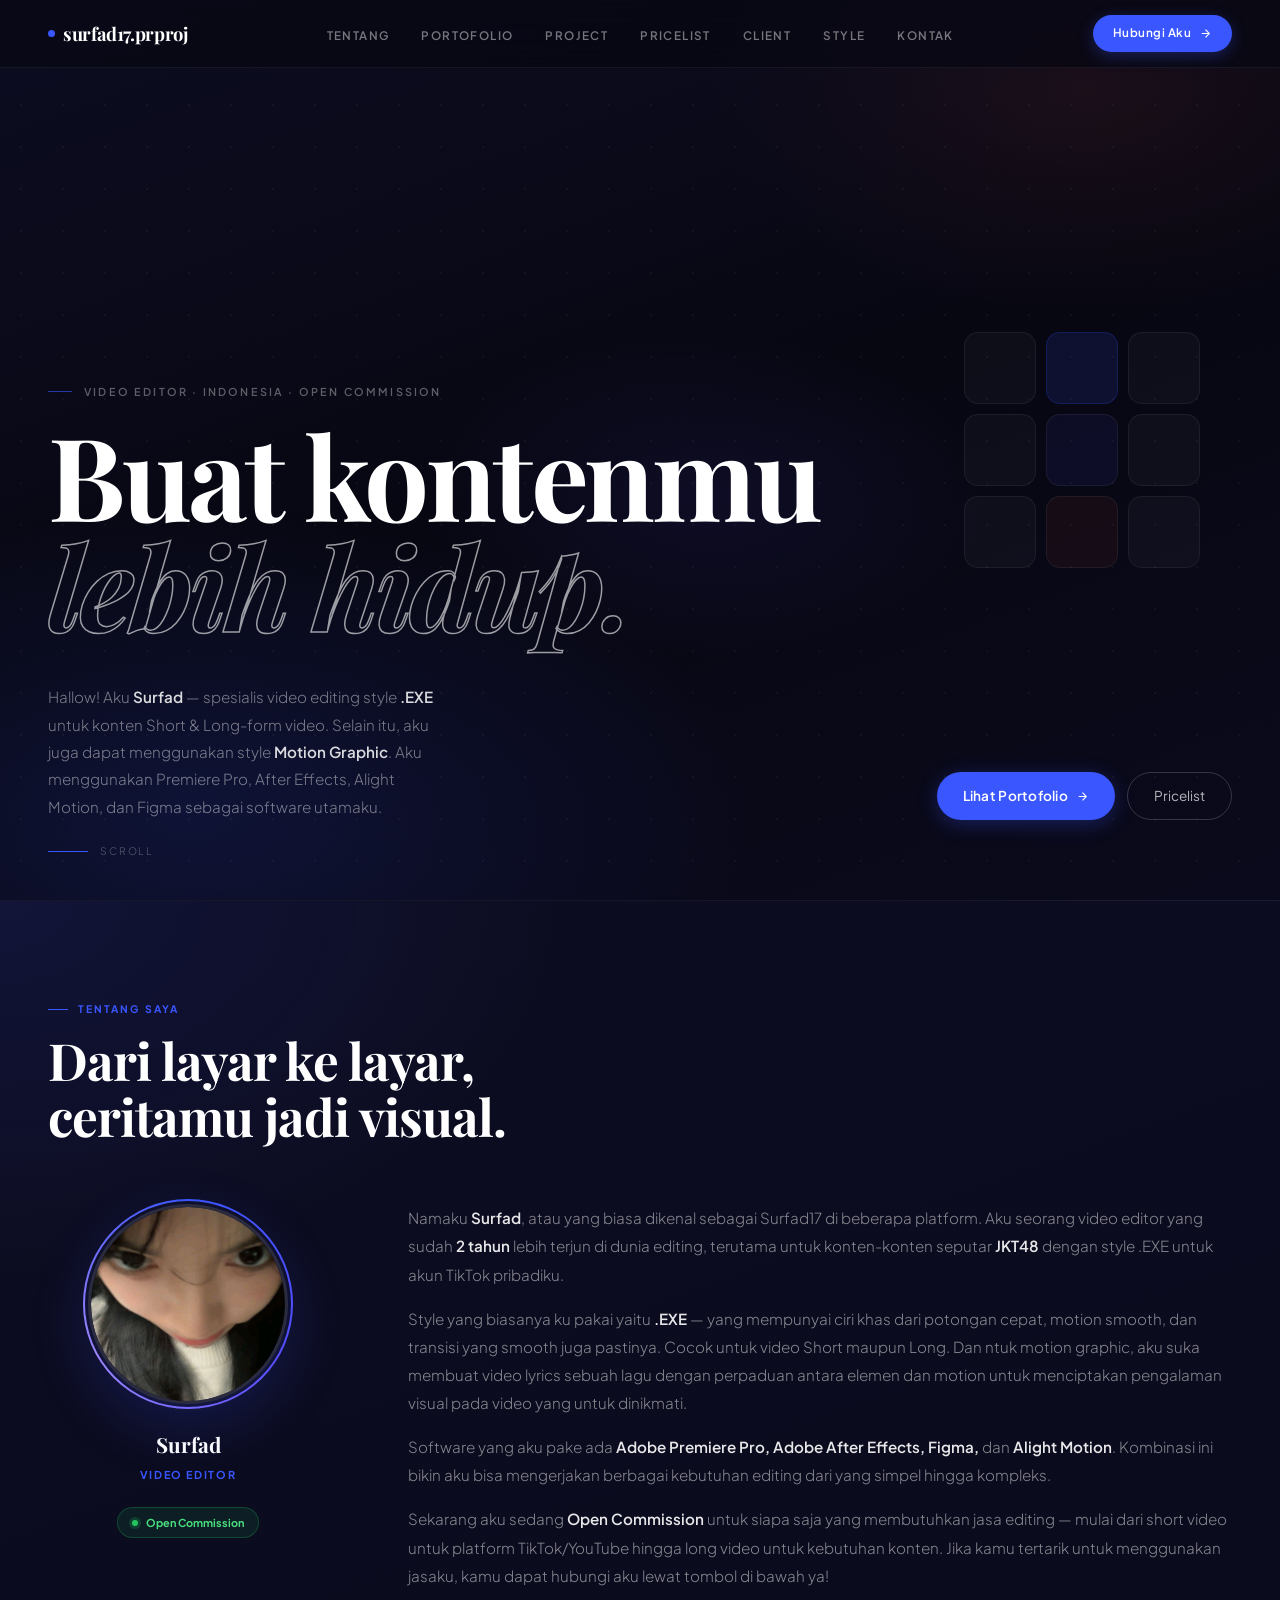
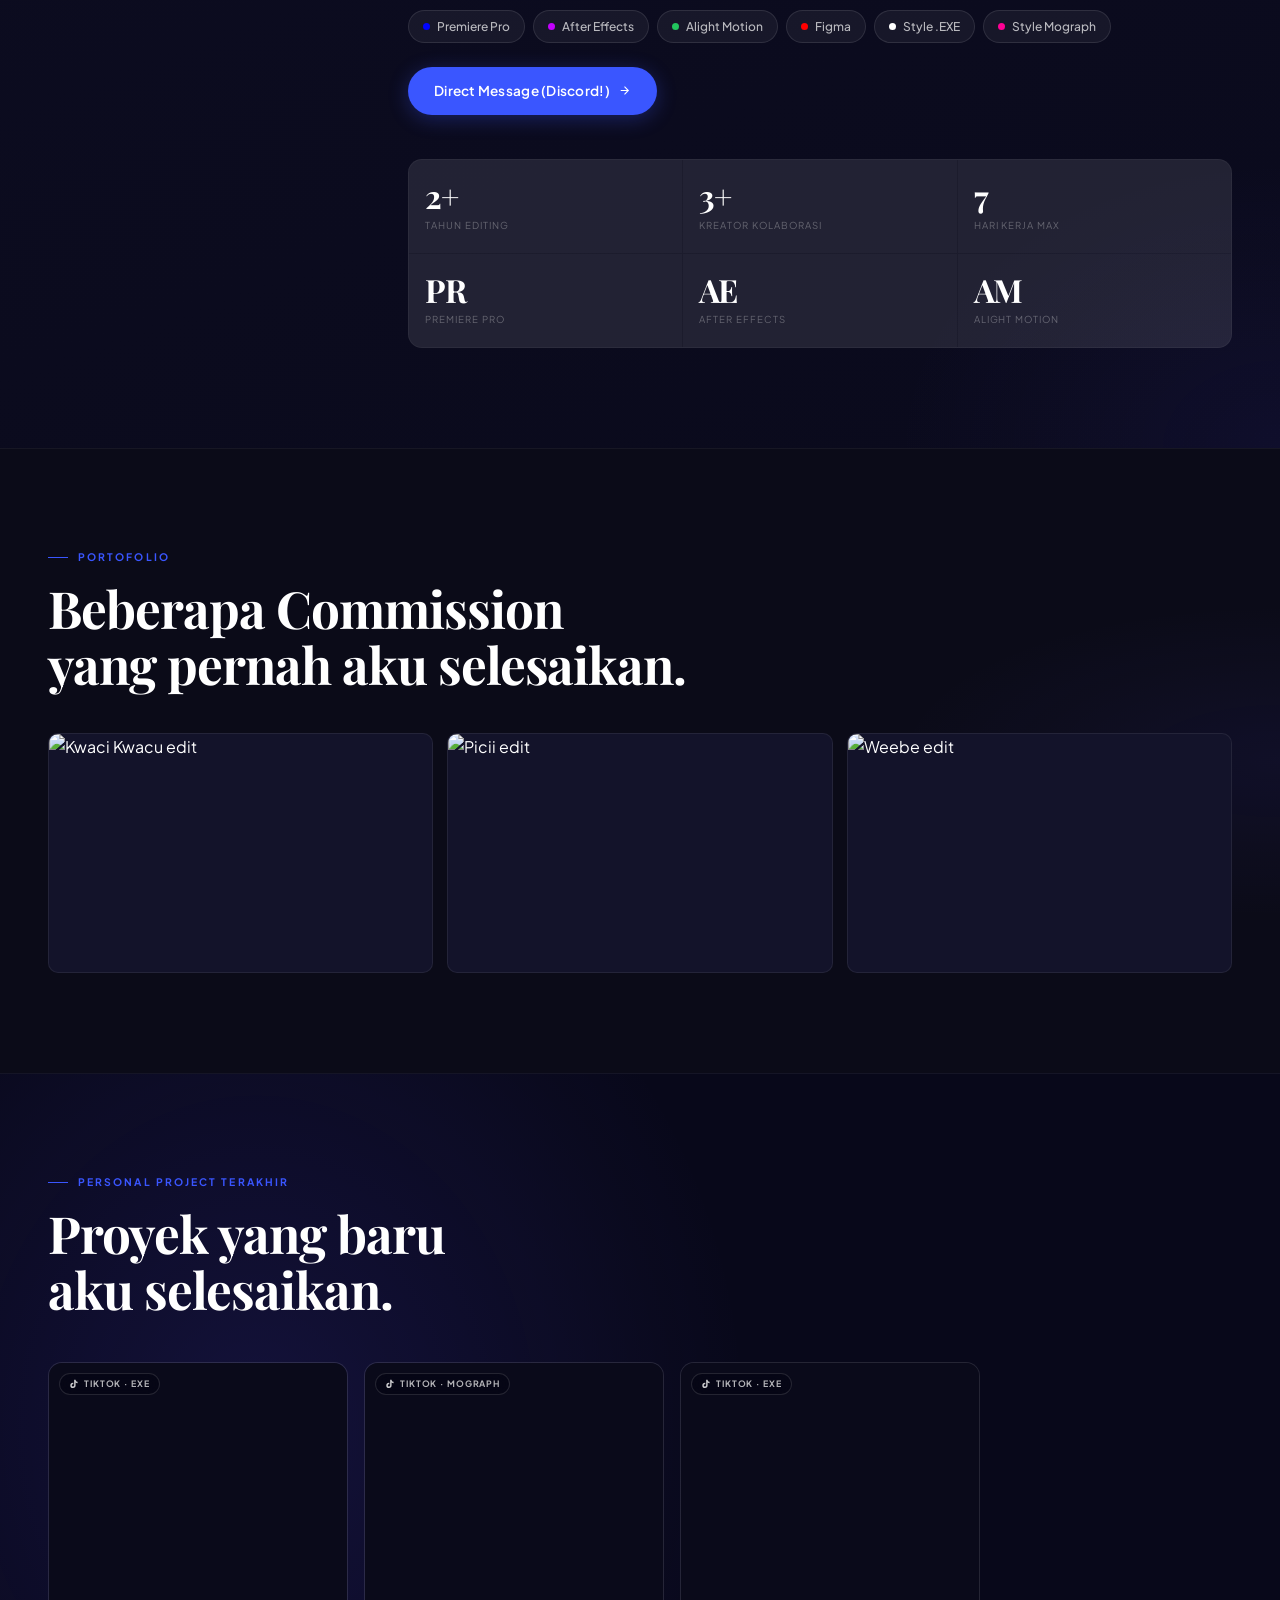
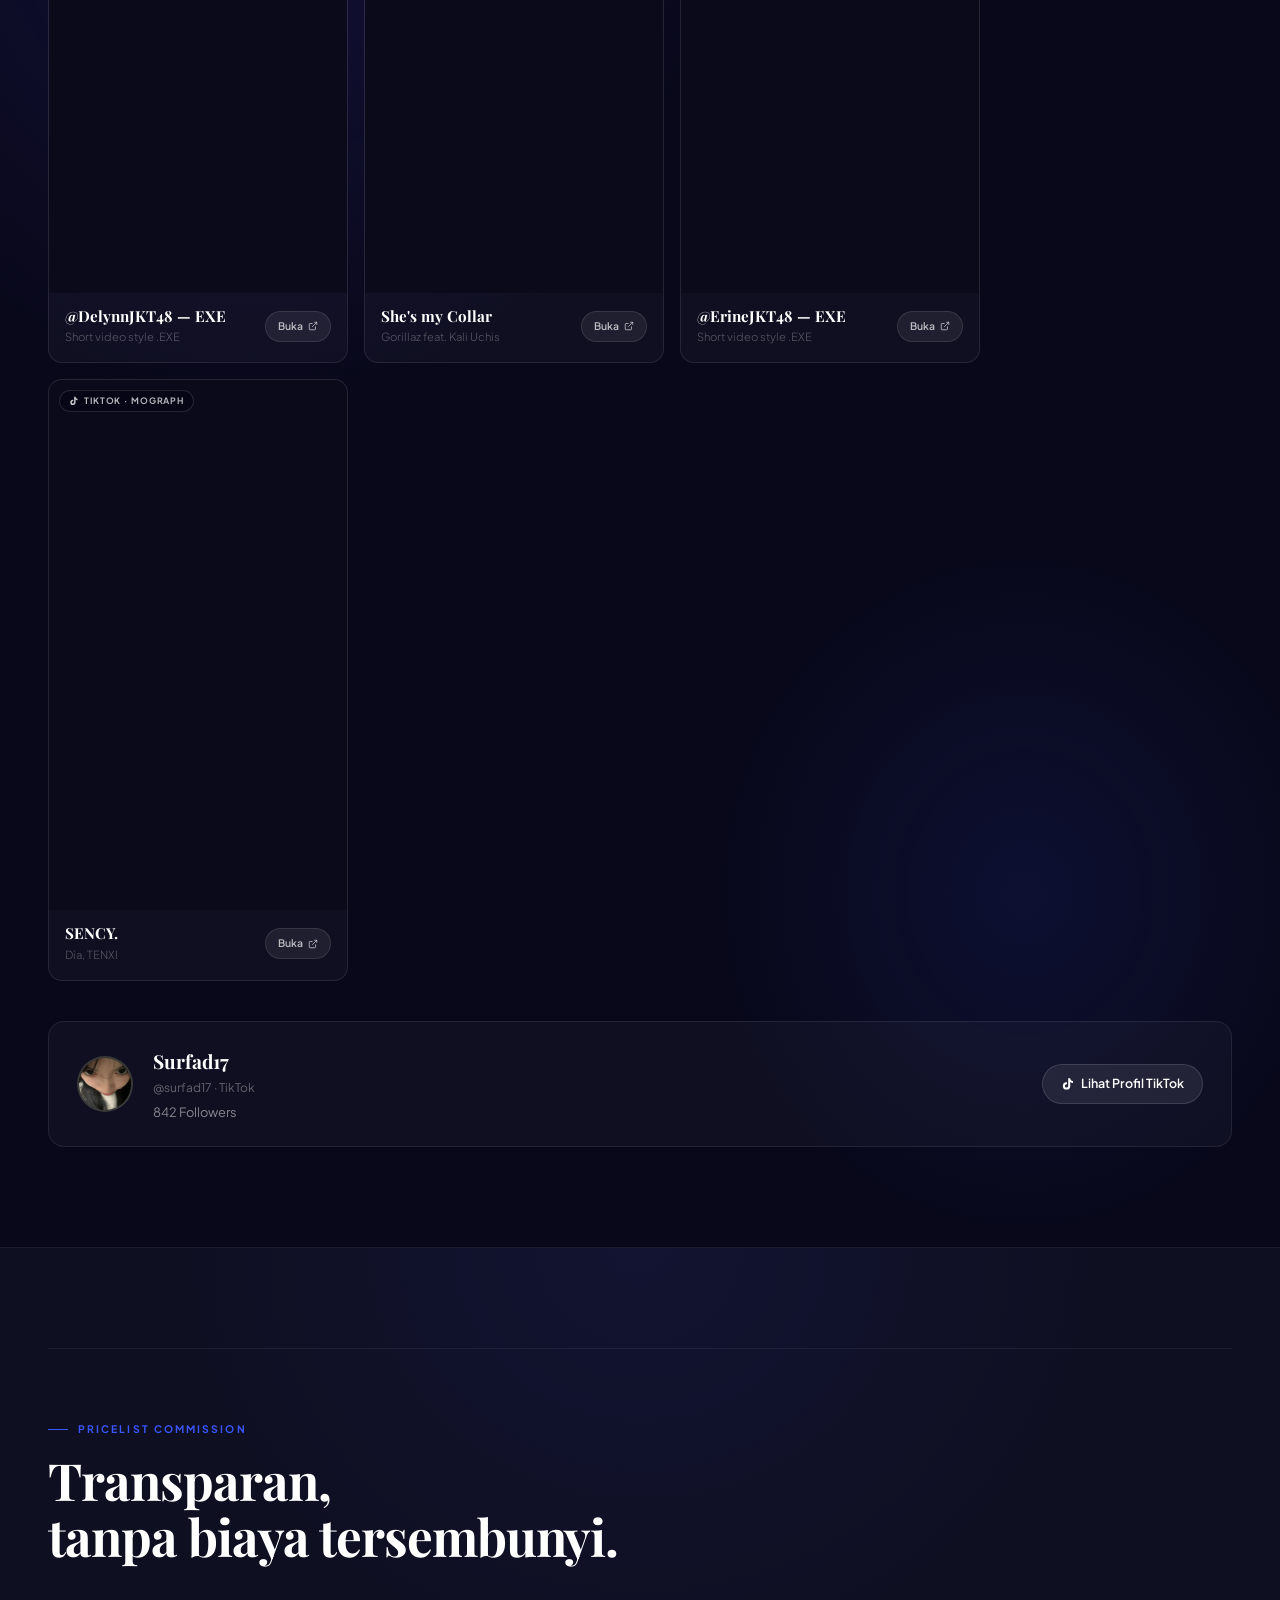
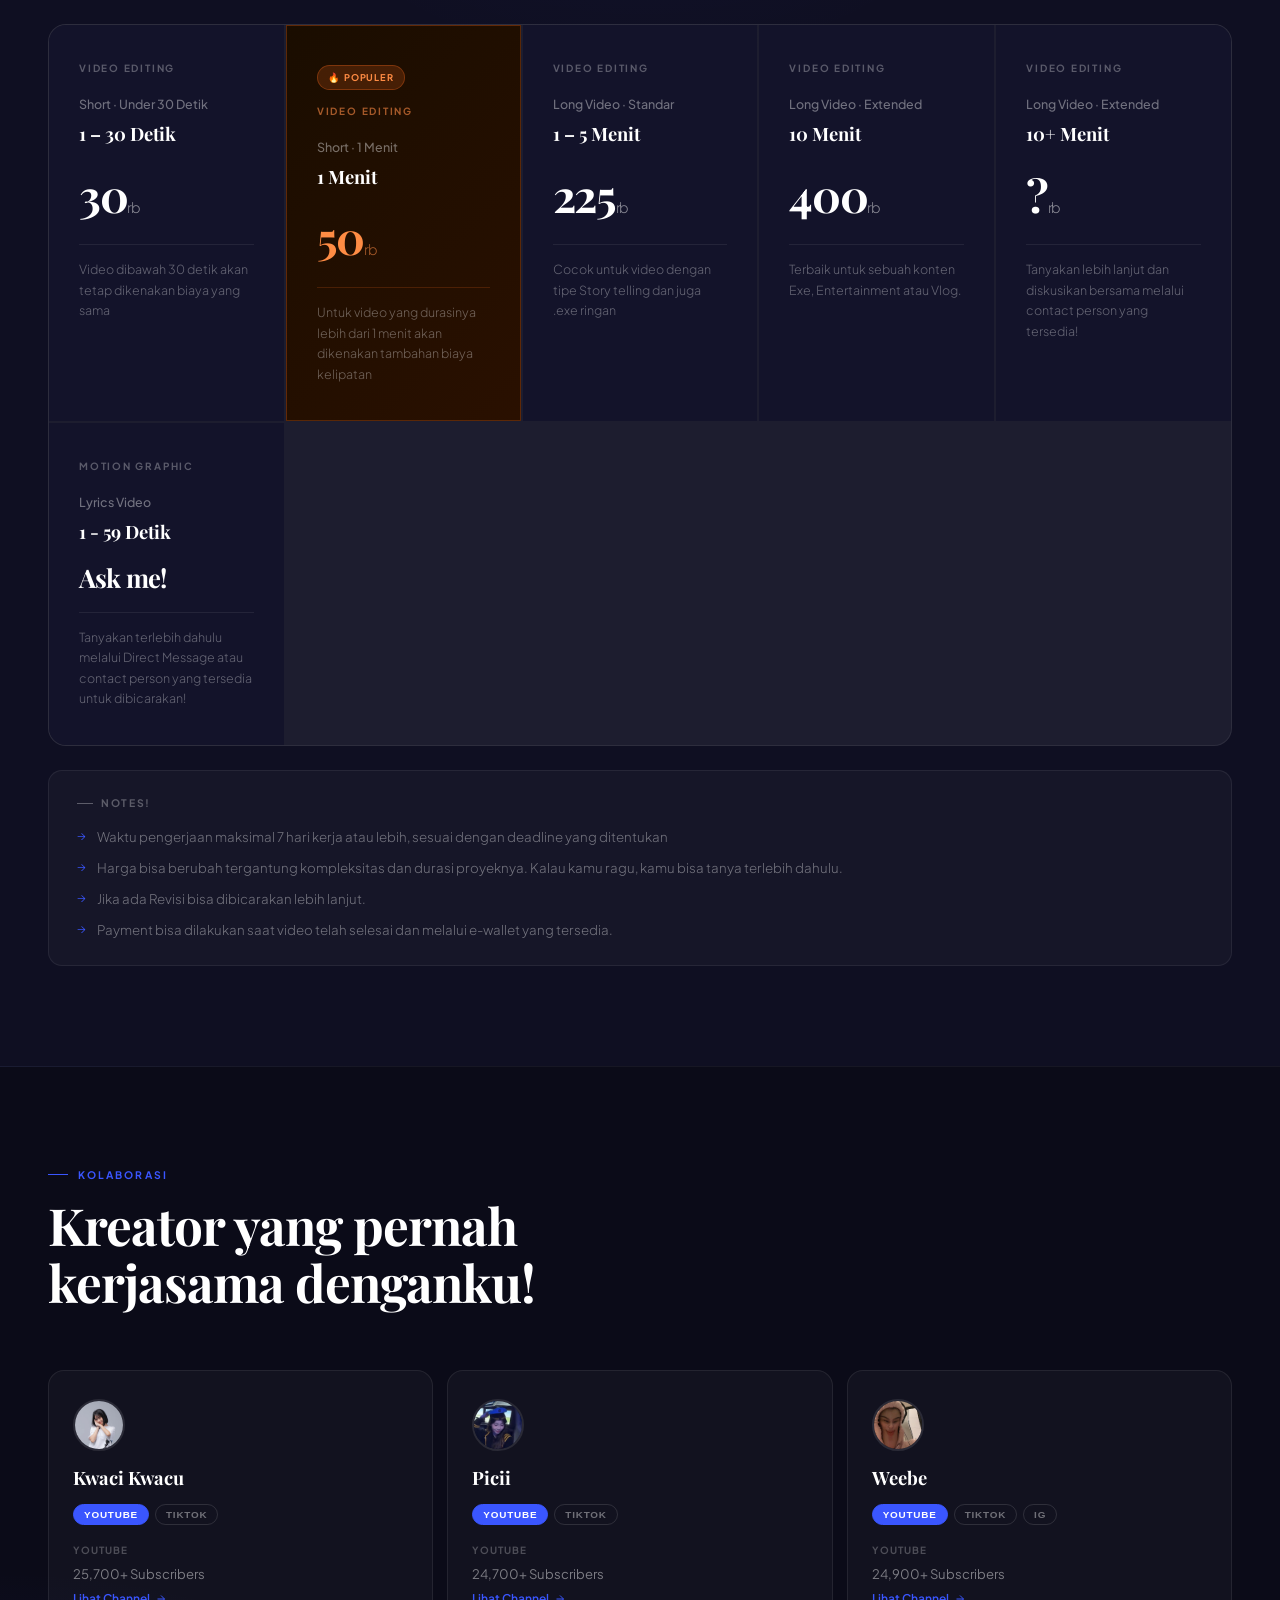
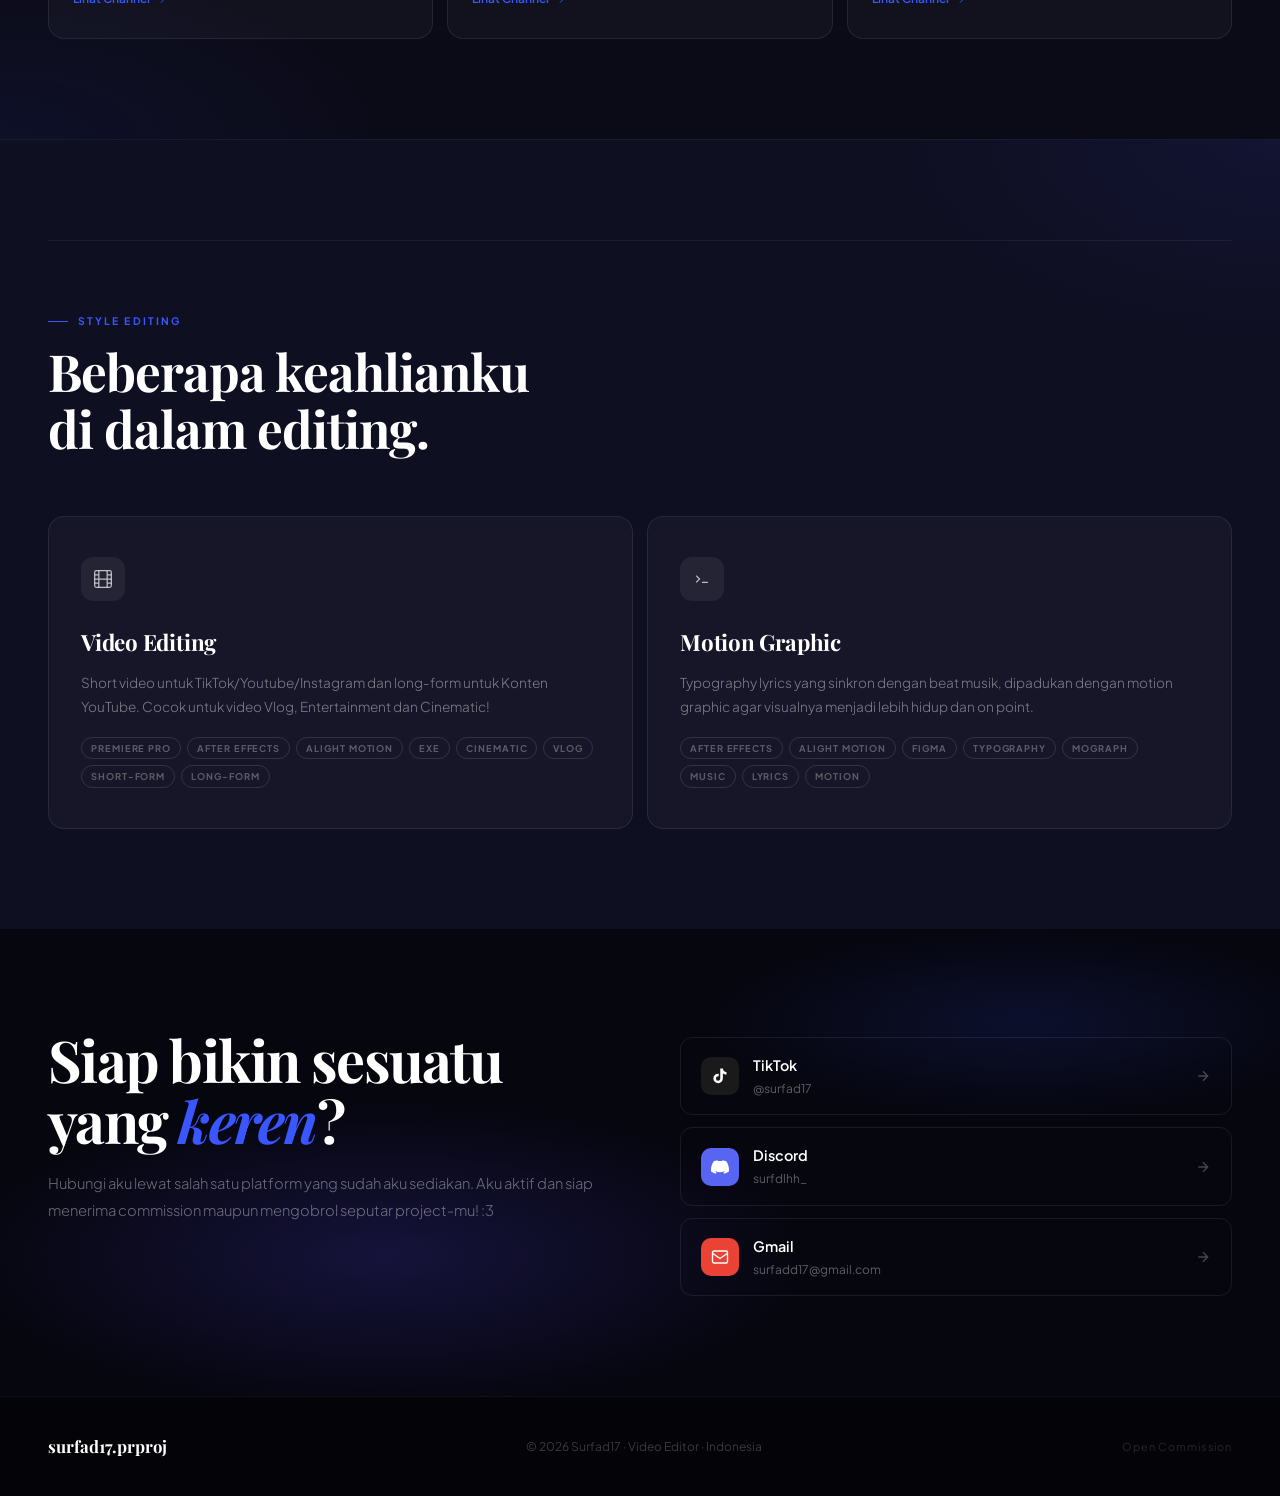
==== commit 886d4c19: "Update index.html" ====
--- a/index.html
+++ b/index.html
@@ -231,7 +231,8 @@
                     <svg width="18" height="18" viewBox="0 0 24 24" fill="#06060e"><polygon points="5,3 19,12 5,21"/></svg>
                 </div>
                 </div>
-    
+
+                <!--
                 <div class="work-item reveal reveal-delay-2" data-cat="video"
                     onclick="openModal('https://www.youtube.com/embed/88ykc4h3K7k?autoplay=1', 'Weebe', 'Exe · Short Video')">
                     <img class="work-thumb" src="https://i.ytimg.com/vi_webp/88ykc4h3K7k/maxresdefault.webp" alt="Weebe edit" loading="lazy" />
@@ -255,7 +256,8 @@
                         <svg width="18" height="18" viewBox="0 0 24 24" fill="#06060e"><polygon points="5,3 19,12 5,21"/></svg>
                     </div>
                 </div>
-    
+                -->
+                
                 <!-- <div class="work-item reveal reveal-delay-3" data-cat="video"
                     onclick="openModal('https://drive.google.com/file/d/GDRIVE_FILE_ID_1/preview', 'Judul Video', 'Exe · Short Video')">
                     <img class="work-thumb" src="https://drive.google.com/thumbnail?id=GDRIVE_FILE_ID_1&sz=w640" alt="Judul Video" loading="lazy"
